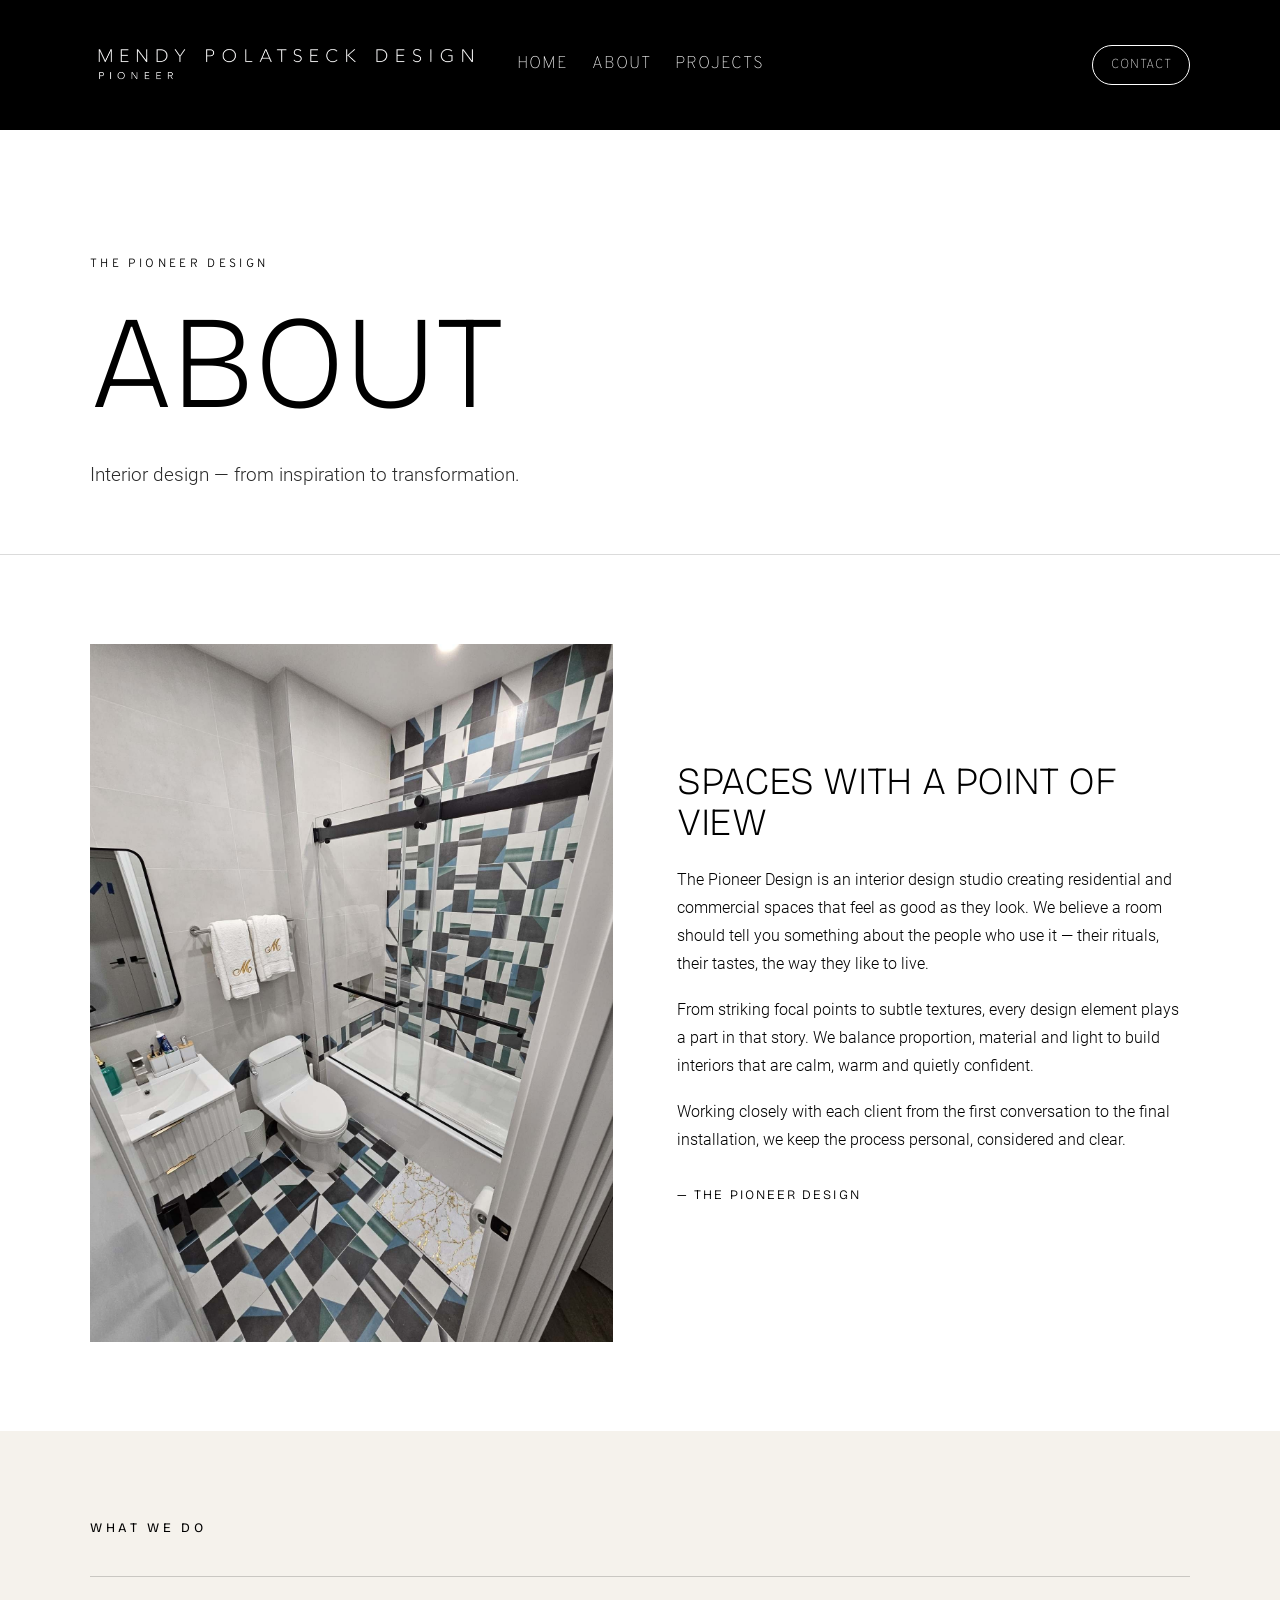
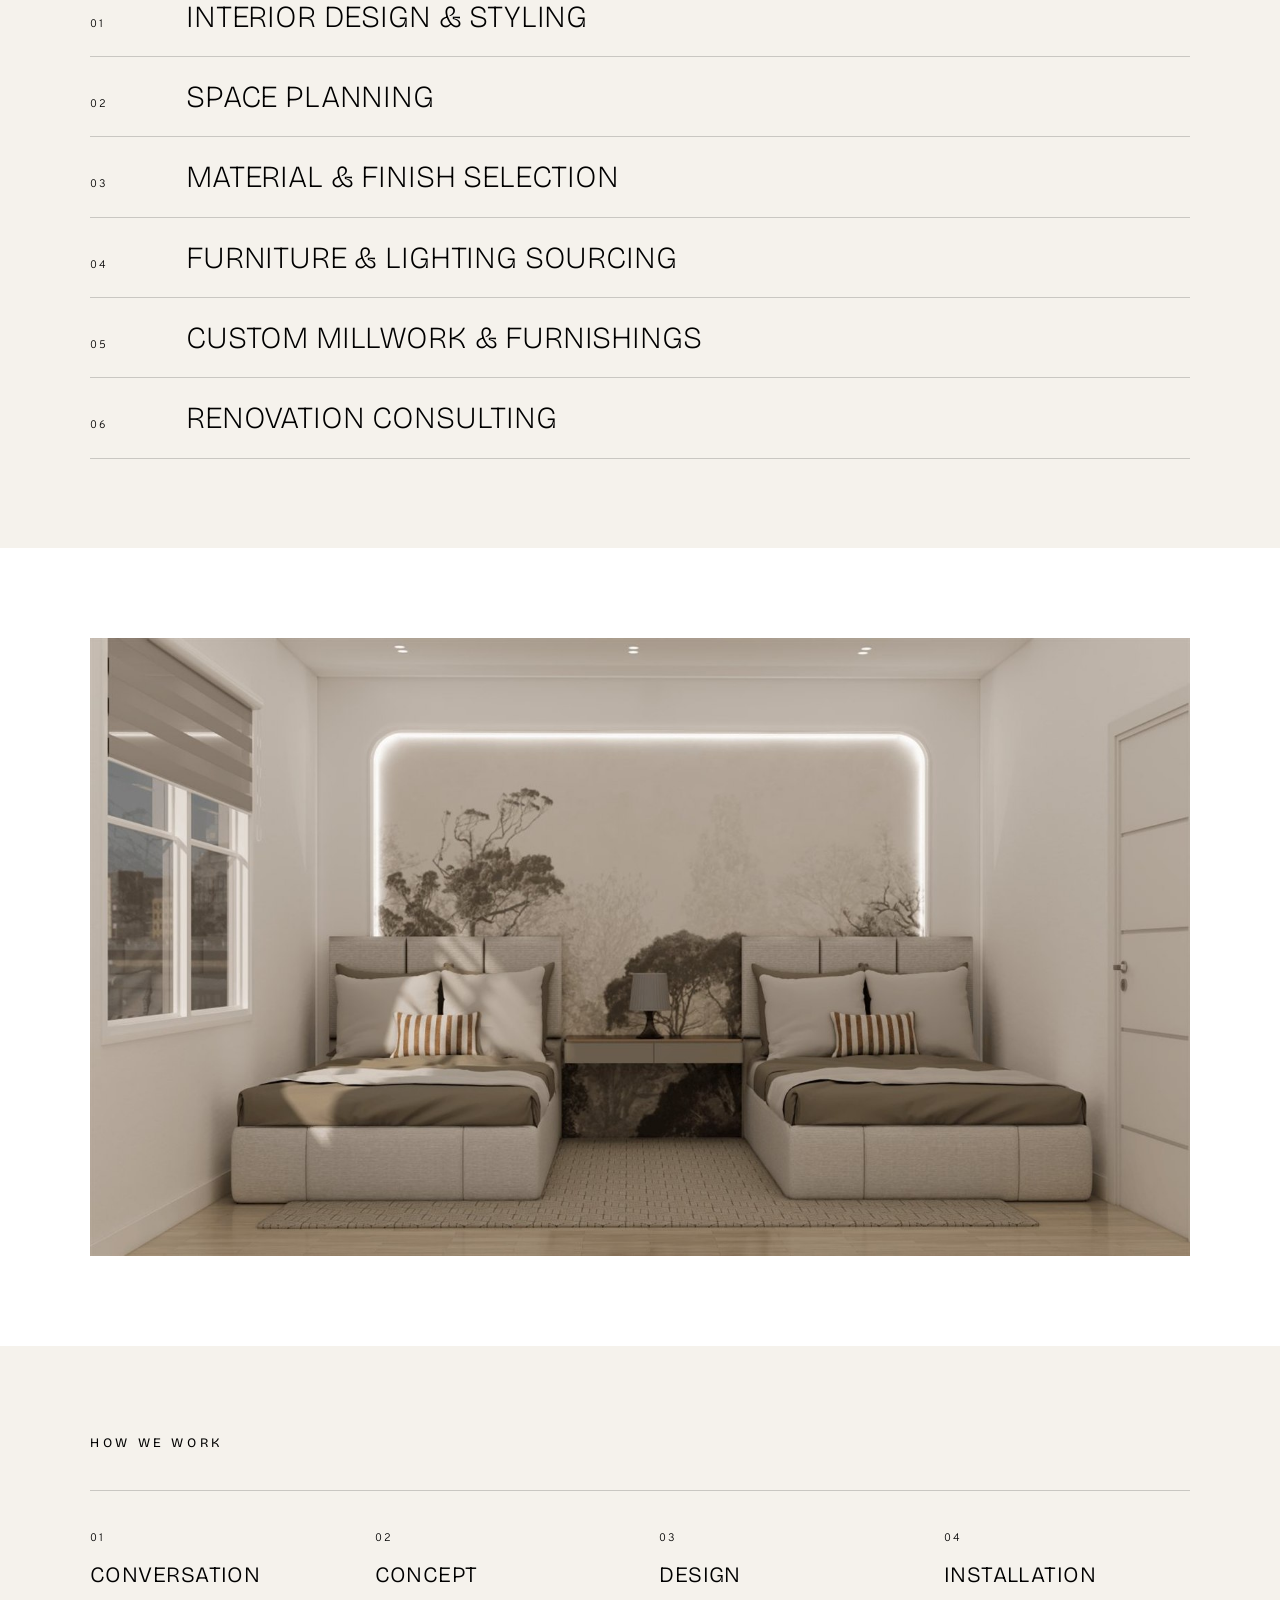
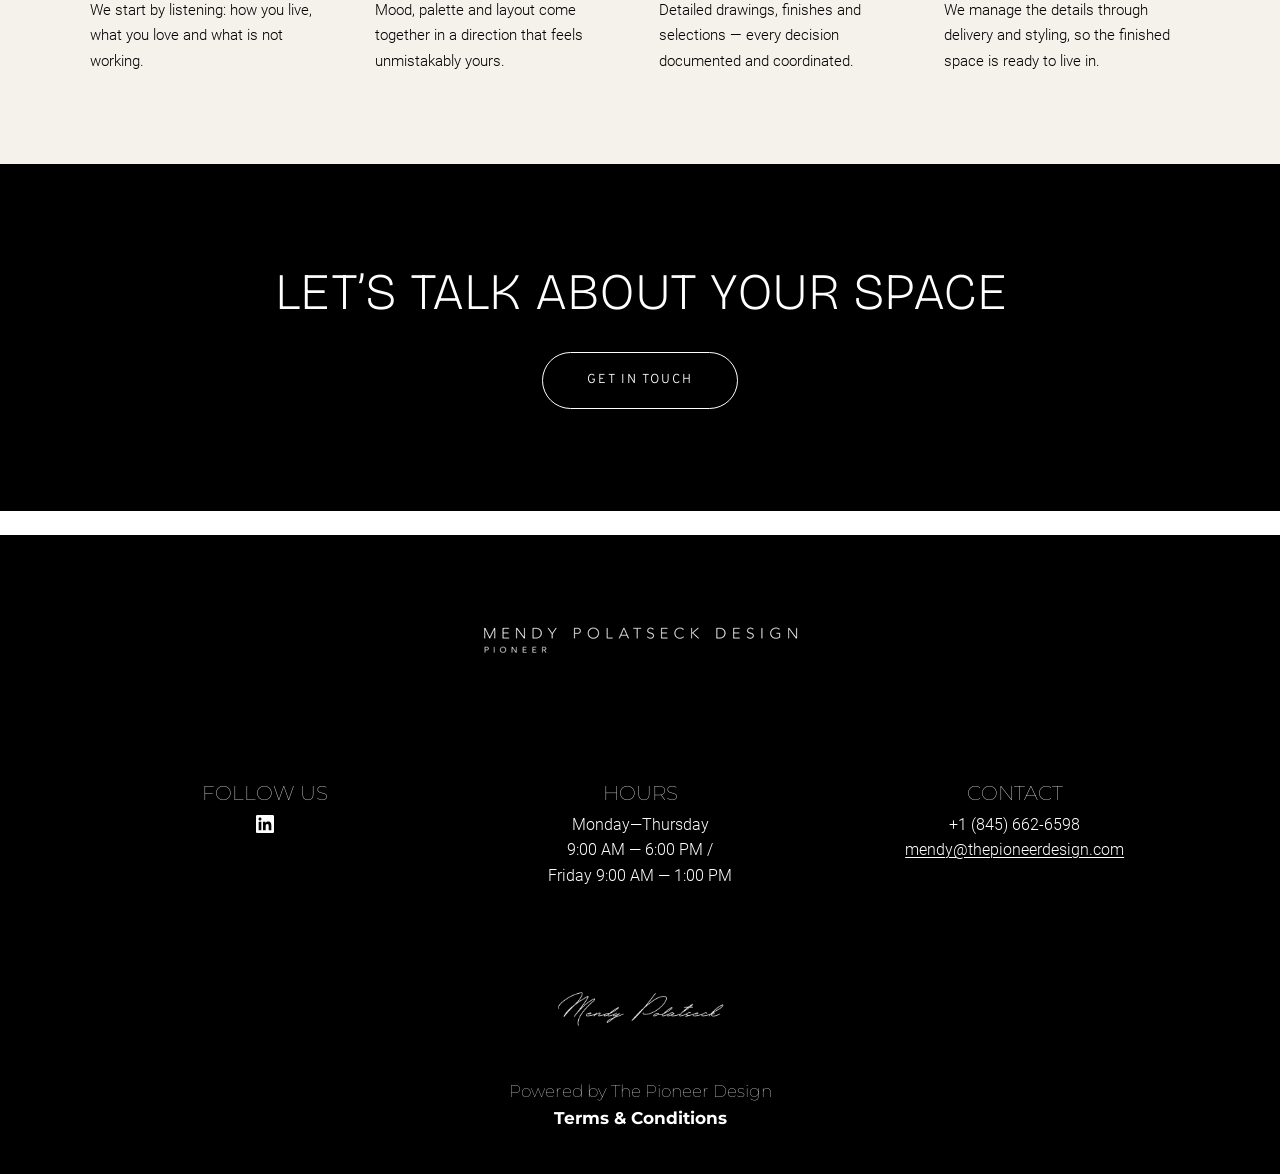
==== about.html @ a8aee8bf "The Pioneer Design website" ====
<!DOCTYPE html>
<html lang="en">
<head>
	<meta charset="UTF-8" />
	<meta name="viewport" content="width=device-width, initial-scale=1" />
<meta name='robots' content='max-image-preview:large' />

<!-- Async WordPress.com Remote Login -->

<title>ABOUT &#8211; Interior Design</title>





	
	<style id="wp-img-auto-sizes-contain-inline-css">
img:is([sizes=auto i],[sizes^="auto," i]){contain-intrinsic-size:3000px 1500px}
/*# sourceURL=wp-img-auto-sizes-contain-inline-css */
</style>
<style id="wp-block-site-logo-inline-css">
.wp-block-site-logo{box-sizing:border-box;line-height:0}.wp-block-site-logo a{display:inline-block;line-height:0}.wp-block-site-logo.is-default-size img{height:auto;width:120px}.wp-block-site-logo img{height:auto;max-width:100%}.wp-block-site-logo a,.wp-block-site-logo img{border-radius:inherit}.wp-block-site-logo.aligncenter{margin-left:auto;margin-right:auto;text-align:center}:root :where(.wp-block-site-logo.is-style-rounded){border-radius:9999px}
/*# sourceURL=/wp-content/plugins/gutenberg-core/v24.2.0/build/styles/block-library/site-logo/style.min.css */
</style>
<style id="wp-block-spacer-inline-css">
.wp-block-spacer{clear:both}
/*# sourceURL=/wp-content/plugins/gutenberg-core/v24.2.0/build/styles/block-library/spacer/style.min.css */
</style>
<style id="wp-block-navigation-link-inline-css">
.wp-block-navigation .wp-block-navigation-item__label{overflow-wrap:break-word}.wp-block-navigation .wp-block-navigation-item__description{display:none}.link-ui-tools{outline:1px solid #f0f0f0;padding:8px}.link-ui-block-inserter{padding-top:8px}.link-ui-block-inserter__back{margin-left:8px;text-transform:uppercase}
/*# sourceURL=/wp-content/plugins/gutenberg-core/v24.2.0/build/styles/block-library/navigation-link/style.min.css */
</style>
<link rel='stylesheet' id='all-css-8-1' href="assets/css/bc12b249a20d011b2ad8f33aab944054f724f6b4.css" type='text/css' media='all' />
<style id="wp-block-group-inline-css">
.wp-block-group{box-sizing:border-box}:where(.wp-block-group.wp-block-group-is-layout-constrained){position:relative}
/*# sourceURL=/wp-content/plugins/gutenberg-core/v24.2.0/build/styles/block-library/group/style.min.css */
</style>
<style id="wp-block-button-inline-css">
.wp-block-button__link{align-content:center;box-sizing:border-box;cursor:pointer;display:inline-block;height:100%;overflow-wrap:anywhere;text-align:center;word-break:normal}.wp-block-button__link.aligncenter{text-align:center}.wp-block-button__link.alignright{text-align:right}:where(.wp-block-button__link){border-radius:9999px;box-shadow:none;padding:calc(.667em + 2px) calc(1.333em + 2px);text-decoration:none}.wp-block-button[style*=text-decoration] .wp-block-button__link{text-decoration:inherit}.wp-block-buttons>.wp-block-button.has-custom-width{max-width:none}.wp-block-buttons>.wp-block-button.has-custom-width .wp-block-button__link{width:100%}.wp-block-buttons>.wp-block-button.has-custom-font-size .wp-block-button__link{font-size:inherit}.wp-block-buttons>.wp-block-button[class*=wp-block-button__width]{width:calc(var(--wp--block-button--width)*1% - var(--wp--style--block-gap, .5em)*(1 - var(--wp--block-button--width)/100))}.wp-block-buttons>.wp-block-button.wp-block-button__width-25{width:calc(25% - var(--wp--style--block-gap, .5em)*.75)}.wp-block-buttons>.wp-block-button.wp-block-button__width-50{width:calc(50% - var(--wp--style--block-gap, .5em)*.5)}.wp-block-buttons>.wp-block-button.wp-block-button__width-75{width:calc(75% - var(--wp--style--block-gap, .5em)*.25)}.wp-block-buttons>.wp-block-button.wp-block-button__width-100{flex-basis:100%;width:100%}.wp-block-buttons.is-vertical>.wp-block-button[class*=wp-block-button__width]{width:calc(var(--wp--block-button--width)*1%)}.wp-block-buttons.is-vertical>.wp-block-button.wp-block-button__width-25{width:25%}.wp-block-buttons.is-vertical>.wp-block-button.wp-block-button__width-50{width:50%}.wp-block-buttons.is-vertical>.wp-block-button.wp-block-button__width-75{width:75%}.wp-block-button.is-style-squared,.wp-block-button__link.wp-block-button.is-style-squared{border-radius:0}.wp-block-button.no-border-radius,.wp-block-button__link.no-border-radius{border-radius:0!important}:root :where(.wp-block-button .wp-block-button__link.is-style-outline),:root :where(.wp-block-button.is-style-outline>.wp-block-button__link){border:2px solid;padding:.667em 1.333em}:root :where(.wp-block-button .wp-block-button__link.is-style-outline:not(.has-text-color)),:root :where(.wp-block-button.is-style-outline>.wp-block-button__link:not(.has-text-color)){color:currentColor}:root :where(.wp-block-button .wp-block-button__link.is-style-outline:not(.has-background)),:root :where(.wp-block-button.is-style-outline>.wp-block-button__link:not(.has-background)){background-color:transparent;background-image:none}
/*# sourceURL=/wp-content/plugins/gutenberg-core/v24.2.0/build/styles/block-library/button/style.min.css */
</style>
<style id="wp-block-buttons-inline-css">
.wp-block-buttons{box-sizing:border-box}.wp-block-buttons.is-vertical{flex-direction:column}.wp-block-buttons.is-vertical>.wp-block-button:last-child{margin-bottom:0}.wp-block-buttons>.wp-block-button{display:inline-block;margin:0}.wp-block-buttons.is-content-justification-left{justify-content:flex-start}.wp-block-buttons.is-content-justification-left.is-vertical{align-items:flex-start}.wp-block-buttons.is-content-justification-center{justify-content:center}.wp-block-buttons.is-content-justification-center.is-vertical{align-items:center}.wp-block-buttons.is-content-justification-right{justify-content:flex-end}.wp-block-buttons.is-content-justification-right.is-vertical{align-items:flex-end}.wp-block-buttons.is-content-justification-space-between{justify-content:space-between}.wp-block-buttons.aligncenter{text-align:center}.wp-block-buttons:not(.is-content-justification-space-between,.is-content-justification-right,.is-content-justification-left,.is-content-justification-center) .wp-block-button.aligncenter{margin-left:auto;margin-right:auto;width:100%}.wp-block-buttons[style*=text-decoration] .wp-block-button,.wp-block-buttons[style*=text-decoration] .wp-block-button__link{text-decoration:inherit}.wp-block-buttons.has-custom-font-size .wp-block-button__link{font-size:inherit}.wp-block-buttons .wp-block-button__link{width:100%}.wp-block-button.aligncenter{text-align:center}
/*# sourceURL=/wp-content/plugins/gutenberg-core/v24.2.0/build/styles/block-library/buttons/style.min.css */
</style>
<style id="wp-block-image-inline-css">
.wp-block-image>a,.wp-block-image>figure>a{color:inherit;display:inline-block}.wp-block-image img{box-sizing:border-box;height:auto;max-width:100%;vertical-align:bottom}@media not (prefers-reduced-motion){.wp-block-image img.hide{visibility:hidden}.wp-block-image img.show{animation:show-content-image .4s}}.wp-block-image[style*=border-radius] img,.wp-block-image[style*=border-radius]>a{border-radius:inherit}.wp-block-image.has-custom-border img{box-sizing:border-box}.wp-block-image.aligncenter{text-align:center}.wp-block-image.alignfull>a,.wp-block-image.alignwide>a{width:100%}.wp-block-image.alignfull img,.wp-block-image.alignwide img{height:auto;width:100%}.wp-block-image .aligncenter,.wp-block-image .alignleft,.wp-block-image .alignright,.wp-block-image.aligncenter,.wp-block-image.alignleft,.wp-block-image.alignright{display:table}.wp-block-image .aligncenter>figcaption,.wp-block-image .alignleft>figcaption,.wp-block-image .alignright>figcaption,.wp-block-image.aligncenter>figcaption,.wp-block-image.alignleft>figcaption,.wp-block-image.alignright>figcaption{caption-side:bottom;display:table-caption}.wp-block-image .alignleft{float:left;margin:.5em 1em .5em 0}.wp-block-image .alignright{float:right;margin:.5em 0 .5em 1em}.wp-block-image .aligncenter{margin-left:auto;margin-right:auto}.wp-block-image :where(figcaption){margin-bottom:1em;margin-top:.5em}.wp-block-image.is-style-circle-mask img{border-radius:9999px}@supports (mask-image:none) or (-webkit-mask-image:none){.wp-block-image.is-style-circle-mask img{border-radius:0;mask-image:url("data:image/svg+xml;charset=utf-8,%3Csvg xmlns='http://www.w3.org/2000/svg' viewBox='0 0 100 100'%3E%3Ccircle cx='50' cy='50' r='50'/%3E%3C/svg%3E");mask-mode:alpha;mask-position:center;mask-repeat:no-repeat;mask-size:contain}}:root :where(.wp-block-image.is-style-rounded img,.wp-block-image .is-style-rounded img){border-radius:9999px}.wp-block-image figure{margin:0}.wp-lightbox-container{display:flex;flex-direction:column;position:relative}.wp-lightbox-container img{cursor:zoom-in}.wp-lightbox-container:has(img:hover) button{opacity:1}.wp-lightbox-container button{align-items:center;backdrop-filter:blur(16px) saturate(180%);background-color:rgba(90,90,90,.25);border:none;border-radius:4px;cursor:zoom-in;display:flex;height:20px;justify-content:center;opacity:0;padding:0;position:absolute;right:16px;text-align:center;top:16px;width:20px;z-index:100}@media not (prefers-reduced-motion){.wp-lightbox-container button{transition:opacity .2s ease}}.wp-lightbox-container button:focus-visible{outline:3px auto rgba(90,90,90,.25);outline:3px auto -webkit-focus-ring-color;outline-offset:3px}.wp-lightbox-container button:hover{cursor:pointer;opacity:1}.wp-lightbox-container button:focus{opacity:1}.wp-lightbox-container button:focus,.wp-lightbox-container button:hover,.wp-lightbox-container button:not(:hover):not(:active):not(.has-background){background-color:rgba(90,90,90,.25);border:none}.wp-lightbox-overlay{box-sizing:border-box;cursor:zoom-out;height:100vh;left:0;overflow:hidden;position:fixed;top:0;visibility:hidden;width:100%;z-index:100000}.wp-lightbox-overlay .wp-lightbox-close-button{align-items:center;cursor:pointer;display:flex;font-family:inherit;gap:8px;justify-content:center;line-height:1;min-height:40px;min-width:40px;padding:0 4px;position:absolute;right:calc(env(safe-area-inset-right) + 16px);top:calc(env(safe-area-inset-top) + 16px);z-index:5000000}.wp-lightbox-overlay .wp-lightbox-close-button:focus,.wp-lightbox-overlay .wp-lightbox-close-button:hover,.wp-lightbox-overlay .wp-lightbox-close-button:not(:hover):not(:active):not(.has-background){background:none;border:none}.wp-lightbox-overlay .wp-lightbox-close-button:has(.wp-lightbox-close-text:not([hidden])) .wp-lightbox-close-icon svg{height:1em;width:1em}.wp-lightbox-overlay .wp-lightbox-close-icon svg{display:block}.wp-lightbox-overlay .wp-lightbox-navigation-button-next,.wp-lightbox-overlay .wp-lightbox-navigation-button-prev{align-items:center;bottom:16px;cursor:pointer;display:flex;font-family:inherit;gap:4px;justify-content:center;line-height:1;min-height:40px;min-width:40px;padding:0 8px;position:absolute;z-index:2000002}.wp-lightbox-overlay .wp-lightbox-navigation-button-next[hidden],.wp-lightbox-overlay .wp-lightbox-navigation-button-prev[hidden]{display:none}@media (min-width:960px){.wp-lightbox-overlay .wp-lightbox-navigation-button-next,.wp-lightbox-overlay .wp-lightbox-navigation-button-prev{bottom:50%;transform:translateY(-50%)}}.wp-lightbox-overlay .wp-lightbox-navigation-button-next:focus,.wp-lightbox-overlay .wp-lightbox-navigation-button-next:hover,.wp-lightbox-overlay .wp-lightbox-navigation-button-next:not(:hover):not(:active):not(.has-background),.wp-lightbox-overlay .wp-lightbox-navigation-button-prev:focus,.wp-lightbox-overlay .wp-lightbox-navigation-button-prev:hover,.wp-lightbox-overlay .wp-lightbox-navigation-button-prev:not(:hover):not(:active):not(.has-background){background:none;border:none;padding:0 8px}.wp-lightbox-overlay .wp-lightbox-navigation-button-next:has(.wp-lightbox-navigation-text:not([hidden])) .wp-lightbox-navigation-icon svg,.wp-lightbox-overlay .wp-lightbox-navigation-button-prev:has(.wp-lightbox-navigation-text:not([hidden])) .wp-lightbox-navigation-icon svg{display:block;height:1.5em;width:1.5em}.wp-lightbox-overlay .wp-lightbox-navigation-button-prev{left:calc(env(safe-area-inset-left) + 16px)}.wp-lightbox-overlay .wp-lightbox-navigation-button-next{right:calc(env(safe-area-inset-right) + 16px)}.wp-lightbox-overlay .wp-lightbox-navigation-icon svg{vertical-align:middle}.wp-lightbox-overlay .lightbox-image-container{cursor:default;height:var(--wp--lightbox-container-height);left:50%;overflow:hidden;position:absolute;top:50%;transform:translate(-50%,-50%);transform-origin:top left;width:var(--wp--lightbox-container-width);z-index:2000001}.wp-lightbox-overlay .wp-block-image{align-items:center;box-sizing:border-box;display:flex;height:100%;justify-content:center;margin:0;position:relative;transform-origin:0 0;width:100%;z-index:3000000}.wp-lightbox-overlay .wp-block-image img{height:var(--wp--lightbox-image-height);min-height:var(--wp--lightbox-image-height);min-width:var(--wp--lightbox-image-width);width:var(--wp--lightbox-image-width)}.wp-lightbox-overlay .wp-block-image figcaption{display:none}.wp-lightbox-overlay .lightbox-thumbnail-container{--wp--lightbox-image-width:var(--wp--lightbox-thumbnail-width);--wp--lightbox-image-height:var(--wp--lightbox-thumbnail-height)}.wp-lightbox-overlay button{background:none;border:none}.wp-lightbox-overlay .scrim{background-color:#fff;height:100%;opacity:.9;position:absolute;width:100%;z-index:2000000}.wp-lightbox-overlay.active{visibility:visible}@media not (prefers-reduced-motion){.wp-lightbox-overlay.active{animation:turn-on-visibility .25s both}.wp-lightbox-overlay.active img{animation:turn-on-visibility .35s both}.wp-lightbox-overlay.show-closing-animation:not(.active){animation:turn-off-visibility .35s both}.wp-lightbox-overlay.show-closing-animation:not(.active) img{animation:turn-off-visibility .25s both}.wp-lightbox-overlay.zoom.active{animation:none;opacity:1;visibility:visible}.wp-lightbox-overlay.zoom.active .lightbox-image-container{animation:lightbox-zoom-in .4s}.wp-lightbox-overlay.zoom.active .lightbox-image-container img{animation:none}.wp-lightbox-overlay.zoom.active .scrim{animation:turn-on-visibility .4s forwards}.wp-lightbox-overlay.zoom.show-closing-animation:not(.active){animation:none}.wp-lightbox-overlay.zoom.show-closing-animation:not(.active) .lightbox-image-container{animation:lightbox-zoom-out .4s}.wp-lightbox-overlay.zoom.show-closing-animation:not(.active) .lightbox-image-container img{animation:none}.wp-lightbox-overlay.zoom.show-closing-animation:not(.active) .scrim{animation:turn-off-visibility .4s forwards}}@keyframes show-content-image{0%{visibility:hidden}99%{visibility:hidden}to{visibility:visible}}@keyframes turn-on-visibility{0%{opacity:0}to{opacity:1}}@keyframes turn-off-visibility{0%{opacity:1;visibility:visible}99%{opacity:0;visibility:visible}to{opacity:0;visibility:hidden}}@keyframes lightbox-zoom-in{0%{clip-path:var(--wp--lightbox-initial-clip);transform:translate(calc((-100vw + var(--wp--lightbox-scrollbar-width))/2 + var(--wp--lightbox-initial-left-position)),calc(-50vh + var(--wp--lightbox-initial-top-position))) scale(var(--wp--lightbox-scale))}to{clip-path:inset(0);transform:translate(-50%,-50%) scale(1)}}@keyframes lightbox-zoom-out{0%{clip-path:inset(0);transform:translate(-50%,-50%) scale(1);visibility:visible}99%{visibility:visible}to{clip-path:var(--wp--lightbox-initial-clip);transform:translate(calc((-100vw + var(--wp--lightbox-scrollbar-width))/2 + var(--wp--lightbox-initial-left-position)),calc(-50vh + var(--wp--lightbox-initial-top-position))) scale(var(--wp--lightbox-scale));visibility:hidden}}
/*# sourceURL=/wp-content/plugins/gutenberg-core/v24.2.0/build/styles/block-library/image/style.min.css */
</style>
<style id="wp-block-heading-inline-css">
h1:where(.wp-block-heading).has-background,h2:where(.wp-block-heading).has-background,h3:where(.wp-block-heading).has-background,h4:where(.wp-block-heading).has-background,h5:where(.wp-block-heading).has-background,h6:where(.wp-block-heading).has-background{padding:var(--wp--style--block-background-padding,1.25em 2.375em)}h1.has-text-align-left[style*=writing-mode]:where([style*=vertical-lr]),h1.has-text-align-right[style*=writing-mode]:where([style*=vertical-rl]),h2.has-text-align-left[style*=writing-mode]:where([style*=vertical-lr]),h2.has-text-align-right[style*=writing-mode]:where([style*=vertical-rl]),h3.has-text-align-left[style*=writing-mode]:where([style*=vertical-lr]),h3.has-text-align-right[style*=writing-mode]:where([style*=vertical-rl]),h4.has-text-align-left[style*=writing-mode]:where([style*=vertical-lr]),h4.has-text-align-right[style*=writing-mode]:where([style*=vertical-rl]),h5.has-text-align-left[style*=writing-mode]:where([style*=vertical-lr]),h5.has-text-align-right[style*=writing-mode]:where([style*=vertical-rl]),h6.has-text-align-left[style*=writing-mode]:where([style*=vertical-lr]),h6.has-text-align-right[style*=writing-mode]:where([style*=vertical-rl]){rotate:180deg}
/*# sourceURL=/wp-content/plugins/gutenberg-core/v24.2.0/build/styles/block-library/heading/style.min.css */
</style>
<style id="wp-block-paragraph-inline-css">
.is-small-text{font-size:.875em}.is-regular-text{font-size:1em}.is-large-text{font-size:2.25em}.is-larger-text{font-size:3em}.has-drop-cap:not(:focus):first-letter{float:left;font-size:8.4em;font-style:normal;font-weight:100;line-height:.68;margin:.05em .1em 0 0;text-transform:uppercase}body.rtl .has-drop-cap:not(:focus):first-letter{float:none;margin-left:.1em}p.has-drop-cap.has-background{overflow:hidden}:root :where(p.has-background){padding:var(--wp--style--block-background-padding,1.25em 2.375em)}:where(p.has-text-color:not(.has-link-color)) a{color:inherit}p.has-text-align-left[style*="writing-mode:vertical-lr"],p.has-text-align-right[style*="writing-mode:vertical-rl"]{rotate:180deg}
/*# sourceURL=/wp-content/plugins/gutenberg-core/v24.2.0/build/styles/block-library/paragraph/style.min.css */
</style>
<style id="jetpack-block-tiled-gallery-inline-css">
:is(.wp-block-jetpack-tiled-gallery .is-style-circle,.wp-block-jetpack-tiled-gallery.is-style-circle) .tiled-gallery__item img{border-radius:50%}:is(.wp-block-jetpack-tiled-gallery .is-style-circle,.wp-block-jetpack-tiled-gallery .is-style-square,.wp-block-jetpack-tiled-gallery.is-style-circle,.wp-block-jetpack-tiled-gallery.is-style-square) .tiled-gallery__row{flex-grow:1;width:100%}:is(.wp-block-jetpack-tiled-gallery .is-style-circle,.wp-block-jetpack-tiled-gallery .is-style-square,.wp-block-jetpack-tiled-gallery.is-style-circle,.wp-block-jetpack-tiled-gallery.is-style-square) .tiled-gallery__row.columns-1 .tiled-gallery__col{width:100%}:is(.wp-block-jetpack-tiled-gallery .is-style-circle,.wp-block-jetpack-tiled-gallery .is-style-square,.wp-block-jetpack-tiled-gallery.is-style-circle,.wp-block-jetpack-tiled-gallery.is-style-square) .tiled-gallery__row.columns-2 .tiled-gallery__col{width:calc(50% - 2px)}:is(.wp-block-jetpack-tiled-gallery .is-style-circle,.wp-block-jetpack-tiled-gallery .is-style-square,.wp-block-jetpack-tiled-gallery.is-style-circle,.wp-block-jetpack-tiled-gallery.is-style-square) .tiled-gallery__row.columns-3 .tiled-gallery__col{width:calc(33.33333% - 2.66667px)}:is(.wp-block-jetpack-tiled-gallery .is-style-circle,.wp-block-jetpack-tiled-gallery .is-style-square,.wp-block-jetpack-tiled-gallery.is-style-circle,.wp-block-jetpack-tiled-gallery.is-style-square) .tiled-gallery__row.columns-4 .tiled-gallery__col{width:calc(25% - 3px)}:is(.wp-block-jetpack-tiled-gallery .is-style-circle,.wp-block-jetpack-tiled-gallery .is-style-square,.wp-block-jetpack-tiled-gallery.is-style-circle,.wp-block-jetpack-tiled-gallery.is-style-square) .tiled-gallery__row.columns-5 .tiled-gallery__col{width:calc(20% - 3.2px)}:is(.wp-block-jetpack-tiled-gallery .is-style-circle,.wp-block-jetpack-tiled-gallery .is-style-square,.wp-block-jetpack-tiled-gallery.is-style-circle,.wp-block-jetpack-tiled-gallery.is-style-square) .tiled-gallery__row.columns-6 .tiled-gallery__col{width:calc(16.66667% - 3.33333px)}:is(.wp-block-jetpack-tiled-gallery .is-style-circle,.wp-block-jetpack-tiled-gallery .is-style-square,.wp-block-jetpack-tiled-gallery.is-style-circle,.wp-block-jetpack-tiled-gallery.is-style-square) .tiled-gallery__row.columns-7 .tiled-gallery__col{width:calc(14.28571% - 3.42857px)}:is(.wp-block-jetpack-tiled-gallery .is-style-circle,.wp-block-jetpack-tiled-gallery .is-style-square,.wp-block-jetpack-tiled-gallery.is-style-circle,.wp-block-jetpack-tiled-gallery.is-style-square) .tiled-gallery__row.columns-8 .tiled-gallery__col{width:calc(12.5% - 3.5px)}:is(.wp-block-jetpack-tiled-gallery .is-style-circle,.wp-block-jetpack-tiled-gallery .is-style-square,.wp-block-jetpack-tiled-gallery.is-style-circle,.wp-block-jetpack-tiled-gallery.is-style-square) .tiled-gallery__row.columns-9 .tiled-gallery__col{width:calc(11.11111% - 3.55556px)}:is(.wp-block-jetpack-tiled-gallery .is-style-circle,.wp-block-jetpack-tiled-gallery .is-style-square,.wp-block-jetpack-tiled-gallery.is-style-circle,.wp-block-jetpack-tiled-gallery.is-style-square) .tiled-gallery__row.columns-10 .tiled-gallery__col{width:calc(10% - 3.6px)}:is(.wp-block-jetpack-tiled-gallery .is-style-circle,.wp-block-jetpack-tiled-gallery .is-style-square,.wp-block-jetpack-tiled-gallery.is-style-circle,.wp-block-jetpack-tiled-gallery.is-style-square) .tiled-gallery__row.columns-11 .tiled-gallery__col{width:calc(9.09091% - 3.63636px)}:is(.wp-block-jetpack-tiled-gallery .is-style-circle,.wp-block-jetpack-tiled-gallery .is-style-square,.wp-block-jetpack-tiled-gallery.is-style-circle,.wp-block-jetpack-tiled-gallery.is-style-square) .tiled-gallery__row.columns-12 .tiled-gallery__col{width:calc(8.33333% - 3.66667px)}:is(.wp-block-jetpack-tiled-gallery .is-style-circle,.wp-block-jetpack-tiled-gallery .is-style-square,.wp-block-jetpack-tiled-gallery.is-style-circle,.wp-block-jetpack-tiled-gallery.is-style-square) .tiled-gallery__row.columns-13 .tiled-gallery__col{width:calc(7.69231% - 3.69231px)}:is(.wp-block-jetpack-tiled-gallery .is-style-circle,.wp-block-jetpack-tiled-gallery .is-style-square,.wp-block-jetpack-tiled-gallery.is-style-circle,.wp-block-jetpack-tiled-gallery.is-style-square) .tiled-gallery__row.columns-14 .tiled-gallery__col{width:calc(7.14286% - 3.71429px)}:is(.wp-block-jetpack-tiled-gallery .is-style-circle,.wp-block-jetpack-tiled-gallery .is-style-square,.wp-block-jetpack-tiled-gallery.is-style-circle,.wp-block-jetpack-tiled-gallery.is-style-square) .tiled-gallery__row.columns-15 .tiled-gallery__col{width:calc(6.66667% - 3.73333px)}:is(.wp-block-jetpack-tiled-gallery .is-style-circle,.wp-block-jetpack-tiled-gallery .is-style-square,.wp-block-jetpack-tiled-gallery.is-style-circle,.wp-block-jetpack-tiled-gallery.is-style-square) .tiled-gallery__row.columns-16 .tiled-gallery__col{width:calc(6.25% - 3.75px)}:is(.wp-block-jetpack-tiled-gallery .is-style-circle,.wp-block-jetpack-tiled-gallery .is-style-square,.wp-block-jetpack-tiled-gallery.is-style-circle,.wp-block-jetpack-tiled-gallery.is-style-square) .tiled-gallery__row.columns-17 .tiled-gallery__col{width:calc(5.88235% - 3.76471px)}:is(.wp-block-jetpack-tiled-gallery .is-style-circle,.wp-block-jetpack-tiled-gallery .is-style-square,.wp-block-jetpack-tiled-gallery.is-style-circle,.wp-block-jetpack-tiled-gallery.is-style-square) .tiled-gallery__row.columns-18 .tiled-gallery__col{width:calc(5.55556% - 3.77778px)}:is(.wp-block-jetpack-tiled-gallery .is-style-circle,.wp-block-jetpack-tiled-gallery .is-style-square,.wp-block-jetpack-tiled-gallery.is-style-circle,.wp-block-jetpack-tiled-gallery.is-style-square) .tiled-gallery__row.columns-19 .tiled-gallery__col{width:calc(5.26316% - 3.78947px)}:is(.wp-block-jetpack-tiled-gallery .is-style-circle,.wp-block-jetpack-tiled-gallery .is-style-square,.wp-block-jetpack-tiled-gallery.is-style-circle,.wp-block-jetpack-tiled-gallery.is-style-square) .tiled-gallery__row.columns-20 .tiled-gallery__col{width:calc(5% - 3.8px)}:is(.wp-block-jetpack-tiled-gallery .is-style-circle,.wp-block-jetpack-tiled-gallery .is-style-square,.wp-block-jetpack-tiled-gallery.is-style-circle,.wp-block-jetpack-tiled-gallery.is-style-square) .tiled-gallery__item img{aspect-ratio:1}:is(.wp-block-jetpack-tiled-gallery .is-style-columns,.wp-block-jetpack-tiled-gallery .is-style-rectangular,.wp-block-jetpack-tiled-gallery.is-style-columns,.wp-block-jetpack-tiled-gallery.is-style-rectangular) .tiled-gallery__item{display:flex}.wp-block-jetpack-tiled-gallery .has-rounded-corners-1 .tiled-gallery__item img{border-radius:1px}.wp-block-jetpack-tiled-gallery .has-rounded-corners-2 .tiled-gallery__item img{border-radius:2px}.wp-block-jetpack-tiled-gallery .has-rounded-corners-3 .tiled-gallery__item img{border-radius:3px}.wp-block-jetpack-tiled-gallery .has-rounded-corners-4 .tiled-gallery__item img{border-radius:4px}.wp-block-jetpack-tiled-gallery .has-rounded-corners-5 .tiled-gallery__item img{border-radius:5px}.wp-block-jetpack-tiled-gallery .has-rounded-corners-6 .tiled-gallery__item img{border-radius:6px}.wp-block-jetpack-tiled-gallery .has-rounded-corners-7 .tiled-gallery__item img{border-radius:7px}.wp-block-jetpack-tiled-gallery .has-rounded-corners-8 .tiled-gallery__item img{border-radius:8px}.wp-block-jetpack-tiled-gallery .has-rounded-corners-9 .tiled-gallery__item img{border-radius:9px}.wp-block-jetpack-tiled-gallery .has-rounded-corners-10 .tiled-gallery__item img{border-radius:10px}.wp-block-jetpack-tiled-gallery .has-rounded-corners-11 .tiled-gallery__item img{border-radius:11px}.wp-block-jetpack-tiled-gallery .has-rounded-corners-12 .tiled-gallery__item img{border-radius:12px}.wp-block-jetpack-tiled-gallery .has-rounded-corners-13 .tiled-gallery__item img{border-radius:13px}.wp-block-jetpack-tiled-gallery .has-rounded-corners-14 .tiled-gallery__item img{border-radius:14px}.wp-block-jetpack-tiled-gallery .has-rounded-corners-15 .tiled-gallery__item img{border-radius:15px}.wp-block-jetpack-tiled-gallery .has-rounded-corners-16 .tiled-gallery__item img{border-radius:16px}.wp-block-jetpack-tiled-gallery .has-rounded-corners-17 .tiled-gallery__item img{border-radius:17px}.wp-block-jetpack-tiled-gallery .has-rounded-corners-18 .tiled-gallery__item img{border-radius:18px}.wp-block-jetpack-tiled-gallery .has-rounded-corners-19 .tiled-gallery__item img{border-radius:19px}.wp-block-jetpack-tiled-gallery .has-rounded-corners-20 .tiled-gallery__item img{border-radius:20px}.tiled-gallery__gallery{display:flex;flex-wrap:wrap;padding:0;width:100%}.tiled-gallery__row{display:flex;flex-direction:row;justify-content:center;margin:0;width:100%}.tiled-gallery__row+.tiled-gallery__row{margin-top:4px}.tiled-gallery__col{display:flex;flex-direction:column;justify-content:center;margin:0}.tiled-gallery__col+.tiled-gallery__col{margin-inline-start:4px}.tiled-gallery__item{flex-grow:1;justify-content:center;margin:0;overflow:hidden;padding:0;position:relative}.tiled-gallery__item.filter__black-and-white{filter:grayscale(100%)}.tiled-gallery__item.filter__sepia{filter:sepia(100%)}.tiled-gallery__item.filter__1977{position:relative}.tiled-gallery__item.filter__1977 img{width:100%;z-index:1}.tiled-gallery__item.filter__1977:before{z-index:2}.tiled-gallery__item.filter__1977:after,.tiled-gallery__item.filter__1977:before{content:"";display:block;height:100%;left:0;pointer-events:none;position:absolute;top:0;width:100%}.tiled-gallery__item.filter__1977:after{z-index:3}.tiled-gallery__item.filter__1977{filter:contrast(1.1) brightness(1.1) saturate(1.3)}.tiled-gallery__item.filter__1977:after{background:#f36abc4d;mix-blend-mode:screen}.tiled-gallery__item.filter__clarendon{position:relative}.tiled-gallery__item.filter__clarendon img{width:100%;z-index:1}.tiled-gallery__item.filter__clarendon:before{z-index:2}.tiled-gallery__item.filter__clarendon:after,.tiled-gallery__item.filter__clarendon:before{content:"";display:block;height:100%;left:0;pointer-events:none;position:absolute;top:0;width:100%}.tiled-gallery__item.filter__clarendon:after{z-index:3}.tiled-gallery__item.filter__clarendon{filter:contrast(1.2) saturate(1.35)}.tiled-gallery__item.filter__clarendon:before{background:#7fbbe333;mix-blend-mode:overlay}.tiled-gallery__item.filter__gingham{position:relative}.tiled-gallery__item.filter__gingham img{width:100%;z-index:1}.tiled-gallery__item.filter__gingham:before{z-index:2}.tiled-gallery__item.filter__gingham:after,.tiled-gallery__item.filter__gingham:before{content:"";display:block;height:100%;left:0;pointer-events:none;position:absolute;top:0;width:100%}.tiled-gallery__item.filter__gingham:after{z-index:3}.tiled-gallery__item.filter__gingham{filter:brightness(1.05) hue-rotate(-10deg)}.tiled-gallery__item.filter__gingham:after{background:#e6e6fa;mix-blend-mode:soft-light}.tiled-gallery__item+.tiled-gallery__item{margin-top:4px}.tiled-gallery__item:focus-within{box-shadow:0 0 0 2px var(--wp-admin-theme-color);overflow:visible}.tiled-gallery__item>a,.tiled-gallery__item>a>img,.tiled-gallery__item>img{display:block;height:auto;margin:0;max-width:100%;object-fit:cover;object-position:center;padding:0;width:100%}.is-email .tiled-gallery__gallery{display:block}
/*# sourceURL=/wp-content/mu-plugins/jetpack-plugin/sun/_inc/blocks/tiled-gallery/view.css?minify=false */
</style>
<link rel='stylesheet' id='all-css-24-1' href="assets/css/7fa5db7b37bfeac8d48162f797baee49d9871f3e.css" type='text/css' media='all' />
<link rel='stylesheet' id='all-css-26-1' href="assets/css/9572b7730dfa8b4a9de2852f1eee0ab7fc9f8c76.css" type='text/css' media='all' />
<style id="wp-block-columns-inline-css">
.wp-block-columns{box-sizing:border-box;display:flex;flex-wrap:wrap!important}@media (min-width:782px){.wp-block-columns{flex-wrap:nowrap!important}}.wp-block-columns{align-items:normal!important}.wp-block-columns.are-vertically-aligned-top{align-items:flex-start}.wp-block-columns.are-vertically-aligned-center{align-items:center}.wp-block-columns.are-vertically-aligned-bottom{align-items:flex-end}@media (max-width:781px){.wp-block-columns:not(.is-not-stacked-on-mobile)>.wp-block-column{flex-basis:100%!important}}@media (min-width:782px){.wp-block-columns:not(.is-not-stacked-on-mobile)>.wp-block-column{flex-basis:0;flex-grow:1}.wp-block-columns:not(.is-not-stacked-on-mobile)>.wp-block-column[style*=flex-basis]{flex-grow:0}}.wp-block-columns.is-not-stacked-on-mobile{flex-wrap:nowrap!important}.wp-block-columns.is-not-stacked-on-mobile>.wp-block-column{flex-basis:0;flex-grow:1}.wp-block-columns.is-not-stacked-on-mobile>.wp-block-column[style*=flex-basis]{flex-grow:0}:where(.wp-block-columns){margin-bottom:1.75em}:where(.wp-block-columns.has-background){padding:var(--wp--style--block-background-padding,1.25em 2.375em)}.wp-block-column{flex-grow:1;min-width:0;overflow-wrap:break-word;word-break:normal}.wp-block-column.is-vertically-aligned-top{align-self:flex-start}.wp-block-column.is-vertically-aligned-center{align-self:center}.wp-block-column.is-vertically-aligned-bottom{align-self:flex-end}.wp-block-column.is-vertically-aligned-stretch{align-self:stretch}.wp-block-column.is-vertically-aligned-bottom,.wp-block-column.is-vertically-aligned-center,.wp-block-column.is-vertically-aligned-top{width:100%}
/*# sourceURL=/wp-content/plugins/gutenberg-core/v24.2.0/build/styles/block-library/columns/style.min.css */
</style>
<style id="jetpack-block-button-inline-css">
.amp-wp-article .wp-block-jetpack-button{color:#fff}.wp-block-jetpack-button.aligncenter,.wp-block-jetpack-button.alignleft,.wp-block-jetpack-button.alignright{display:block}.wp-block-jetpack-button.aligncenter{margin-left:auto;margin-right:auto}.wp-block-jetpack-button.alignleft{margin-right:auto}.wp-block-jetpack-button.alignright{margin-left:auto}.wp-block-jetpack-button{height:fit-content;margin:0;max-width:100%;width:fit-content}.wp-block-jetpack-button.is-style-outline>.wp-block-button__link{background-color:#0000;border:1px solid;color:currentColor}:where(.wp-block-jetpack-button:not(.is-style-outline) button){border:none}.wp-block-jetpack-button .spinner{display:none;fill:currentColor}.wp-block-jetpack-button .spinner svg{display:block}.wp-block-jetpack-button .is-submitting .spinner{display:inline}.wp-block-jetpack-button .is-visually-hidden{clip-path:inset(50%);height:1px;overflow:hidden;position:absolute;white-space:nowrap;width:1px}.wp-block-jetpack-button .disable-spinner .spinner{display:none}
/*# sourceURL=/wp-content/mu-plugins/jetpack-plugin/sun/_inc/blocks/button/view.css?minify=false */
</style>
<link rel='stylesheet' id='all-css-30-1' href="assets/css/40578947b23911b580a5b6af7406ac358ae3acd9.css" type='text/css' media='all' />
<link rel='stylesheet' id='all-css-32-1' href="assets/css/483c0e59a5370ff32614587400af4250e5203258.css" type='text/css' media='all' />
<style id="wp-block-library-inline-css">
:root{--wp-block-synced-color:#7a00df;--wp-block-synced-color--rgb:122,0,223;--wp-bound-block-color:var(--wp-block-synced-color);--wp-editor-canvas-background:#ddd;--wp-admin-theme-color:#3858e9;--wp-admin-theme-color--rgb:56,88,233;--wp-admin-theme-color-darker-10:#2145e6;--wp-admin-theme-color-darker-10--rgb:33.0384615385,68.7307692308,230.4615384615;--wp-admin-theme-color-darker-20:#183ad6;--wp-admin-theme-color-darker-20--rgb:23.6923076923,58.1538461538,214.3076923077;--wp-admin-border-width-focus:2px}@media (min-resolution:192dpi){:root{--wp-admin-border-width-focus:1.5px}}body.admin-color-fresh{--wp-admin-theme-color:#007cba;--wp-admin-theme-color--rgb:0,124,186;--wp-admin-theme-color-darker-10:#006ba1;--wp-admin-theme-color-darker-10--rgb:0,107,160.5;--wp-admin-theme-color-darker-20:#005a87;--wp-admin-theme-color-darker-20--rgb:0,90,135;--wp-admin-border-width-focus:2px}@media (min-resolution:192dpi){body.admin-color-fresh{--wp-admin-border-width-focus:1.5px}}.wp-element-button{cursor:pointer}:root .has-very-light-gray-background-color{background-color:#eee}:root .has-very-dark-gray-background-color{background-color:#313131}:root .has-very-light-gray-color{color:#eee}:root .has-very-dark-gray-color{color:#313131}:root .has-vivid-green-cyan-to-vivid-cyan-blue-gradient-background{background:linear-gradient(135deg,#00d084,#0693e3)}:root .has-purple-crush-gradient-background{background:linear-gradient(135deg,#34e2e4,#4721fb 50%,#ab1dfe)}:root .has-hazy-dawn-gradient-background{background:linear-gradient(135deg,#faaca8,#dad0ec)}:root .has-subdued-olive-gradient-background{background:linear-gradient(135deg,#fafae1,#67a671)}:root .has-atomic-cream-gradient-background{background:linear-gradient(135deg,#fdd79a,#004a59)}:root .has-nightshade-gradient-background{background:linear-gradient(135deg,#330968,#31cdcf)}:root .has-midnight-gradient-background{background:linear-gradient(135deg,#020381,#2874fc)}:root{--wp--preset--font-size--normal:16px;--wp--preset--font-size--huge:42px}.has-regular-font-size{font-size:1em}.has-larger-font-size{font-size:2.625em}.has-normal-font-size{font-size:var(--wp--preset--font-size--normal)}.has-huge-font-size{font-size:var(--wp--preset--font-size--huge)}:root .has-text-align-center{text-align:center}:root .has-text-align-left{text-align:left}:root .has-text-align-right{text-align:right}.has-fit-text{white-space:nowrap!important}#end-resizable-editor-section{display:none}.aligncenter{clear:both}.items-justified-left{justify-content:flex-start}.items-justified-center{justify-content:center}.items-justified-right{justify-content:flex-end}.items-justified-space-between{justify-content:space-between}.screen-reader-text{border:0;clip-path:inset(50%);height:1px;margin:-1px;overflow:hidden;overflow-wrap:normal!important;padding:0;position:absolute;width:1px;word-break:normal!important}.screen-reader-text:focus{background-color:#ddd;clip-path:none;color:#444;display:block;font-size:1em;height:auto;left:5px;line-height:normal;padding:15px 23px 14px;text-decoration:none;top:5px;width:auto;z-index:100000}html :where(.has-border-color){border-style:solid}html :where([style^=border-color],[style*=";border-color"],[style*="; border-color"]){border-style:solid}html :where([style^=border-top-color],[style*=";border-top-color"],[style*="; border-top-color"]){border-top-style:solid}html :where([style^=border-right-color],[style*=";border-right-color"],[style*="; border-right-color"]){border-right-style:solid}html :where([style^=border-bottom-color],[style*=";border-bottom-color"],[style*="; border-bottom-color"]){border-bottom-style:solid}html :where([style^=border-left-color],[style*=";border-left-color"],[style*="; border-left-color"]){border-left-style:solid}html :where([style^=border-width],[style*=";border-width"],[style*="; border-width"]){border-style:solid}html :where([style^=border-top-width],[style*=";border-top-width"],[style*="; border-top-width"]){border-top-style:solid}html :where([style^=border-right-width],[style*=";border-right-width"],[style*="; border-right-width"]){border-right-style:solid}html :where([style^=border-bottom-width],[style*=";border-bottom-width"],[style*="; border-bottom-width"]){border-bottom-style:solid}html :where([style^=border-left-width],[style*=";border-left-width"],[style*="; border-left-width"]){border-left-style:solid}html :where(img[class*=wp-image-]){height:auto;max-width:100%}:where(figure){margin:0 0 1em}html :where(.is-position-sticky){--wp-admin--admin-bar--position-offset:var(--wp-admin--admin-bar--height,0px)}@media screen and (max-width:600px){html :where(.is-position-sticky){--wp-admin--admin-bar--position-offset:0px}}@supports (not (-webkit-backdrop-filter:blur(1px))) and (not (-moz-appearance:none)){mtd[columnalign=right]{text-align:-webkit-right}mtd[columnalign=left]{text-align:-webkit-left}menclose[notation~=top]{border-top:.065em solid;padding-top:.1em}menclose[notation~=bottom]{border-bottom:.065em solid;padding-bottom:.1em}}
.has-text-align-justify {
	text-align:justify;
}
.has-text-align-justify{text-align:justify;}
/*# sourceURL=wp-block-library-inline-css */
</style>
<style id="global-styles-inline-css">
:root{--wp--preset--aspect-ratio--square: 1;--wp--preset--aspect-ratio--4-3: 4/3;--wp--preset--aspect-ratio--3-4: 3/4;--wp--preset--aspect-ratio--3-2: 3/2;--wp--preset--aspect-ratio--2-3: 2/3;--wp--preset--aspect-ratio--16-9: 16/9;--wp--preset--aspect-ratio--9-16: 9/16;--wp--preset--color--black: #000000;--wp--preset--color--cyan-bluish-gray: #abb8c3;--wp--preset--color--white: #ffffff;--wp--preset--color--pale-pink: #f78da7;--wp--preset--color--vivid-red: #cf2e2e;--wp--preset--color--luminous-vivid-orange: #ff6900;--wp--preset--color--luminous-vivid-amber: #fcb900;--wp--preset--color--light-green-cyan: #7bdcb5;--wp--preset--color--vivid-green-cyan: #00d084;--wp--preset--color--pale-cyan-blue: #8ed1fc;--wp--preset--color--vivid-cyan-blue: #0693e3;--wp--preset--color--vivid-purple: #9b51e0;--wp--preset--color--primary: #000000;--wp--preset--color--secondary: #000000;--wp--preset--color--foreground: #000000;--wp--preset--color--background: #ffffff;--wp--preset--color--tertiary: #f5f2ec;--wp--preset--gradient--vivid-cyan-blue-to-vivid-purple: linear-gradient(135deg,rgb(6,147,227) 0%,rgb(155,81,224) 100%);--wp--preset--gradient--light-green-cyan-to-vivid-green-cyan: linear-gradient(135deg,rgb(122,220,180) 0%,rgb(0,208,130) 100%);--wp--preset--gradient--luminous-vivid-amber-to-luminous-vivid-orange: linear-gradient(135deg,rgb(252,185,0) 0%,rgb(255,105,0) 100%);--wp--preset--gradient--luminous-vivid-orange-to-vivid-red: linear-gradient(135deg,rgb(255,105,0) 0%,rgb(207,46,46) 100%);--wp--preset--gradient--very-light-gray-to-cyan-bluish-gray: linear-gradient(135deg,rgb(238,238,238) 0%,rgb(169,184,195) 100%);--wp--preset--gradient--cool-to-warm-spectrum: linear-gradient(135deg,rgb(74,234,220) 0%,rgb(151,120,209) 20%,rgb(207,42,186) 40%,rgb(238,44,130) 60%,rgb(251,105,98) 80%,rgb(254,248,76) 100%);--wp--preset--gradient--blush-light-purple: linear-gradient(135deg,rgb(255,206,236) 0%,rgb(152,150,240) 100%);--wp--preset--gradient--blush-bordeaux: linear-gradient(135deg,rgb(254,205,165) 0%,rgb(254,45,45) 50%,rgb(107,0,62) 100%);--wp--preset--gradient--luminous-dusk: linear-gradient(135deg,rgb(255,203,112) 0%,rgb(199,81,192) 50%,rgb(65,88,208) 100%);--wp--preset--gradient--pale-ocean: linear-gradient(135deg,rgb(255,245,203) 0%,rgb(182,227,212) 50%,rgb(51,167,181) 100%);--wp--preset--gradient--electric-grass: linear-gradient(135deg,rgb(202,248,128) 0%,rgb(113,206,126) 100%);--wp--preset--gradient--midnight: linear-gradient(135deg,rgb(2,3,129) 0%,rgb(40,116,252) 100%);--wp--preset--font-size--small: clamp(0.825rem, 0.825rem + ((1vw - 0.2rem) * 0.488), 1.0625rem);--wp--preset--font-size--medium: clamp(1rem, 1rem + ((1vw - 0.2rem) * 0.513), 1.25rem);--wp--preset--font-size--large: clamp(1.75rem, 1.75rem + ((1vw - 0.2rem) * 0.513), 2rem);--wp--preset--font-size--x-large: clamp(2.5rem, 2.5rem + ((1vw - 0.2rem) * 1.026), 3rem);--wp--preset--font-family--albert-sans: 'Albert Sans', sans-serif;--wp--preset--font-family--alegreya: Alegreya, serif;--wp--preset--font-family--arvo: Arvo, serif;--wp--preset--font-family--bodoni-moda: 'Bodoni Moda', serif;--wp--preset--font-family--bricolage-grotesque: 'Bricolage Grotesque', sans-serif;--wp--preset--font-family--cabin: Cabin, sans-serif;--wp--preset--font-family--chivo: Chivo, sans-serif;--wp--preset--font-family--commissioner: Commissioner, sans-serif;--wp--preset--font-family--cormorant: Cormorant, serif;--wp--preset--font-family--courier-prime: 'Courier Prime', monospace;--wp--preset--font-family--crimson-pro: 'Crimson Pro', serif;--wp--preset--font-family--dm-mono: 'DM Mono', monospace;--wp--preset--font-family--dm-sans: 'DM Sans', sans-serif;--wp--preset--font-family--dm-serif-display: 'DM Serif Display', serif;--wp--preset--font-family--domine: Domine, serif;--wp--preset--font-family--eb-garamond: 'EB Garamond', serif;--wp--preset--font-family--epilogue: Epilogue, sans-serif;--wp--preset--font-family--fahkwang: Fahkwang, sans-serif;--wp--preset--font-family--figtree: Figtree, sans-serif;--wp--preset--font-family--fira-sans: 'Fira Sans', sans-serif;--wp--preset--font-family--fjalla-one: 'Fjalla One', sans-serif;--wp--preset--font-family--fraunces: Fraunces, serif;--wp--preset--font-family--gabarito: Gabarito, system-ui;--wp--preset--font-family--ibm-plex-mono: 'IBM Plex Mono', monospace;--wp--preset--font-family--ibm-plex-sans: 'IBM Plex Sans', sans-serif;--wp--preset--font-family--ibarra-real-nova: 'Ibarra Real Nova', serif;--wp--preset--font-family--instrument-serif: 'Instrument Serif', serif;--wp--preset--font-family--inter: Inter, sans-serif;--wp--preset--font-family--josefin-sans: 'Josefin Sans', sans-serif;--wp--preset--font-family--jost: Jost, sans-serif;--wp--preset--font-family--libre-baskerville: 'Libre Baskerville', serif;--wp--preset--font-family--libre-franklin: 'Libre Franklin', sans-serif;--wp--preset--font-family--literata: Literata, serif;--wp--preset--font-family--lora: Lora, serif;--wp--preset--font-family--merriweather: Merriweather, serif;--wp--preset--font-family--montserrat: Montserrat, sans-serif;--wp--preset--font-family--newsreader: Newsreader, serif;--wp--preset--font-family--noto-sans-mono: 'Noto Sans Mono', sans-serif;--wp--preset--font-family--nunito: Nunito, sans-serif;--wp--preset--font-family--open-sans: 'Open Sans', sans-serif;--wp--preset--font-family--overpass: Overpass, sans-serif;--wp--preset--font-family--pt-serif: 'PT Serif', serif;--wp--preset--font-family--petrona: Petrona, serif;--wp--preset--font-family--piazzolla: Piazzolla, serif;--wp--preset--font-family--playfair-display: 'Playfair Display', serif;--wp--preset--font-family--plus-jakarta-sans: 'Plus Jakarta Sans', sans-serif;--wp--preset--font-family--poppins: Poppins, sans-serif;--wp--preset--font-family--raleway: Raleway, sans-serif;--wp--preset--font-family--roboto: Roboto;--wp--preset--font-family--roboto-slab: 'Roboto Slab', serif;--wp--preset--font-family--rubik: Rubik;--wp--preset--font-family--rufina: Rufina, serif;--wp--preset--font-family--sora: Sora, sans-serif;--wp--preset--font-family--source-sans-3: 'Source Sans 3', sans-serif;--wp--preset--font-family--source-serif-4: 'Source Serif 4', serif;--wp--preset--font-family--space-mono: 'Space Mono', monospace;--wp--preset--font-family--syne: Syne, sans-serif;--wp--preset--font-family--texturina: Texturina, serif;--wp--preset--font-family--urbanist: Urbanist, sans-serif;--wp--preset--font-family--work-sans: 'Work Sans', sans-serif;--wp--preset--text-shadow--light: 0.05em 0.05em 0.1em rgba(0, 0, 0, 0.3);--wp--preset--text-shadow--strong: 0.1em 0.1em 0.25em rgba(0, 0, 0, 0.5);--wp--preset--spacing--20: 0.44rem;--wp--preset--spacing--30: 0.67rem;--wp--preset--spacing--40: 1rem;--wp--preset--spacing--50: 1.5rem;--wp--preset--spacing--60: 2.25rem;--wp--preset--spacing--70: 3.38rem;--wp--preset--spacing--80: 5.06rem;--wp--preset--shadow--natural: 6px 6px 9px rgba(0, 0, 0, 0.2);--wp--preset--shadow--deep: 12px 12px 50px rgba(0, 0, 0, 0.4);--wp--preset--shadow--sharp: 6px 6px 0px rgba(0, 0, 0, 0.2);--wp--preset--shadow--outlined: 6px 6px 0px -3px rgb(255, 255, 255), 6px 6px rgb(0, 0, 0);--wp--preset--shadow--crisp: 6px 6px 0px rgb(0, 0, 0);}.wp-block-button{--wp--preset--dimension--25: 25%;--wp--preset--dimension--50: 50%;--wp--preset--dimension--75: 75%;--wp--preset--dimension--100: 100%;}:root { --wp--style--global--content-size: 620px;--wp--style--global--wide-size: 1100px; }:where(body) { margin: 0; }.wp-site-blocks { padding-top: var(--wp--style--root--padding-top); padding-bottom: var(--wp--style--root--padding-bottom); }.has-global-padding { padding-right: var(--wp--style--root--padding-right); padding-left: var(--wp--style--root--padding-left); }.has-global-padding > .alignfull { margin-right: calc(var(--wp--style--root--padding-right) * -1); margin-left: calc(var(--wp--style--root--padding-left) * -1); }.has-global-padding :where(:not(.alignfull.is-layout-flow) > .has-global-padding:not(.wp-block-block, .alignfull)) { padding-right: 0; padding-left: 0; }.has-global-padding :where(:not(.alignfull.is-layout-flow) > .has-global-padding:not(.wp-block-block, .alignfull)) > .alignfull { margin-left: 0; margin-right: 0; }.wp-site-blocks > .alignleft { float: left; margin-right: 2em; }.wp-site-blocks > .alignright { float: right; margin-left: 2em; }.wp-site-blocks > .aligncenter { justify-content: center; margin-left: auto; margin-right: auto; }:where(.wp-site-blocks) > * { margin-block-start: 1.5rem; margin-block-end: 0; }:where(.wp-site-blocks) > :first-child { margin-block-start: 0; }:where(.wp-site-blocks) > :last-child { margin-block-end: 0; }:root { --wp--style--block-gap: 1.5rem; }:root :where(.is-layout-flow) > :first-child{margin-block-start: 0;}:root :where(.is-layout-flow) > :last-child{margin-block-end: 0;}:root :where(.is-layout-flow) > *{margin-block-start: 1.5rem;margin-block-end: 0;}:root :where(.is-layout-constrained) > :first-child{margin-block-start: 0;}:root :where(.is-layout-constrained) > :last-child{margin-block-end: 0;}:root :where(.is-layout-constrained) > *{margin-block-start: 1.5rem;margin-block-end: 0;}:root :where(.is-layout-flex){gap: 1.5rem;}:root :where(.is-layout-grid){gap: 1.5rem;}.is-layout-flow > .alignleft{float: left;margin-inline-start: 0;margin-inline-end: 2em;}.is-layout-flow > .alignright{float: right;margin-inline-start: 2em;margin-inline-end: 0;}.is-layout-flow > .aligncenter{margin-left: auto !important;margin-right: auto !important;}.is-layout-constrained > .alignleft{float: left;margin-inline-start: 0;margin-inline-end: 2em;}.is-layout-constrained > .alignright{float: right;margin-inline-start: 2em;margin-inline-end: 0;}.is-layout-constrained > .aligncenter{margin-left: auto !important;margin-right: auto !important;}.is-layout-constrained > :where(:not(.alignleft):not(.alignright):not(.alignfull)){max-width: var(--wp--style--global--content-size);margin-left: auto !important;margin-right: auto !important;}.is-layout-constrained > .alignwide{max-width: var(--wp--style--global--wide-size);}body .is-layout-flex{display: flex;}.is-layout-flex{flex-wrap: wrap;align-items: center;}.is-layout-flex > :is(*, div){margin: 0;}body .is-layout-grid{display: grid;}.is-layout-grid > :is(*, div){margin: 0;}body{background-color: var(--wp--preset--color--background);color: var(--wp--preset--color--foreground);font-family: var(--wp--preset--font-family--roboto);font-size: clamp(14px, 0.875rem + ((1vw - 3.2px) * 0.256), 16px);font-style: normal;font-weight: 300;line-height: 1.6;--wp--style--root--padding-top: 0px;--wp--style--root--padding-right: var(--wp--preset--spacing--50);--wp--style--root--padding-bottom: 0px;--wp--style--root--padding-left: var(--wp--preset--spacing--50);}a:where(:not(.wp-element-button)){color: var(--wp--preset--color--primary);}:root :where(a:where(:not(.wp-element-button)):hover){color: #545151;text-decoration: none;}h1, h2, h3, h4, h5, h6{font-family: var(--wp--preset--font-family--rubik);line-height: 1.125;}h1{font-family: Rubik;font-size: var(--wp--preset--font-size--x-large);text-transform: uppercase;}h2{font-family: Rubik;font-size: var(--wp--preset--font-size--large);text-transform: uppercase;}h3{font-family: Rubik;font-size: clamp(1.5rem, calc(1.5rem + ((1vw - 0.48rem) * 0.4808)), 1.75rem);text-transform: uppercase;}h4{font-family: Rubik;font-size: var(--wp--preset--font-size--medium);font-style: normal;text-transform: uppercase;}h5{font-family: Roboto;font-size: clamp(0.875rem, 0.875rem + ((1vw - 0.2rem) * 0.667), 1.2rem);font-style: normal;font-weight: 600;letter-spacing: 0.02em;text-transform: none;}h6{font-family: Roboto;font-size: 0.8rem;font-style: normal;font-weight: 400;letter-spacing: 1px;text-transform: uppercase;}:root :where(.wp-element-button, .wp-block-button__link){background-color: var(--wp--preset--color--primary);border-radius: 0.25rem;border-width: 0;color: var(--wp--preset--color--background);font-family: inherit;font-size: inherit;font-style: inherit;font-weight: inherit;letter-spacing: inherit;line-height: inherit;padding-top: calc(0.667em + 2px);padding-right: calc(1.333em + 2px);padding-bottom: calc(0.667em + 2px);padding-left: calc(1.333em + 2px);text-decoration: none;text-transform: inherit;}:root :where(.wp-element-button:hover, .wp-block-button__link:hover){background-color: var(--wp--preset--color--secondary);color: var(--wp--preset--color--background);}:root :where(.wp-element-button:focus, .wp-block-button__link:focus){background-color: var(--wp--preset--color--primary);color: var(--wp--preset--color--background);}:root :where(.wp-element-button:active, .wp-block-button__link:active){background-color: var(--wp--preset--color--primary);color: var(--wp--preset--color--background);}.has-black-color{color: var(--wp--preset--color--black) !important;}.has-cyan-bluish-gray-color{color: var(--wp--preset--color--cyan-bluish-gray) !important;}.has-white-color{color: var(--wp--preset--color--white) !important;}.has-pale-pink-color{color: var(--wp--preset--color--pale-pink) !important;}.has-vivid-red-color{color: var(--wp--preset--color--vivid-red) !important;}.has-luminous-vivid-orange-color{color: var(--wp--preset--color--luminous-vivid-orange) !important;}.has-luminous-vivid-amber-color{color: var(--wp--preset--color--luminous-vivid-amber) !important;}.has-light-green-cyan-color{color: var(--wp--preset--color--light-green-cyan) !important;}.has-vivid-green-cyan-color{color: var(--wp--preset--color--vivid-green-cyan) !important;}.has-pale-cyan-blue-color{color: var(--wp--preset--color--pale-cyan-blue) !important;}.has-vivid-cyan-blue-color{color: var(--wp--preset--color--vivid-cyan-blue) !important;}.has-vivid-purple-color{color: var(--wp--preset--color--vivid-purple) !important;}.has-primary-color{color: var(--wp--preset--color--primary) !important;}.has-secondary-color{color: var(--wp--preset--color--secondary) !important;}.has-foreground-color{color: var(--wp--preset--color--foreground) !important;}.has-background-color{color: var(--wp--preset--color--background) !important;}.has-tertiary-color{color: var(--wp--preset--color--tertiary) !important;}.has-black-background-color{background-color: var(--wp--preset--color--black) !important;}.has-cyan-bluish-gray-background-color{background-color: var(--wp--preset--color--cyan-bluish-gray) !important;}.has-white-background-color{background-color: var(--wp--preset--color--white) !important;}.has-pale-pink-background-color{background-color: var(--wp--preset--color--pale-pink) !important;}.has-vivid-red-background-color{background-color: var(--wp--preset--color--vivid-red) !important;}.has-luminous-vivid-orange-background-color{background-color: var(--wp--preset--color--luminous-vivid-orange) !important;}.has-luminous-vivid-amber-background-color{background-color: var(--wp--preset--color--luminous-vivid-amber) !important;}.has-light-green-cyan-background-color{background-color: var(--wp--preset--color--light-green-cyan) !important;}.has-vivid-green-cyan-background-color{background-color: var(--wp--preset--color--vivid-green-cyan) !important;}.has-pale-cyan-blue-background-color{background-color: var(--wp--preset--color--pale-cyan-blue) !important;}.has-vivid-cyan-blue-background-color{background-color: var(--wp--preset--color--vivid-cyan-blue) !important;}.has-vivid-purple-background-color{background-color: var(--wp--preset--color--vivid-purple) !important;}.has-primary-background-color{background-color: var(--wp--preset--color--primary) !important;}.has-secondary-background-color{background-color: var(--wp--preset--color--secondary) !important;}.has-foreground-background-color{background-color: var(--wp--preset--color--foreground) !important;}.has-background-background-color{background-color: var(--wp--preset--color--background) !important;}.has-tertiary-background-color{background-color: var(--wp--preset--color--tertiary) !important;}.has-black-border-color{border-color: var(--wp--preset--color--black) !important;}.has-cyan-bluish-gray-border-color{border-color: var(--wp--preset--color--cyan-bluish-gray) !important;}.has-white-border-color{border-color: var(--wp--preset--color--white) !important;}.has-pale-pink-border-color{border-color: var(--wp--preset--color--pale-pink) !important;}.has-vivid-red-border-color{border-color: var(--wp--preset--color--vivid-red) !important;}.has-luminous-vivid-orange-border-color{border-color: var(--wp--preset--color--luminous-vivid-orange) !important;}.has-luminous-vivid-amber-border-color{border-color: var(--wp--preset--color--luminous-vivid-amber) !important;}.has-light-green-cyan-border-color{border-color: var(--wp--preset--color--light-green-cyan) !important;}.has-vivid-green-cyan-border-color{border-color: var(--wp--preset--color--vivid-green-cyan) !important;}.has-pale-cyan-blue-border-color{border-color: var(--wp--preset--color--pale-cyan-blue) !important;}.has-vivid-cyan-blue-border-color{border-color: var(--wp--preset--color--vivid-cyan-blue) !important;}.has-vivid-purple-border-color{border-color: var(--wp--preset--color--vivid-purple) !important;}.has-primary-border-color{border-color: var(--wp--preset--color--primary) !important;}.has-secondary-border-color{border-color: var(--wp--preset--color--secondary) !important;}.has-foreground-border-color{border-color: var(--wp--preset--color--foreground) !important;}.has-background-border-color{border-color: var(--wp--preset--color--background) !important;}.has-tertiary-border-color{border-color: var(--wp--preset--color--tertiary) !important;}.has-vivid-cyan-blue-to-vivid-purple-gradient-background{background: var(--wp--preset--gradient--vivid-cyan-blue-to-vivid-purple) !important;}.has-light-green-cyan-to-vivid-green-cyan-gradient-background{background: var(--wp--preset--gradient--light-green-cyan-to-vivid-green-cyan) !important;}.has-luminous-vivid-amber-to-luminous-vivid-orange-gradient-background{background: var(--wp--preset--gradient--luminous-vivid-amber-to-luminous-vivid-orange) !important;}.has-luminous-vivid-orange-to-vivid-red-gradient-background{background: var(--wp--preset--gradient--luminous-vivid-orange-to-vivid-red) !important;}.has-very-light-gray-to-cyan-bluish-gray-gradient-background{background: var(--wp--preset--gradient--very-light-gray-to-cyan-bluish-gray) !important;}.has-cool-to-warm-spectrum-gradient-background{background: var(--wp--preset--gradient--cool-to-warm-spectrum) !important;}.has-blush-light-purple-gradient-background{background: var(--wp--preset--gradient--blush-light-purple) !important;}.has-blush-bordeaux-gradient-background{background: var(--wp--preset--gradient--blush-bordeaux) !important;}.has-luminous-dusk-gradient-background{background: var(--wp--preset--gradient--luminous-dusk) !important;}.has-pale-ocean-gradient-background{background: var(--wp--preset--gradient--pale-ocean) !important;}.has-electric-grass-gradient-background{background: var(--wp--preset--gradient--electric-grass) !important;}.has-midnight-gradient-background{background: var(--wp--preset--gradient--midnight) !important;}.has-small-font-size{font-size: var(--wp--preset--font-size--small) !important;}.has-medium-font-size{font-size: var(--wp--preset--font-size--medium) !important;}.has-large-font-size{font-size: var(--wp--preset--font-size--large) !important;}.has-x-large-font-size{font-size: var(--wp--preset--font-size--x-large) !important;}.has-albert-sans-font-family{font-family: var(--wp--preset--font-family--albert-sans) !important;}.has-alegreya-font-family{font-family: var(--wp--preset--font-family--alegreya) !important;}.has-arvo-font-family{font-family: var(--wp--preset--font-family--arvo) !important;}.has-bodoni-moda-font-family{font-family: var(--wp--preset--font-family--bodoni-moda) !important;}.has-bricolage-grotesque-font-family{font-family: var(--wp--preset--font-family--bricolage-grotesque) !important;}.has-cabin-font-family{font-family: var(--wp--preset--font-family--cabin) !important;}.has-chivo-font-family{font-family: var(--wp--preset--font-family--chivo) !important;}.has-commissioner-font-family{font-family: var(--wp--preset--font-family--commissioner) !important;}.has-cormorant-font-family{font-family: var(--wp--preset--font-family--cormorant) !important;}.has-courier-prime-font-family{font-family: var(--wp--preset--font-family--courier-prime) !important;}.has-crimson-pro-font-family{font-family: var(--wp--preset--font-family--crimson-pro) !important;}.has-dm-mono-font-family{font-family: var(--wp--preset--font-family--dm-mono) !important;}.has-dm-sans-font-family{font-family: var(--wp--preset--font-family--dm-sans) !important;}.has-dm-serif-display-font-family{font-family: var(--wp--preset--font-family--dm-serif-display) !important;}.has-domine-font-family{font-family: var(--wp--preset--font-family--domine) !important;}.has-eb-garamond-font-family{font-family: var(--wp--preset--font-family--eb-garamond) !important;}.has-epilogue-font-family{font-family: var(--wp--preset--font-family--epilogue) !important;}.has-fahkwang-font-family{font-family: var(--wp--preset--font-family--fahkwang) !important;}.has-figtree-font-family{font-family: var(--wp--preset--font-family--figtree) !important;}.has-fira-sans-font-family{font-family: var(--wp--preset--font-family--fira-sans) !important;}.has-fjalla-one-font-family{font-family: var(--wp--preset--font-family--fjalla-one) !important;}.has-fraunces-font-family{font-family: var(--wp--preset--font-family--fraunces) !important;}.has-gabarito-font-family{font-family: var(--wp--preset--font-family--gabarito) !important;}.has-ibm-plex-mono-font-family{font-family: var(--wp--preset--font-family--ibm-plex-mono) !important;}.has-ibm-plex-sans-font-family{font-family: var(--wp--preset--font-family--ibm-plex-sans) !important;}.has-ibarra-real-nova-font-family{font-family: var(--wp--preset--font-family--ibarra-real-nova) !important;}.has-instrument-serif-font-family{font-family: var(--wp--preset--font-family--instrument-serif) !important;}.has-inter-font-family{font-family: var(--wp--preset--font-family--inter) !important;}.has-josefin-sans-font-family{font-family: var(--wp--preset--font-family--josefin-sans) !important;}.has-jost-font-family{font-family: var(--wp--preset--font-family--jost) !important;}.has-libre-baskerville-font-family{font-family: var(--wp--preset--font-family--libre-baskerville) !important;}.has-libre-franklin-font-family{font-family: var(--wp--preset--font-family--libre-franklin) !important;}.has-literata-font-family{font-family: var(--wp--preset--font-family--literata) !important;}.has-lora-font-family{font-family: var(--wp--preset--font-family--lora) !important;}.has-merriweather-font-family{font-family: var(--wp--preset--font-family--merriweather) !important;}.has-montserrat-font-family{font-family: var(--wp--preset--font-family--montserrat) !important;}.has-newsreader-font-family{font-family: var(--wp--preset--font-family--newsreader) !important;}.has-noto-sans-mono-font-family{font-family: var(--wp--preset--font-family--noto-sans-mono) !important;}.has-nunito-font-family{font-family: var(--wp--preset--font-family--nunito) !important;}.has-open-sans-font-family{font-family: var(--wp--preset--font-family--open-sans) !important;}.has-overpass-font-family{font-family: var(--wp--preset--font-family--overpass) !important;}.has-pt-serif-font-family{font-family: var(--wp--preset--font-family--pt-serif) !important;}.has-petrona-font-family{font-family: var(--wp--preset--font-family--petrona) !important;}.has-piazzolla-font-family{font-family: var(--wp--preset--font-family--piazzolla) !important;}.has-playfair-display-font-family{font-family: var(--wp--preset--font-family--playfair-display) !important;}.has-plus-jakarta-sans-font-family{font-family: var(--wp--preset--font-family--plus-jakarta-sans) !important;}.has-poppins-font-family{font-family: var(--wp--preset--font-family--poppins) !important;}.has-raleway-font-family{font-family: var(--wp--preset--font-family--raleway) !important;}.has-roboto-font-family{font-family: var(--wp--preset--font-family--roboto) !important;}.has-roboto-slab-font-family{font-family: var(--wp--preset--font-family--roboto-slab) !important;}.has-rubik-font-family{font-family: var(--wp--preset--font-family--rubik) !important;}.has-rufina-font-family{font-family: var(--wp--preset--font-family--rufina) !important;}.has-sora-font-family{font-family: var(--wp--preset--font-family--sora) !important;}.has-source-sans-3-font-family{font-family: var(--wp--preset--font-family--source-sans-3) !important;}.has-source-serif-4-font-family{font-family: var(--wp--preset--font-family--source-serif-4) !important;}.has-space-mono-font-family{font-family: var(--wp--preset--font-family--space-mono) !important;}.has-syne-font-family{font-family: var(--wp--preset--font-family--syne) !important;}.has-texturina-font-family{font-family: var(--wp--preset--font-family--texturina) !important;}.has-urbanist-font-family{font-family: var(--wp--preset--font-family--urbanist) !important;}.has-work-sans-font-family{font-family: var(--wp--preset--font-family--work-sans) !important;}.has-light-text-shadow{text-shadow: var(--wp--preset--text-shadow--light) !important;}.has-strong-text-shadow{text-shadow: var(--wp--preset--text-shadow--strong) !important;}
:root :where(.wp-block-button .wp-block-button__link){background-color: var(--wp--preset--color--primary);border-radius: 2px;color: var(--wp--preset--color--background);font-size: 0.8rem;font-style: normal;font-weight: 500;letter-spacing: 1px;padding-top: var(--wp--preset--spacing--40);padding-right: var(--wp--preset--spacing--50);padding-bottom: var(--wp--preset--spacing--40);padding-left: var(--wp--preset--spacing--50);text-transform: uppercase;}
:root :where(.wp-block-gallery){margin-bottom: var(--wp--preset--spacing--50);}
:root :where(.wp-block-navigation){font-family: var(--wp--preset--font-family--roboto);font-size: 0.8rem;font-style: normal;font-weight: 400;letter-spacing: 1px;text-transform: uppercase;}
:root :where(.wp-block-navigation a:where(:not(.wp-element-button))){text-decoration: none;}
:root :where(.wp-block-navigation a:where(:not(.wp-element-button)):hover){text-decoration: underline;}
/*# sourceURL=global-styles-inline-css */
</style>
<style id="block-style-variation-styles-inline-css">
:root :where(.wp-block-button.is-style-outline--2 .wp-block-button__link){background: transparent none;border-color: currentColor;border-width: 2px;border-style: solid;color: currentColor;padding-top: 0.667em;padding-right: 1.33em;padding-bottom: 0.667em;padding-left: 1.33em;}
:root :where(.wp-block-button.is-style-outline--5 .wp-block-button__link){background: transparent none;border-color: currentColor;border-width: 2px;border-style: solid;color: currentColor;padding-top: 0.667em;padding-right: 1.33em;padding-bottom: 0.667em;padding-left: 1.33em;}
/*# sourceURL=block-style-variation-styles-inline-css */
</style>
<style id="wp-emoji-styles-inline-css">

	img.wp-smiley, img.emoji {
		display: inline !important;
		border: none !important;
		box-shadow: none !important;
		height: 1em !important;
		width: 1em !important;
		margin: 0 0.07em !important;
		vertical-align: -0.1em !important;
		background: none !important;
		padding: 0 !important;
	}
/*# sourceURL=wp-emoji-styles-inline-css */
</style>
<style id="wp-block-template-skip-link-inline-css">
/*! This file is auto-generated */
.skip-link.screen-reader-text{border:0;clip-path:inset(50%);height:1px;margin:-1px;overflow:hidden;padding:0;position:absolute!important;width:1px;word-wrap:normal!important;word-break:normal!important}.skip-link.screen-reader-text:focus{background-color:#eee;clip-path:none;color:#444;display:block;font-size:1em;height:auto;left:5px;line-height:normal;padding:15px 23px 14px;text-decoration:none;top:5px;width:auto;z-index:100000}
/*# sourceURL=/wp-includes/css/wp-block-template-skip-link.min.css */
</style>
<link rel='stylesheet' id='all-css-42-1' href="assets/css/48bcf3076d14c26e19c78886bf64b4eefa67b88f.css" type='text/css' media='all' />
<style id="core-block-supports-inline-css">
.wp-elements-1 a:where(:not(.wp-element-button)){color:var(--wp--preset--color--background);}.wp-container-content-9760934e{flex-basis:0px;}.wp-container-core-navigation-is-layout-0aadc868{justify-content:center;}.wp-container-core-group-is-layout-f56f613f{flex-wrap:nowrap;}.wp-container-core-group-is-layout-2d80eeca{justify-content:center;}.wp-container-core-group-is-layout-14c7d415 > *{margin-block-start:0;margin-block-end:0;}.wp-container-core-group-is-layout-14c7d415 > * + *{margin-block-start:0;margin-block-end:0;}.wp-elements-2 a:where(:not(.wp-element-button)){color:var(--wp--preset--color--background);}.wp-container-core-group-is-layout-a417f13d{gap:0;flex-direction:column;align-items:flex-end;justify-content:center;}.wp-container-core-buttons-is-layout-938471dc{justify-content:flex-end;}.wp-container-core-group-is-layout-3ffa03a9 > :where(:not(.alignleft):not(.alignright):not(.alignfull)){max-width:6000px;margin-left:auto !important;margin-right:auto !important;}.wp-container-core-group-is-layout-3ffa03a9 > .alignwide{max-width:6000px;}.wp-container-core-group-is-layout-3ffa03a9 .alignfull{max-width:none;}.wp-container-core-group-is-layout-3ffa03a9 > .alignfull{margin-right:calc(var(--wp--preset--spacing--50) * -1);margin-left:calc(var(--wp--preset--spacing--50) * -1);}.wp-container-core-group-is-layout-3ffa03a9 > *{margin-block-start:0;margin-block-end:0;}.wp-container-core-group-is-layout-3ffa03a9 > * + *{margin-block-start:0;margin-block-end:0;}.wp-container-content-fb931021{grid-column:span 2;grid-row:span 2;}.wp-container-content-574e1f9d{grid-column:span 1;grid-row:span 1;}.wp-container-core-group-is-layout-4b460af9{grid-template-columns:repeat(3, minmax(0, 1fr));gap:var(--wp--preset--spacing--40);}.wp-elements-3 a:where(:not(.wp-element-button)){color:var(--wp--preset--color--background);}.wp-elements-4 a:where(:not(.wp-element-button)){color:var(--wp--preset--color--background);}.wp-container-core-column-is-layout-c593dbc8 > *{margin-block-start:0;margin-block-end:0;}.wp-container-core-column-is-layout-c593dbc8 > * + *{margin-block-start:var(--wp--preset--spacing--40);margin-block-end:0;}.wp-elements-5 a:where(:not(.wp-element-button)){color:var(--wp--preset--color--background);}.wp-block-gallery.wp-block-gallery-7{--wp--style--unstable-gallery-gap:var( --wp--style--gallery-gap-default, var( --gallery-block--gutter-size, var( --wp--style--block-gap, 0.5em ) ) );}.wp-block-gallery.wp-block-gallery-8{--wp--style--unstable-gallery-gap:var( --wp--style--gallery-gap-default, var( --gallery-block--gutter-size, var( --wp--style--block-gap, 0.5em ) ) );}.wp-elements-6 a:where(:not(.wp-element-button)){color:var(--wp--preset--color--background);}.wp-container-core-columns-is-layout-52d37bc2{flex-wrap:nowrap;gap:var(--wp--preset--spacing--30) var(--wp--preset--spacing--30);}.wp-container-core-group-is-layout-fb47be0b > :where(:not(.alignleft):not(.alignright):not(.alignfull)){max-width:2000px;margin-left:auto !important;margin-right:auto !important;}.wp-container-core-group-is-layout-fb47be0b > .alignwide{max-width:2000px;}.wp-container-core-group-is-layout-fb47be0b .alignfull{max-width:none;}.wp-elements-7 a:where(:not(.wp-element-button)){color:var(--wp--preset--color--background);}.wp-block-gallery.wp-block-gallery-9{--wp--style--unstable-gallery-gap:var( --wp--style--gallery-gap-default, var( --gallery-block--gutter-size, var( --wp--style--block-gap, 0.5em ) ) );}.wp-block-gallery.wp-block-gallery-10{--wp--style--unstable-gallery-gap:var( --wp--style--gallery-gap-default, var( --gallery-block--gutter-size, var( --wp--style--block-gap, 0.5em ) ) );}.wp-elements-8 a:where(:not(.wp-element-button)){color:var(--wp--preset--color--background);}.wp-container-core-column-is-layout-8a734781 > *{margin-block-start:0;margin-block-end:0;}.wp-container-core-column-is-layout-8a734781 > * + *{margin-block-start:var(--wp--preset--spacing--30);margin-block-end:0;}.wp-elements-9 a:where(:not(.wp-element-button)){color:var(--wp--preset--color--background);}.wp-elements-10 a:where(:not(.wp-element-button)){color:var(--wp--preset--color--background);}.wp-elements-11 a:where(:not(.wp-element-button)){color:var(--wp--preset--color--background);}.wp-container-core-group-is-layout-b783a1ad > :where(:not(.alignleft):not(.alignright):not(.alignfull)){max-width:560px;margin-left:auto !important;margin-right:auto !important;}.wp-container-core-group-is-layout-b783a1ad > .alignwide{max-width:560px;}.wp-container-core-group-is-layout-b783a1ad .alignfull{max-width:none;}.wp-elements-12 a:where(:not(.wp-element-button)){color:var(--wp--preset--color--background);}.wp-container-content-4ea25157{grid-column:span 2;grid-row:span 2;}.wp-container-core-group-is-layout-91612052{grid-template-columns:repeat(1, minmax(0, 1fr));gap:var(--wp--preset--spacing--40);}.wp-container-core-group-is-layout-562f7109 > *{margin-block-start:0;margin-block-end:0;}.wp-container-core-group-is-layout-562f7109 > * + *{margin-block-start:var(--wp--preset--spacing--40);margin-block-end:0;}.wp-elements-13 a:where(:not(.wp-element-button)){color:var(--wp--preset--color--background);}.wp-elements-14 a:where(:not(.wp-element-button)){color:var(--wp--preset--color--background);}.wp-elements-15 a:where(:not(.wp-element-button)){color:var(--wp--preset--color--background);}.wp-block-gallery.wp-block-gallery-11{--wp--style--unstable-gallery-gap:var( --wp--style--gallery-gap-default, var( --gallery-block--gutter-size, var( --wp--style--block-gap, 0.5em ) ) );}.wp-block-gallery.wp-block-gallery-12{--wp--style--unstable-gallery-gap:var( --wp--style--gallery-gap-default, var( --gallery-block--gutter-size, var( --wp--style--block-gap, 0.5em ) ) );}.wp-elements-16 a:where(:not(.wp-element-button)){color:var(--wp--preset--color--background);}.wp-elements-17 a:where(:not(.wp-element-button)){color:var(--wp--preset--color--background);}.wp-block-gallery.wp-block-gallery-13{--wp--style--unstable-gallery-gap:var( --wp--style--gallery-gap-default, var( --gallery-block--gutter-size, var( --wp--style--block-gap, 0.5em ) ) );}.wp-block-gallery.wp-block-gallery-14{--wp--style--unstable-gallery-gap:var( --wp--style--gallery-gap-default, var( --gallery-block--gutter-size, var( --wp--style--block-gap, 0.5em ) ) );}.wp-elements-18 a:where(:not(.wp-element-button)){color:var(--wp--preset--color--primary);}.wp-container-core-columns-is-layout-f56f613f{flex-wrap:nowrap;}.wp-elements-19 a:where(:not(.wp-element-button)){color:var(--wp--preset--color--background);}.wp-container-core-group-is-layout-7702c84b > .alignfull{margin-right:calc(var(--wp--style--root--padding-right, var(--wp--custom--gap--horizontal)) * -1);margin-left:calc(var(--wp--style--root--padding-left, var(--wp--custom--gap--horizontal)) * -1);}.wp-container-core-group-is-layout-3c2d7bf9 > :where(:not(.alignleft):not(.alignright):not(.alignfull)){max-width:1100px;margin-left:auto !important;margin-right:auto !important;}.wp-container-core-group-is-layout-3c2d7bf9 > .alignwide{max-width:1100px;}.wp-container-core-group-is-layout-3c2d7bf9 .alignfull{max-width:none;}.wp-container-core-group-is-layout-3c2d7bf9 > .alignfull{margin-right:calc(var(--wp--preset--spacing--50) * -1);margin-left:calc(var(--wp--preset--spacing--50) * -1);}.wp-elements-20 a:where(:not(.wp-element-button)){color:var(--wp--preset--color--background);}.wp-elements-21 a:where(:not(.wp-element-button)){color:var(--wp--preset--color--background);}.wp-container-jetpack-contact-form-is-layout-44c7097a{justify-content:flex-start;align-items:flex-start;}.wp-elements-22 a:where(:not(.wp-element-button)){color:var(--wp--preset--color--background);}.wp-container-core-column-is-layout-1f0cc803 > *{margin-block-start:0;margin-block-end:0;}.wp-container-core-column-is-layout-1f0cc803 > * + *{margin-block-start:0;margin-block-end:0;}.wp-container-core-column-is-layout-fab9cca8 > *{margin-block-start:0;margin-block-end:0;}.wp-container-core-column-is-layout-fab9cca8 > * + *{margin-block-start:0;margin-block-end:0;}.wp-container-core-columns-is-layout-ab7077f0{flex-wrap:nowrap;gap:var(--wp--preset--spacing--50) 1.5rem;}.wp-container-core-group-is-layout-fab9cca8 > *{margin-block-start:0;margin-block-end:0;}.wp-container-core-group-is-layout-fab9cca8 > * + *{margin-block-start:0;margin-block-end:0;}
/*# sourceURL=core-block-supports-inline-css */
</style>
<link rel='stylesheet' id='all-css-44-1' href="assets/css/37e08ea2138ae9f515b2a024f97c9c0e7a9472a4.css" type='text/css' media='all' />
<style id="jetpack-global-styles-frontend-style-inline-css">
:root { --font-headings: unset; --font-base: unset; --font-headings-default: -apple-system,BlinkMacSystemFont,"Segoe UI",Roboto,Oxygen-Sans,Ubuntu,Cantarell,"Helvetica Neue",sans-serif; --font-base-default: -apple-system,BlinkMacSystemFont,"Segoe UI",Roboto,Oxygen-Sans,Ubuntu,Cantarell,"Helvetica Neue",sans-serif;}
/*# sourceURL=jetpack-global-styles-frontend-style-inline-css */
</style>
<link rel='stylesheet' id='all-css-46-1' href="assets/css/ec9666cdafce848d6afc83f18e21f72525c26196.css" type='text/css' media='all' />





<link rel="EditURI" type="application/rsd+xml" title="RSD" href="https://somepaintrdcom.wordpress.com/xmlrpc.php?rsd" />
<meta name="generator" content="WordPress.com" />
<link rel='shortlink' href='https://wp.me/ge6QD' />

<!-- Jetpack Open Graph Tags -->
<meta property="og:type" content="website" />
<meta property="og:title" content="Interior Design" />
<meta property="og:description" content="From Inspiration to transformation." />
<meta property="og:url" content="https://thepioneerdesign.com/" />
<meta property="og:site_name" content="Interior Design" />
<meta property="og:image" content="https://thepioneerdesign.com/wp-content/uploads/2025/04/cropped-header-overlay-image-4166-x-3500-px-fondo-de-pantalla.png?w=200" />
<meta property="og:image:width" content="200" />
<meta property="og:image:height" content="200" />
<meta property="og:image:alt" content="" />
<meta property="og:locale" content="en_US" />

<!-- End Jetpack Open Graph Tags -->
<link rel="search" type="application/opensearchdescription+xml" href="https://thepioneerdesign.com/osd.xml" title="Interior Design" />
<link rel="search" type="application/opensearchdescription+xml" href="https://s1.wp.com/opensearch.xml" title="WordPress.com" />



<meta name="description" content="From Inspiration to transformation." />
<style class="wp-fonts-local">








</style>
<style class="wp-fonts-local">


















































































</style>
<link rel="icon" href="assets/img/f9ad679c6383eb7c2a7eabeaeb9f60a26874a12f.png" sizes="32x32" />
<link rel="icon" href="assets/img/23ef60586e342b936de4b9eca68036856aaa765a.png" sizes="192x192" />
<link rel="apple-touch-icon" href="assets/img/05f41db29cb45368b85935fb80c64ddfaa60be3b.png" />

<link rel="stylesheet" href="assets/css/fonts.css" />
<link rel="stylesheet" href="assets/css/site.css?v=6" />
<link rel="stylesheet" href="assets/css/pages.css?v=3" />
</head>
<body class="home blog wp-custom-logo wp-embed-responsive wp-theme-pubadventurer is-block-theme customizer-styles-applied jetpack-reblog-enabled pd-subpage">

<div class="wp-site-blocks">
<header class="wp-block-template-part">
<div class="wp-block-group has-background-color has-primary-background-color has-text-color has-background has-link-color wp-elements-1 has-global-padding is-layout-constrained wp-container-core-group-is-layout-14c7d415 wp-block-group-is-layout-constrained" style="border-style:none;border-width:0px;margin-top:0;margin-bottom:0;padding-top:0;padding-bottom:0">
<div class="wp-block-group alignwide is-content-justification-center is-layout-flex pd-header-row wp-container-core-group-is-layout-2d80eeca wp-block-group-is-layout-flex" style="padding-top:0;padding-right:0;padding-bottom:0;padding-left:0"><div class="wp-block-site-logo"><a href="index.html" class="custom-logo-link" rel="home" aria-current="page"><img width="390" height="129" src="assets/img/adcd51c1384f9b2e775e4eec70fcd3ed18235161.png" class="custom-logo" alt="Interior Design" decoding="async" data-attachment-id="583" data-permalink="https://thepioneerdesign.com/?attachment_id=583" data-orig-size="2172,724" data-comments-opened="1" data-image-title="png 1 (1)" data-image-description="" data-image-caption="" /></a></div>


<div style="height:100px;width:0px" aria-hidden="true" class="wp-block-spacer wp-container-content-9760934e"></div>



<div class="wp-block-group is-nowrap is-layout-flex wp-container-core-group-is-layout-f56f613f wp-block-group-is-layout-flex" style="border-style:none;border-width:0px;border-radius:2px"><nav style="font-size:clamp(14px, 0.875rem + ((1vw - 3.2px) * 0.385), 17px);font-style:normal;font-weight:100" class="has-text-color has-background-color is-responsive items-justified-center wp-block-navigation has-overpass-font-family is-horizontal is-content-justification-center is-layout-flex wp-container-core-navigation-is-layout-0aadc868 wp-block-navigation-is-layout-flex"><button aria-haspopup="dialog" aria-label="Open menu" class="wp-block-navigation__responsive-container-open"
			><svg width="24" height="24" xmlns="http://www.w3.org/2000/svg" viewBox="0 0 24 24" aria-hidden="true" focusable="false"><path d="M4 7.5h16v1.5H4z"></path><path d="M4 15h16v1.5H4z"></path></svg></button>
				<div class="wp-block-navigation__responsive-container"  id="modal-1"
				tabindex="-1"
			>
					<div class="wp-block-navigation__responsive-close" tabindex="-1">
						<div class="wp-block-navigation__responsive-dialog"
			>
							<button aria-label="Close menu" class="wp-block-navigation__responsive-container-close"
			><svg xmlns="http://www.w3.org/2000/svg" viewBox="0 0 24 24" width="24" height="24" aria-hidden="true" focusable="false"><path d="m13.06 12 6.47-6.47-1.06-1.06L12 10.94 5.53 4.47 4.47 5.53 10.94 12l-6.47 6.47 1.06 1.06L12 13.06l6.47 6.47 1.06-1.06L13.06 12Z"></path></svg></button>
							<div class="wp-block-navigation__responsive-container-content"
			 id="modal-1-content">
								<ul style="font-size:clamp(14px, 0.875rem + ((1vw - 3.2px) * 0.385), 17px);font-style:normal;font-weight:100" class="wp-block-navigation__container has-text-color has-background-color is-responsive items-justified-center wp-block-navigation has-overpass-font-family"><li class="wp-block-navigation-item wp-block-navigation-link"><a class="wp-block-navigation-item__content"  href="index.html"><span class="wp-block-navigation-item__label">home</span></a></li><li class="wp-block-navigation-item wp-block-navigation-link"><a class="wp-block-navigation-item__content"  href="about.html"><span class="wp-block-navigation-item__label">About</span></a></li><li class="wp-block-navigation-item wp-block-navigation-link"><a class="wp-block-navigation-item__content"  href="projects.html"><span class="wp-block-navigation-item__label">PROJECTS</span></a></li></ul>
								
							</div>
						</div>
					</div>
				</div></nav></div>



<div class="wp-block-buttons is-layout-flex wp-block-buttons-is-layout-flex">
<div class="wp-block-button is-style-outline is-style-outline--2"><a href="index.html#contact" class="wp-block-button__link has-background-color has-text-color has-link-color has-overpass-font-family has-custom-font-size wp-element-button" style="border-width:1px;border-radius:70px;font-size:13px;font-style:normal;font-weight:100">contact</a></div>
</div>
</div>
</div>
</header>

<main class="pd-page">
    <section class="pd-hero">
        <div class="pd-wrap">
            <p class="pd-eyebrow">The Pioneer Design</p>
            <h1 class="pd-title">About</h1>
            <p class="pd-lede">Interior design &mdash; from inspiration to transformation.</p>
        </div>
    </section>

    <section class="pd-section">
        <div class="pd-wrap pd-split">
            <figure class="pd-figure pd-figure--tall">
                <img src="assets/img/643c97d4aea0a2206f8cd2dd5ed07741c4e76430.jpg" alt="Interior designed by The Pioneer Design" width="1500" height="2000" />
            </figure>
            <div class="pd-copy">
                <h2>Spaces with a point of view</h2>
                <p>The Pioneer Design is an interior design studio creating residential and commercial spaces that feel as good as they look. We believe a room should tell you something about the people who use it &mdash; their rituals, their tastes, the way they like to live.</p>
                <p>From striking focal points to subtle textures, every design element plays a part in that story. We balance proportion, material and light to build interiors that are calm, warm and quietly confident.</p>
                <p>Working closely with each client from the first conversation to the final installation, we keep the process personal, considered and clear.</p>
                <p class="pd-sign">&mdash; The Pioneer Design</p>
            </div>
        </div>
    </section>

    <section class="pd-section pd-section--cream">
        <div class="pd-wrap">
            <h2 class="pd-section-title">What we do</h2>
            <ul class="pd-services">
                <li><span class="pd-num">01</span><span>Interior design &amp; styling</span></li>
                <li><span class="pd-num">02</span><span>Space planning</span></li>
                <li><span class="pd-num">03</span><span>Material &amp; finish selection</span></li>
                <li><span class="pd-num">04</span><span>Furniture &amp; lighting sourcing</span></li>
                <li><span class="pd-num">05</span><span>Custom millwork &amp; furnishings</span></li>
                <li><span class="pd-num">06</span><span>Renovation consulting</span></li>
            </ul>
        </div>
    </section>

    <section class="pd-section">
        <div class="pd-wrap">
            <figure class="pd-figure">
                <img src="assets/img/6a04f1240e7a91404b82790897803e72c585544c.jpg" alt="A finished living space by The Pioneer Design" width="1600" height="900" />
            </figure>
        </div>
    </section>

    <section class="pd-section pd-section--cream">
        <div class="pd-wrap">
            <h2 class="pd-section-title">How we work</h2>
            <div class="pd-steps">
                <div class="pd-step">
                    <span class="pd-num">01</span>
                    <h3>Conversation</h3>
                    <p>We start by listening: how you live, what you love and what is not working.</p>
                </div>
                <div class="pd-step">
                    <span class="pd-num">02</span>
                    <h3>Concept</h3>
                    <p>Mood, palette and layout come together in a direction that feels unmistakably yours.</p>
                </div>
                <div class="pd-step">
                    <span class="pd-num">03</span>
                    <h3>Design</h3>
                    <p>Detailed drawings, finishes and selections &mdash; every decision documented and coordinated.</p>
                </div>
                <div class="pd-step">
                    <span class="pd-num">04</span>
                    <h3>Installation</h3>
                    <p>We manage the details through delivery and styling, so the finished space is ready to live in.</p>
                </div>
            </div>
        </div>
    </section>

    <section class="pd-cta">
        <div class="pd-wrap">
            <h2>Let&rsquo;s talk about your space</h2>
            <a class="pd-btn" href="index.html#contact">Get in touch</a>
        </div>
    </section>
</main>

<footer class="wp-block-template-part">
<div class="wp-block-group alignfull has-background-color has-primary-background-color has-text-color has-background has-link-color wp-elements-22 has-global-padding is-content-justification-center is-layout-constrained wp-container-core-group-is-layout-7702c84b wp-block-group-is-layout-constrained" style="margin-top:0;margin-bottom:0;padding-top:calc( 0.5 * var(--wp--style--root--padding-right, var(--wp--custom--gap--horizontal)));padding-right:var(--wp--style--root--padding-right, var(--wp--custom--gap--horizontal));padding-bottom:calc( 0.5 * var(--wp--style--root--padding-right, var(--wp--custom--gap--horizontal)));padding-left:var(--wp--style--root--padding-left, var(--wp--custom--gap--horizontal))">
<div style="height:var(--wp--preset--spacing--40)" aria-hidden="true" class="wp-block-spacer"></div>


<div class="aligncenter wp-block-site-logo"><a href="index.html" class="custom-logo-link" rel="home" aria-current="page"><img loading="eager" width="326" height="108" src="assets/img/footer-logo.png" class="custom-logo" alt="Interior Design" decoding="async" data-attachment-id="583" data-permalink="https://thepioneerdesign.com/?attachment_id=583" data-orig-size="2172,724" data-comments-opened="1" data-image-title="png 1 (1)" data-image-description="" data-image-caption="" /></a></div>


<div style="height:39px" aria-hidden="true" class="wp-block-spacer"></div>



<div class="wp-block-columns alignwide is-layout-flex wp-container-core-columns-is-layout-ab7077f0 wp-block-columns-is-layout-flex">
<div class="wp-block-column is-layout-flow wp-container-core-column-is-layout-1f0cc803 wp-block-column-is-layout-flow">
<h3 class="wp-block-heading has-text-align-center has-montserrat-font-family has-medium-font-size" style="font-style:normal;font-weight:100">follow us</h3>



<div style="height:var(--wp--preset--spacing--20)" aria-hidden="true" class="wp-block-spacer"></div>



<ul class="wp-block-social-links aligncenter has-icon-color is-style-logos-only is-layout-flex wp-block-social-links-is-layout-flex"><li style="color:#ffffff" class="wp-social-link wp-social-link-linkedin has-background-color wp-block-social-link"><a href="https://www.linkedin.com/in/mendy-polatseck/" class="wp-block-social-link-anchor"><svg width="24" height="24" viewBox="0 0 24 24" version="1.1" xmlns="http://www.w3.org/2000/svg" aria-hidden="true" focusable="false"><path d="M19.7,3H4.3C3.582,3,3,3.582,3,4.3v15.4C3,20.418,3.582,21,4.3,21h15.4c0.718,0,1.3-0.582,1.3-1.3V4.3 C21,3.582,20.418,3,19.7,3z M8.339,18.338H5.667v-8.59h2.672V18.338z M7.004,8.574c-0.857,0-1.549-0.694-1.549-1.548 c0-0.855,0.691-1.548,1.549-1.548c0.854,0,1.547,0.694,1.547,1.548C8.551,7.881,7.858,8.574,7.004,8.574z M18.339,18.338h-2.669 v-4.177c0-0.996-0.017-2.278-1.387-2.278c-1.389,0-1.601,1.086-1.601,2.206v4.249h-2.667v-8.59h2.559v1.174h0.037 c0.356-0.675,1.227-1.387,2.526-1.387c2.703,0,3.203,1.779,3.203,4.092V18.338z"></path></svg><span class="wp-block-social-link-label screen-reader-text">LinkedIn</span></a></li></ul>
</div>



<div class="wp-block-column is-layout-flow wp-container-core-column-is-layout-fab9cca8 wp-block-column-is-layout-flow">
<h3 class="wp-block-heading has-text-align-center has-montserrat-font-family has-medium-font-size" style="font-style:normal;font-weight:100">Hours</h3>



<div style="height:var(--wp--preset--spacing--20)" aria-hidden="true" class="wp-block-spacer"></div>



<p class="has-text-align-center is-footer-opening-hours wp-block-paragraph">Monday—Thursday<br>9:00 AM — 6:00 PM /<br>Friday 9:00 AM — 1:00 PM</p>
</div>



<div class="wp-block-column is-layout-flow wp-container-core-column-is-layout-fab9cca8 wp-block-column-is-layout-flow">
<h3 class="wp-block-heading has-text-align-center has-montserrat-font-family has-medium-font-size" style="font-style:normal;font-weight:100">Contact</h3>



<div style="height:var(--wp--preset--spacing--20)" aria-hidden="true" class="wp-block-spacer"></div>



<p class="has-text-align-center is-footer-phone-email wp-block-paragraph">+1 (845) 662-6598<br><a href="mailto:mendy@thepioneerdesign.com" target="_blank" rel="noreferrer noopener">mendy@thepioneerdesign.com</a></p>
</div>
</div>



<div style="height:var(--wp--preset--spacing--40)" aria-hidden="true" class="wp-block-spacer"></div>



<figure class="wp-block-image aligncenter size-large is-resized"><img loading="eager" width="1024" height="576" src="assets/img/7074521f12d491c7209218479fd7de5b8c5c3507.png" alt="" class="wp-image-26" style="width:180px;height:auto" /></figure>



<p class="has-text-align-center has-montserrat-font-family has-small-font-size wp-block-paragraph" style="font-style:normal;font-weight:100">Powered by The Pioneer Design<br><strong>Terms &amp; Conditions</strong></p>



<div style="height:calc( 0.25 * var(--wp--style--root--padding-right, var(--wp--custom--gap--horizontal)))" aria-hidden="true" class="wp-block-spacer"></div>
</div>
</footer></div>
<script src="assets/js/main.js?v=3"></script>
</body>
</html>
---- assets/css/bc12b249a20d011b2ad8f33aab944054f724f6b4.css ----
.wp-block-navigation{position:relative}.wp-block-navigation ul{margin-bottom:0;margin-left:0;margin-top:0;padding-left:0}.wp-block-navigation ul,.wp-block-navigation ul li{list-style:none}.wp-block-navigation .wp-block-navigation-item{align-items:center;background-color:inherit;display:flex;position:relative}.wp-block-navigation .wp-block-navigation-item .wp-block-navigation__submenu-container:empty{display:none}.wp-block-navigation .wp-block-navigation-item__content{display:block;z-index:1}.wp-block-navigation .wp-block-navigation-item__content.wp-block-navigation-item__content{color:inherit}.wp-block-navigation.has-text-decoration-underline .wp-block-navigation-item__content,.wp-block-navigation.has-text-decoration-underline .wp-block-navigation-item__content:active,.wp-block-navigation.has-text-decoration-underline .wp-block-navigation-item__content:focus{text-decoration:underline}.wp-block-navigation.has-text-decoration-line-through .wp-block-navigation-item__content,.wp-block-navigation.has-text-decoration-line-through .wp-block-navigation-item__content:active,.wp-block-navigation.has-text-decoration-line-through .wp-block-navigation-item__content:focus{text-decoration:line-through}.wp-block-navigation :where(a),.wp-block-navigation :where(a:active),.wp-block-navigation :where(a:focus){text-decoration:none}.wp-block-navigation .wp-block-navigation__submenu-icon{align-self:center;background-color:inherit;border:none;color:currentColor;display:inline-block;font-size:inherit;height:.6em;line-height:0;margin-left:.25em;padding:0;width:.6em}.wp-block-navigation .wp-block-navigation__submenu-icon svg{stroke:currentColor;display:inline-block;height:inherit;margin-top:.075em;width:inherit}.wp-block-navigation{--navigation-layout-justification-setting:flex-start;--navigation-layout-direction:row;--navigation-layout-wrap:wrap;--navigation-layout-justify:flex-start;--navigation-layout-align:center}.wp-block-navigation.is-vertical{--navigation-layout-direction:column;--navigation-layout-justify:initial;--navigation-layout-align:flex-start;text-align:var(--navigation-layout-text-align,inherit)}.wp-block-navigation.is-vertical .wp-block-navigation-item__content{text-align:inherit}.wp-block-navigation.is-vertical .wp-block-navigation-item:not(.open-always)>.wp-block-navigation__submenu-container{text-align:initial}.wp-block-navigation.no-wrap{--navigation-layout-wrap:nowrap}.wp-block-navigation.items-justified-center{--navigation-layout-justification-setting:center;--navigation-layout-justify:center;--navigation-layout-text-align:center}.wp-block-navigation.items-justified-center.is-vertical{--navigation-layout-align:center}.wp-block-navigation.items-justified-right{--navigation-layout-justification-setting:flex-end;--navigation-layout-justify:flex-end;--navigation-layout-text-align:end}.wp-block-navigation.items-justified-right.is-vertical{--navigation-layout-align:flex-end}.wp-block-navigation.items-justified-space-between{--navigation-layout-justification-setting:space-between;--navigation-layout-justify:space-between}:where(.wp-block-navigation) ul li{padding:0}.wp-block-navigation .has-child .wp-block-navigation__submenu-container{align-items:normal;background-color:inherit;color:inherit;display:flex;flex-direction:column;opacity:0;position:absolute;z-index:2}@media not (prefers-reduced-motion){.wp-block-navigation .has-child .wp-block-navigation__submenu-container{transition:opacity .1s linear}}.wp-block-navigation .has-child .wp-block-navigation__submenu-container{height:0;overflow:hidden;visibility:hidden;width:0}.wp-block-navigation .has-child .wp-block-navigation__submenu-container>.wp-block-navigation-item>.wp-block-navigation-item__content{display:flex;flex-grow:1;padding:.5em 1em}.wp-block-navigation .has-child .wp-block-navigation__submenu-container>.wp-block-navigation-item>.wp-block-navigation-item__content .wp-block-navigation__submenu-icon{margin-left:auto;margin-right:0}.wp-block-navigation .has-child .wp-block-navigation__submenu-container .wp-block-navigation-item__content{margin:0}.wp-block-navigation .has-child .wp-block-navigation__submenu-container{left:-1px;top:100%}@media (min-width:782px){.wp-block-navigation .has-child .wp-block-navigation__submenu-container .wp-block-navigation__submenu-container{left:100%;top:-1px}.wp-block-navigation .has-child .wp-block-navigation__submenu-container .wp-block-navigation__submenu-container:before{background:transparent;content:"";display:block;height:100%;position:absolute;right:100%;width:.5em}.wp-block-navigation .has-child .wp-block-navigation__submenu-container .wp-block-navigation__submenu-icon{margin-right:.25em}.wp-block-navigation .has-child .wp-block-navigation__submenu-container .wp-block-navigation__submenu-icon svg{transform:rotate(-90deg)}}@media (hover:hover){.wp-block-navigation .has-child:not(.open-on-click):not(.open-always):hover>.wp-block-navigation__submenu-container{height:auto;min-width:200px;opacity:1;overflow:visible;visibility:visible;width:auto}}.wp-block-navigation .has-child:not(.open-always) .wp-block-navigation-submenu__toggle[aria-expanded=true]~.wp-block-navigation__submenu-container,.wp-block-navigation .has-child:not(.open-on-click):not(.open-on-hover-click):not(.open-always):focus-within>.wp-block-navigation__submenu-container{height:auto;min-width:200px;opacity:1;overflow:visible;visibility:visible;width:auto}.wp-block-navigation .has-child.open-always{align-items:var(--navigation-layout-align,initial);flex-direction:var(--navigation-layout-direction,initial);flex-wrap:var(--navigation-layout-wrap,wrap);gap:var(--wp--style--block-gap,2em)}.wp-block-navigation .has-child.open-always,.wp-block-navigation .has-child.open-always .wp-block-navigation-item{justify-content:var(--navigation-layout-justify,initial)}.wp-block-navigation .has-child.open-always .wp-block-navigation__submenu-container,.wp-block-navigation .has-child.open-always.wp-block-navigation-submenu{gap:var(--wp--style--block-gap,2em)}.wp-block-navigation .has-child.open-always .wp-block-navigation-item,.wp-block-navigation .has-child.open-always .wp-block-navigation__submenu-container,.wp-block-navigation .has-child.open-always.wp-block-navigation-submenu{padding-bottom:0;padding-top:0}.wp-block-navigation .has-child.open-always .wp-block-navigation__submenu-container{padding-left:var(--wp--style--block-gap,2em);padding-right:var(--wp--style--block-gap,2em)}.wp-block-navigation .has-child.open-always .wp-block-navigation__submenu-container .wp-block-navigation-item__content{padding:0}.wp-block-navigation .has-child.open-always .wp-block-navigation__submenu-container>.wp-block-navigation-item>.wp-block-navigation-item__content,.wp-block-navigation .has-child.open-always>.wp-block-navigation-item__content{flex-grow:0}.wp-block-navigation .has-child.open-always>.wp-block-navigation__submenu-container{background-color:transparent;border:none;box-shadow:none!important;color:inherit;flex-basis:100%;height:auto;opacity:1;overflow:visible;position:static;visibility:visible;width:auto}.wp-block-navigation.has-background .has-child .wp-block-navigation__submenu-container{left:0;top:100%}@media (min-width:782px){.wp-block-navigation.has-background .has-child .wp-block-navigation__submenu-container .wp-block-navigation__submenu-container{left:100%;top:0}}.wp-block-navigation-submenu{display:flex;position:relative}.wp-block-navigation-submenu .wp-block-navigation__submenu-icon svg{stroke:currentColor}button.wp-block-navigation-item__content{background-color:transparent;border:none;color:currentColor;font-family:inherit;font-size:inherit;font-style:inherit;font-weight:inherit;letter-spacing:inherit;line-height:inherit;text-align:left;text-transform:inherit}.wp-block-navigation-submenu__toggle{cursor:pointer}.wp-block-navigation-submenu__toggle[aria-expanded=true]+.wp-block-navigation__submenu-icon>svg,.wp-block-navigation-submenu__toggle[aria-expanded=true]>svg{transform:rotate(180deg)}.wp-block-navigation-item.open-on-click .wp-block-navigation-submenu__toggle{padding-left:0;padding-right:.85em}.wp-block-navigation-item.open-on-click .wp-block-navigation-submenu__toggle+.wp-block-navigation__submenu-icon{margin-left:-.6em;pointer-events:none}.wp-block-navigation-item.open-on-click button.wp-block-navigation-item__content:not(.wp-block-navigation-submenu__toggle){padding:0}.wp-block-navigation .wp-block-page-list,.wp-block-navigation__container,.wp-block-navigation__responsive-close,.wp-block-navigation__responsive-container,.wp-block-navigation__responsive-container-content,.wp-block-navigation__responsive-dialog{gap:inherit}:where(.wp-block-navigation.has-background .wp-block-navigation-item a:not(.wp-element-button)),:where(.wp-block-navigation.has-background .wp-block-navigation-submenu a:not(.wp-element-button)){padding:.5em 1em}:where(.wp-block-navigation .wp-block-navigation__submenu-container .wp-block-navigation-item a:not(.wp-element-button)),:where(.wp-block-navigation .wp-block-navigation__submenu-container .wp-block-navigation-submenu a:not(.wp-element-button)),:where(.wp-block-navigation .wp-block-navigation__submenu-container .wp-block-navigation-submenu button.wp-block-navigation-item__content),:where(.wp-block-navigation .wp-block-navigation__submenu-container .wp-block-pages-list__item button.wp-block-navigation-item__content){padding:.5em 1em}.wp-block-navigation.items-justified-right .wp-block-navigation__container .has-child .wp-block-navigation__submenu-container,.wp-block-navigation.items-justified-right .wp-block-page-list>.has-child .wp-block-navigation__submenu-container,.wp-block-navigation.items-justified-space-between .wp-block-page-list>.has-child:last-child .wp-block-navigation__submenu-container,.wp-block-navigation.items-justified-space-between>.wp-block-navigation__container>.has-child:last-child .wp-block-navigation__submenu-container{left:auto;right:0}.wp-block-navigation.items-justified-right .wp-block-navigation__container .has-child .wp-block-navigation__submenu-container .wp-block-navigation__submenu-container,.wp-block-navigation.items-justified-right .wp-block-page-list>.has-child .wp-block-navigation__submenu-container .wp-block-navigation__submenu-container,.wp-block-navigation.items-justified-space-between .wp-block-page-list>.has-child:last-child .wp-block-navigation__submenu-container .wp-block-navigation__submenu-container,.wp-block-navigation.items-justified-space-between>.wp-block-navigation__container>.has-child:last-child .wp-block-navigation__submenu-container .wp-block-navigation__submenu-container{left:-1px;right:-1px}@media (min-width:782px){.wp-block-navigation.items-justified-right .wp-block-navigation__container .has-child .wp-block-navigation__submenu-container .wp-block-navigation__submenu-container,.wp-block-navigation.items-justified-right .wp-block-page-list>.has-child .wp-block-navigation__submenu-container .wp-block-navigation__submenu-container,.wp-block-navigation.items-justified-space-between .wp-block-page-list>.has-child:last-child .wp-block-navigation__submenu-container .wp-block-navigation__submenu-container,.wp-block-navigation.items-justified-space-between>.wp-block-navigation__container>.has-child:last-child .wp-block-navigation__submenu-container .wp-block-navigation__submenu-container{left:auto;right:100%}}.wp-block-navigation:not(.has-background) .wp-block-navigation__submenu-container{background-color:#fff;border:1px solid rgba(0,0,0,.15)}.wp-block-navigation.has-background .wp-block-navigation__submenu-container{background-color:inherit}.wp-block-navigation:not(.has-text-color) .wp-block-navigation__submenu-container{color:#000}.wp-block-navigation__container{align-items:var(--navigation-layout-align,initial);display:flex;flex-direction:var(--navigation-layout-direction,initial);flex-wrap:var(--navigation-layout-wrap,wrap);justify-content:var(--navigation-layout-justify,initial);list-style:none;margin:0;padding-left:0}.wp-block-navigation__container .is-responsive{display:none}.wp-block-navigation__container:only-child,.wp-block-page-list:only-child{flex-grow:1}@keyframes overlay-menu__fade-in-animation{0%{opacity:0;transform:translateY(.5em)}to{opacity:1;transform:translateY(0)}}.wp-block-navigation__responsive-container{bottom:0;display:none;left:0;position:fixed;right:0;top:0}.wp-block-navigation__responsive-container :where(.wp-block-navigation-item a){color:inherit}.wp-block-navigation__responsive-container .wp-block-navigation__responsive-container-content{align-items:var(--navigation-layout-align,initial);display:flex;flex-direction:var(--navigation-layout-direction,initial);flex-wrap:var(--navigation-layout-wrap,wrap);justify-content:var(--navigation-layout-justify,initial)}.wp-block-navigation__responsive-container:not(.is-menu-open.is-menu-open){background-color:inherit!important;color:inherit!important}.wp-block-navigation__responsive-container.is-menu-open{background-color:inherit;display:flex;flex-direction:column}@media not (prefers-reduced-motion){.wp-block-navigation__responsive-container.is-menu-open{animation:overlay-menu__fade-in-animation .1s ease-out;animation-fill-mode:forwards}}.wp-block-navigation__responsive-container.is-menu-open:not(.disable-default-overlay){padding:clamp(1rem,var(--wp--style--root--padding-top),20rem) clamp(1rem,var(--wp--style--root--padding-right),20rem) clamp(1rem,var(--wp--style--root--padding-bottom),20rem) clamp(1rem,var(--wp--style--root--padding-left),20rem)}.wp-block-navigation__responsive-container.is-menu-open{overflow:auto;z-index:100000}.wp-block-navigation__responsive-container.is-menu-open:not(.disable-default-overlay) .wp-block-navigation__responsive-container-content{padding-top:calc(2rem + 24px)}.wp-block-navigation__responsive-container.is-menu-open:where(:not(.disable-default-overlay)) .wp-block-navigation__responsive-container-content{align-items:var(--navigation-layout-justification-setting,inherit);display:flex;flex-direction:column;flex-wrap:nowrap;overflow:visible;text-align:var(--navigation-layout-text-align,inherit)}.wp-block-navigation__responsive-container.is-menu-open:where(:not(.disable-default-overlay)) .wp-block-navigation__responsive-container-content,.wp-block-navigation__responsive-container.is-menu-open:where(:not(.disable-default-overlay)) .wp-block-navigation__responsive-container-content .wp-block-navigation__container,.wp-block-navigation__responsive-container.is-menu-open:where(:not(.disable-default-overlay)) .wp-block-navigation__responsive-container-content .wp-block-page-list{justify-content:flex-start}.wp-block-navigation__responsive-container.is-menu-open:where(:not(.disable-default-overlay)) .wp-block-navigation__responsive-container-content .wp-block-navigation__submenu-icon{display:none}.wp-block-navigation__responsive-container.is-menu-open:where(:not(.disable-default-overlay)) .wp-block-navigation__responsive-container-content .has-child .wp-block-navigation__submenu-container{border:none;height:auto;min-width:200px;opacity:1;overflow:initial;padding-left:2rem;padding-right:2rem;position:static;visibility:visible;width:auto}.wp-block-navigation__responsive-container.is-menu-open:where(:not(.disable-default-overlay)) .wp-block-navigation__responsive-container-content .wp-block-navigation__container,.wp-block-navigation__responsive-container.is-menu-open:where(:not(.disable-default-overlay)) .wp-block-navigation__responsive-container-content .wp-block-navigation__submenu-container{gap:inherit}.wp-block-navigation__responsive-container.is-menu-open:where(:not(.disable-default-overlay)) .wp-block-navigation__responsive-container-content .wp-block-navigation__submenu-container{padding-top:var(--wp--style--block-gap,2em);text-align:inherit}.wp-block-navigation__responsive-container.is-menu-open:where(:not(.disable-default-overlay)) .wp-block-navigation__responsive-container-content .wp-block-navigation-item__content{padding:0;text-align:inherit}.wp-block-navigation__responsive-container.is-menu-open:where(:not(.disable-default-overlay)) .wp-block-navigation__responsive-container-content .wp-block-navigation-item,.wp-block-navigation__responsive-container.is-menu-open:where(:not(.disable-default-overlay)) .wp-block-navigation__responsive-container-content .wp-block-navigation__container,.wp-block-navigation__responsive-container.is-menu-open:where(:not(.disable-default-overlay)) .wp-block-navigation__responsive-container-content .wp-block-page-list{align-items:var(--navigation-layout-justification-setting,initial);display:flex;flex-direction:column}.wp-block-navigation__responsive-container.is-menu-open:where(:not(.disable-default-overlay)) .wp-block-navigation-item,.wp-block-navigation__responsive-container.is-menu-open:where(:not(.disable-default-overlay)) .wp-block-navigation-item .wp-block-navigation__submenu-container,.wp-block-navigation__responsive-container.is-menu-open:where(:not(.disable-default-overlay)) .wp-block-navigation__container,.wp-block-navigation__responsive-container.is-menu-open:where(:not(.disable-default-overlay)) .wp-block-page-list{background:transparent!important;color:inherit!important}.wp-block-navigation__responsive-container.is-menu-open:where(:not(.disable-default-overlay)) .wp-block-navigation-item .wp-block-navigation__submenu-container{box-shadow:none!important}.wp-block-navigation__responsive-container.is-menu-open:where(:not(.disable-default-overlay)) .wp-block-navigation__submenu-container.wp-block-navigation__submenu-container.wp-block-navigation__submenu-container.wp-block-navigation__submenu-container{left:auto;right:auto}.wp-block-navigation__responsive-container.disable-default-overlay .wp-block-navigation__overlay-container{display:none;width:100%}.wp-block-navigation__responsive-container.disable-default-overlay .wp-block-navigation__responsive-close{max-width:none}.wp-block-navigation__responsive-container.disable-default-overlay.is-menu-open .wp-block-navigation__responsive-container-content>:not(.wp-block-navigation__overlay-container){display:none}.wp-block-navigation__responsive-container.disable-default-overlay.is-menu-open .wp-block-navigation__responsive-container-content .wp-block-navigation__overlay-container{display:block}.wp-block-navigation__responsive-container.disable-default-overlay.is-menu-open .wp-block-navigation__responsive-container-content .wp-block-navigation__overlay-container .wp-block-navigation__submenu-container{left:0;right:auto}@media (min-width:600px){.wp-block-navigation__responsive-container:not(.hidden-by-default):not(.is-menu-open){background-color:inherit;display:block;position:relative;width:100%;z-index:auto}.wp-block-navigation__responsive-container:not(.hidden-by-default):not(.is-menu-open) .wp-block-navigation__responsive-container-close{display:none}.wp-block-navigation__responsive-container.is-menu-open .wp-block-navigation__submenu-container.wp-block-navigation__submenu-container.wp-block-navigation__submenu-container.wp-block-navigation__submenu-container{left:0}}.wp-block-navigation:not(.has-background) .wp-block-navigation__responsive-container.is-menu-open:not(.disable-default-overlay){background-color:#fff}.wp-block-navigation:not(.has-text-color) .wp-block-navigation__responsive-container.is-menu-open:not(.disable-default-overlay){color:#000}.wp-block-navigation__toggle_button_label{font-size:1rem;font-weight:700}.wp-block-navigation__responsive-container-close,.wp-block-navigation__responsive-container-open{background:transparent;border:none;color:currentColor;cursor:pointer;margin:0;padding:0;text-transform:inherit;vertical-align:middle}.wp-block-navigation__responsive-container-close svg,.wp-block-navigation__responsive-container-open svg{fill:currentColor;display:block;height:24px;pointer-events:none;width:24px}.wp-block-navigation__responsive-container-open{display:flex}.wp-block-navigation__responsive-container-open.wp-block-navigation__responsive-container-open.wp-block-navigation__responsive-container-open{font-family:inherit;font-size:inherit;font-weight:inherit}@media (min-width:600px){.wp-block-navigation__responsive-container-open:not(.always-shown){display:none}}.wp-block-navigation__responsive-container-close{position:absolute;right:0;top:0;z-index:2}.wp-block-navigation__responsive-container-close.wp-block-navigation__responsive-container-close.wp-block-navigation__responsive-container-close{font-family:inherit;font-size:inherit;font-weight:inherit}.disable-default-overlay .wp-block-navigation__responsive-container-close{right:clamp(1rem,var(--wp--style--root--padding-left),20rem);top:clamp(1rem,var(--wp--style--root--padding-left),20rem)}.wp-block-navigation__responsive-close{width:100%}.has-modal-open .wp-block-navigation__responsive-close{margin-left:auto;margin-right:auto;max-width:var(--wp--style--global--wide-size,100%)}.wp-block-navigation__responsive-close:focus{outline:none}.is-menu-open .wp-block-navigation__responsive-close,.is-menu-open .wp-block-navigation__responsive-container-content,.is-menu-open .wp-block-navigation__responsive-dialog{box-sizing:border-box}.wp-block-navigation__responsive-dialog{position:relative}.has-modal-open .admin-bar .is-menu-open:where(:not(.disable-default-overlay)) .wp-block-navigation__responsive-dialog{margin-top:46px}@media (min-width:782px){.has-modal-open .admin-bar .is-menu-open:where(:not(.disable-default-overlay)) .wp-block-navigation__responsive-dialog{margin-top:32px}}html.has-modal-open{overflow:hidden}
---- assets/css/7fa5db7b37bfeac8d48162f797baee49d9871f3e.css ----
:root{--swiper-theme-color:#007aff}:host{display:block;margin-left:auto;margin-right:auto;position:relative;z-index:1}.swiper{display:block;list-style:none;margin-left:auto;margin-right:auto;overflow:hidden;padding:0;position:relative;z-index:1}.swiper-vertical>.swiper-wrapper{flex-direction:column}.swiper-wrapper{box-sizing:initial;display:flex;height:100%;position:relative;transition-property:transform;transition-timing-function:var(--swiper-wrapper-transition-timing-function,initial);width:100%;z-index:1}.swiper-android .swiper-slide,.swiper-ios .swiper-slide,.swiper-wrapper{transform:translateZ(0)}.swiper-horizontal{touch-action:pan-y}.swiper-vertical{touch-action:pan-x}.swiper-slide{display:block;flex-shrink:0;height:100%;position:relative;transition-property:transform;width:100%}.swiper-slide-invisible-blank{visibility:hidden}.swiper-autoheight,.swiper-autoheight .swiper-slide{height:auto}.swiper-autoheight .swiper-wrapper{align-items:flex-start;transition-property:transform,height}.swiper-backface-hidden .swiper-slide{backface-visibility:hidden;transform:translateZ(0)}.swiper-3d.swiper-css-mode .swiper-wrapper{perspective:1200px}.swiper-3d .swiper-wrapper{transform-style:preserve-3d}.swiper-3d{perspective:1200px;.swiper-cube-shadow,.swiper-slide{transform-style:preserve-3d}}.swiper-css-mode{>.swiper-wrapper{overflow:auto;scrollbar-width:none;-ms-overflow-style:none;&::-webkit-scrollbar{display:none}}>.swiper-wrapper>.swiper-slide{scroll-snap-align:start start}&.swiper-horizontal{>.swiper-wrapper{scroll-snap-type:x mandatory}>.swiper-wrapper>.swiper-slide:first-child{margin-inline-start:var(--swiper-slides-offset-before);scroll-margin-inline-start:var(--swiper-slides-offset-before)}>.swiper-wrapper>.swiper-slide:last-child{margin-inline-end:var(--swiper-slides-offset-after)}}&.swiper-vertical{>.swiper-wrapper{scroll-snap-type:y mandatory}>.swiper-wrapper>.swiper-slide:first-child{margin-block-start:var(--swiper-slides-offset-before);scroll-margin-block-start:var(--swiper-slides-offset-before)}>.swiper-wrapper>.swiper-slide:last-child{margin-block-end:var(--swiper-slides-offset-after)}}&.swiper-free-mode{>.swiper-wrapper{scroll-snap-type:none}>.swiper-wrapper>.swiper-slide{scroll-snap-align:none}}&.swiper-centered{>.swiper-wrapper:before{content:"";flex-shrink:0;order:9999}>.swiper-wrapper>.swiper-slide{scroll-snap-align:center center;scroll-snap-stop:always}}&.swiper-centered.swiper-horizontal{>.swiper-wrapper>.swiper-slide:first-child{margin-inline-start:var(--swiper-centered-offset-before)}>.swiper-wrapper:before{height:100%;min-height:1px;width:var(--swiper-centered-offset-after)}}&.swiper-centered.swiper-vertical{>.swiper-wrapper>.swiper-slide:first-child{margin-block-start:var(--swiper-centered-offset-before)}>.swiper-wrapper:before{height:var(--swiper-centered-offset-after);min-width:1px;width:100%}}}.swiper-3d{.swiper-slide-shadow,.swiper-slide-shadow-bottom,.swiper-slide-shadow-left,.swiper-slide-shadow-right,.swiper-slide-shadow-top{height:100%;left:0;pointer-events:none;position:absolute;top:0;width:100%;z-index:10}.swiper-slide-shadow{background:#00000026}.swiper-slide-shadow-left{background-image:linear-gradient(270deg,#00000080,#0000)}.swiper-slide-shadow-right{background-image:linear-gradient(90deg,#00000080,#0000)}.swiper-slide-shadow-top{background-image:linear-gradient(0deg,#00000080,#0000)}.swiper-slide-shadow-bottom{background-image:linear-gradient(180deg,#00000080,#0000)}}.swiper-lazy-preloader{border:4px solid var(--swiper-preloader-color,var(--swiper-theme-color));border-radius:50%;border-top:4px solid #0000;box-sizing:border-box;height:42px;left:50%;margin-left:-21px;margin-top:-21px;position:absolute;top:50%;transform-origin:50%;width:42px;z-index:10}.swiper-watch-progress .swiper-slide-visible,.swiper:not(.swiper-watch-progress){.swiper-lazy-preloader{animation:swiper-preloader-spin 1s linear infinite}}.swiper-lazy-preloader-white{--swiper-preloader-color:#fff}.swiper-lazy-preloader-black{--swiper-preloader-color:#000}@keyframes swiper-preloader-spin{0%{transform:rotate(0deg)}to{transform:rotate(1turn)}}.swiper-virtual .swiper-slide{-webkit-backface-visibility:hidden;transform:translateZ(0)}.swiper-virtual.swiper-css-mode{.swiper-wrapper:after{content:"";left:0;pointer-events:none;position:absolute;top:0}}.swiper-virtual.swiper-css-mode.swiper-horizontal{.swiper-wrapper:after{height:1px;width:var(--swiper-virtual-size)}}.swiper-virtual.swiper-css-mode.swiper-vertical{.swiper-wrapper:after{height:var(--swiper-virtual-size);width:1px}}:root{--swiper-navigation-size:44px}.swiper-button-next,.swiper-button-prev{align-items:center;color:var(--swiper-navigation-color,var(--swiper-theme-color));cursor:pointer;display:flex;height:var(--swiper-navigation-size);justify-content:center;position:absolute;width:var(--swiper-navigation-size);z-index:10;&.swiper-button-disabled{cursor:auto;opacity:.35;pointer-events:none}&.swiper-button-hidden{cursor:auto;opacity:0;pointer-events:none}.swiper-navigation-disabled &{display:none!important}svg{fill:currentColor;height:100%;-o-object-fit:contain;object-fit:contain;pointer-events:none;transform-origin:center;width:100%}}.swiper-button-lock{display:none}.swiper-button-next,.swiper-button-prev{margin-top:calc(0px - var(--swiper-navigation-size)/2);top:var(--swiper-navigation-top-offset,50%)}.swiper-button-prev{left:var(--swiper-navigation-sides-offset,4px);right:auto;.swiper-navigation-icon{transform:rotate(180deg)}}.swiper-button-next{left:auto;right:var(--swiper-navigation-sides-offset,4px)}.swiper-horizontal{.swiper-button-next,.swiper-button-prev,~.swiper-button-next,~.swiper-button-prev{margin-left:0;margin-top:calc(0px - var(--swiper-navigation-size)/2);top:var(--swiper-navigation-top-offset,50%)}&.swiper-rtl .swiper-button-next,&.swiper-rtl~.swiper-button-next,&~.swiper-button-prev,.swiper-button-prev{left:var(--swiper-navigation-sides-offset,4px);right:auto}&.swiper-rtl .swiper-button-prev,&.swiper-rtl~.swiper-button-prev,&~.swiper-button-next,.swiper-button-next{left:auto;right:var(--swiper-navigation-sides-offset,4px)}&.swiper-rtl .swiper-button-next,&.swiper-rtl~.swiper-button-next,&~.swiper-button-prev,.swiper-button-prev{.swiper-navigation-icon{transform:rotate(180deg)}}&.swiper-rtl .swiper-button-prev,&.swiper-rtl~.swiper-button-prev{.swiper-navigation-icon{transform:rotate(0deg)}}}.swiper-vertical{.swiper-button-next,.swiper-button-prev,~.swiper-button-next,~.swiper-button-prev{left:var(--swiper-navigation-top-offset,50%);margin-left:calc(0px - var(--swiper-navigation-size)/2);margin-top:0;right:auto}.swiper-button-prev,~.swiper-button-prev{bottom:auto;top:var(--swiper-navigation-sides-offset,4px);.swiper-navigation-icon{transform:rotate(-90deg)}}.swiper-button-next,~.swiper-button-next{bottom:var(--swiper-navigation-sides-offset,4px);top:auto;.swiper-navigation-icon{transform:rotate(90deg)}}}.swiper-pagination{position:absolute;text-align:center;transform:translateZ(0);transition:opacity .3s;z-index:10;&.swiper-pagination-hidden{opacity:0}&.swiper-pagination-disabled,.swiper-pagination-disabled>&{display:none!important}}.swiper-horizontal>.swiper-pagination-bullets,.swiper-pagination-bullets.swiper-pagination-horizontal,.swiper-pagination-custom,.swiper-pagination-fraction{bottom:var(--swiper-pagination-bottom,8px);left:0;top:var(--swiper-pagination-top,auto);width:100%}.swiper-pagination-bullets-dynamic{font-size:0;overflow:hidden;.swiper-pagination-bullet{position:relative;transform:scale(.33)}.swiper-pagination-bullet-active,.swiper-pagination-bullet-active-main{transform:scale(1)}.swiper-pagination-bullet-active-prev{transform:scale(.66)}.swiper-pagination-bullet-active-prev-prev{transform:scale(.33)}.swiper-pagination-bullet-active-next{transform:scale(.66)}.swiper-pagination-bullet-active-next-next{transform:scale(.33)}}.swiper-pagination-bullet{background:var(--swiper-pagination-bullet-inactive-color,#000);border-radius:var(--swiper-pagination-bullet-border-radius,50%);display:inline-block;height:var(--swiper-pagination-bullet-height,var(--swiper-pagination-bullet-size,8px));opacity:var(--swiper-pagination-bullet-inactive-opacity,.2);width:var(--swiper-pagination-bullet-width,var(--swiper-pagination-bullet-size,8px));button&{-webkit-appearance:none;-moz-appearance:none;appearance:none;border:none;box-shadow:none;margin:0;padding:0}.swiper-pagination-clickable &{cursor:pointer}&:only-child{display:none!important}}.swiper-pagination-bullet-active{background:var(--swiper-pagination-color,var(--swiper-theme-color));opacity:var(--swiper-pagination-bullet-opacity,1)}.swiper-pagination-vertical.swiper-pagination-bullets,.swiper-vertical>.swiper-pagination-bullets{left:var(--swiper-pagination-left,auto);right:var(--swiper-pagination-right,8px);top:50%;transform:translate3d(0,-50%,0);.swiper-pagination-bullet{display:block;margin:var(--swiper-pagination-bullet-vertical-gap,6px) 0}&.swiper-pagination-bullets-dynamic{top:50%;transform:translateY(-50%);width:8px;.swiper-pagination-bullet{display:inline-block;transition:transform .2s,top .2s}}}.swiper-horizontal>.swiper-pagination-bullets,.swiper-pagination-horizontal.swiper-pagination-bullets{.swiper-pagination-bullet{margin:0 var(--swiper-pagination-bullet-horizontal-gap,4px)}&.swiper-pagination-bullets-dynamic{left:50%;transform:translateX(-50%);white-space:nowrap;.swiper-pagination-bullet{transition:transform .2s,left .2s}}}.swiper-horizontal.swiper-rtl>.swiper-pagination-bullets-dynamic .swiper-pagination-bullet{transition:transform .2s,right .2s}.swiper-pagination-fraction{color:var(--swiper-pagination-fraction-color,inherit)}.swiper-pagination-progressbar{background:var(--swiper-pagination-progressbar-bg-color,#00000040);position:absolute;.swiper-pagination-progressbar-fill{background:var(--swiper-pagination-color,var(--swiper-theme-color));height:100%;left:0;position:absolute;top:0;transform:scale(0);transform-origin:left top;width:100%}.swiper-rtl & .swiper-pagination-progressbar-fill{transform-origin:right top}&.swiper-pagination-horizontal,&.swiper-pagination-vertical.swiper-pagination-progressbar-opposite,.swiper-horizontal>&,.swiper-vertical>&.swiper-pagination-progressbar-opposite{height:var(--swiper-pagination-progressbar-size,4px);left:0;top:0;width:100%}&.swiper-pagination-horizontal.swiper-pagination-progressbar-opposite,&.swiper-pagination-vertical,.swiper-horizontal>&.swiper-pagination-progressbar-opposite,.swiper-vertical>&{height:100%;left:0;top:0;width:var(--swiper-pagination-progressbar-size,4px)}}.swiper-pagination-lock{display:none}.swiper-scrollbar{background:var(--swiper-scrollbar-bg-color,#0000001a);border-radius:var(--swiper-scrollbar-border-radius,10px);position:relative;touch-action:none;&.swiper-scrollbar-disabled,.swiper-scrollbar-disabled>&{display:none!important}&.swiper-scrollbar-horizontal,.swiper-horizontal>&{bottom:var(--swiper-scrollbar-bottom,4px);height:var(--swiper-scrollbar-size,4px);left:var(--swiper-scrollbar-sides-offset,1%);position:absolute;top:var(--swiper-scrollbar-top,auto);width:calc(100% - var(--swiper-scrollbar-sides-offset, 1%)*2);z-index:50}&.swiper-scrollbar-vertical,.swiper-vertical>&{height:calc(100% - var(--swiper-scrollbar-sides-offset, 1%)*2);left:var(--swiper-scrollbar-left,auto);position:absolute;right:var(--swiper-scrollbar-right,4px);top:var(--swiper-scrollbar-sides-offset,1%);width:var(--swiper-scrollbar-size,4px);z-index:50}}.swiper-scrollbar-drag{background:var(--swiper-scrollbar-drag-bg-color,#00000080);border-radius:var(--swiper-scrollbar-border-radius,10px);height:100%;left:0;position:relative;top:0;width:100%}.swiper-scrollbar-cursor-drag{cursor:move}.swiper-scrollbar-lock{display:none}.swiper-zoom-container{align-items:center;display:flex;height:100%;justify-content:center;text-align:center;width:100%;>canvas,>img,>svg{max-height:100%;max-width:100%;-o-object-fit:contain;object-fit:contain}}.swiper-slide-zoomed{cursor:move;touch-action:none}.swiper .swiper-notification{left:0;opacity:0;pointer-events:none;position:absolute;top:0;z-index:-1000}.swiper-free-mode>.swiper-wrapper{margin:0 auto;transition-timing-function:ease-out}.swiper-grid>.swiper-wrapper{flex-wrap:wrap}.swiper-grid-column>.swiper-wrapper{flex-direction:column;flex-wrap:wrap}.swiper-fade{&.swiper-free-mode{.swiper-slide{transition-timing-function:ease-out}}.swiper-slide{pointer-events:none;transition-property:opacity;.swiper-slide{pointer-events:none}}.swiper-slide-active{pointer-events:auto;& .swiper-slide-active{pointer-events:auto}}}.swiper.swiper-cube{overflow:visible}.swiper-cube{.swiper-slide{backface-visibility:hidden;height:100%;pointer-events:none;transform-origin:0 0;visibility:hidden;width:100%;z-index:1;.swiper-slide{pointer-events:none}}&.swiper-rtl .swiper-slide{transform-origin:100% 0}.swiper-slide-active{&,& .swiper-slide-active{pointer-events:auto}}.swiper-slide-active,.swiper-slide-next,.swiper-slide-prev{pointer-events:auto;visibility:visible}.swiper-cube-shadow{bottom:0;height:100%;left:0;opacity:.6;position:absolute;width:100%;z-index:0;&:before{background:#000;bottom:0;content:"";filter:blur(50px);left:0;position:absolute;right:0;top:0}}}.swiper-cube{.swiper-slide-next+.swiper-slide{pointer-events:auto;visibility:visible}}.swiper-cube{.swiper-slide-shadow-cube.swiper-slide-shadow-bottom,.swiper-slide-shadow-cube.swiper-slide-shadow-left,.swiper-slide-shadow-cube.swiper-slide-shadow-right,.swiper-slide-shadow-cube.swiper-slide-shadow-top{backface-visibility:hidden;z-index:0}}.swiper.swiper-flip{overflow:visible}.swiper-flip{.swiper-slide{backface-visibility:hidden;pointer-events:none;z-index:1;.swiper-slide{pointer-events:none}}.swiper-slide-active{&,& .swiper-slide-active{pointer-events:auto}}}.swiper-flip{.swiper-slide-shadow-flip.swiper-slide-shadow-bottom,.swiper-slide-shadow-flip.swiper-slide-shadow-left,.swiper-slide-shadow-flip.swiper-slide-shadow-right,.swiper-slide-shadow-flip.swiper-slide-shadow-top{backface-visibility:hidden;z-index:0}}.swiper-creative{.swiper-slide{backface-visibility:hidden;overflow:hidden;transition-property:transform,opacity,height}}.swiper.swiper-cards{overflow:visible}.swiper-cards{.swiper-slide{backface-visibility:hidden;overflow:hidden;transform-origin:center bottom}}:root {
	--jp-carousel-primary-color: #fff;
	--jp-carousel-primary-subtle-color: #999;
	--jp-carousel-bg-color: #000;
	--jp-carousel-bg-faded-color: #222;
	--jp-carousel-border-color: #3a3a3a;
	--jp-carousel-fade-duration: 100ms;
}


.jp-carousel-fade {
	transition: opacity var(--jp-carousel-fade-duration) ease-out;
}

@media ( prefers-reduced-motion: reduce ) {

	.jp-carousel-fade {
		transition-duration: 0s;
	}
}

:root .jp-carousel-light {
	--jp-carousel-primary-color: #000;
	--jp-carousel-primary-subtle-color: #646970;
	--jp-carousel-bg-color: #fff;
	--jp-carousel-bg-faded-color: #fbfbfb;
	--jp-carousel-border-color: #dcdcde;
}

.jp-carousel-overlay .swiper-button-prev,
.jp-carousel-overlay .swiper-rtl .swiper-button-next,
.jp-carousel-overlay .swiper-button-next,
.jp-carousel-overlay .swiper-rtl .swiper-button-prev {
	background-image: none;
}



[data-carousel-extra]:not(.jp-carousel-wrap) img,
[data-carousel-extra]:not(.jp-carousel-wrap) img + figcaption {
	cursor: pointer;
}

.jp-carousel-wrap * {
	line-height: inherit;
}

.jp-carousel-wrap.swiper {
	height: auto;
	width: 100vw;
}

.jp-carousel-overlay .swiper-zoom-container {
	background-size: 200%;
	background-repeat: no-repeat;
	background-position: center;
}


.jp-carousel-overlay .swiper-slide.swiper-slide-prev .swiper-zoom-container img,
.jp-carousel-overlay .swiper-slide.swiper-slide-next .swiper-zoom-container img {
	transition: none !important;
}

.jp-carousel-overlay .swiper-button-prev,
.jp-carousel-overlay .swiper-button-next {
	opacity: 0.5;
	transition: 0.5s opacity ease-out;
	height: initial;
	width: initial;
	padding: 20px 40px;
	background-image: none;
}

.jp-carousel-overlay .swiper-button-prev:hover,
.jp-carousel-overlay .swiper-button-next:hover {
	opacity: 1;
}

.jp-carousel-overlay .swiper-button-next::after,
.jp-carousel-overlay .swiper-rtl .swiper-button-next::after,
.jp-carousel-overlay .swiper-button-prev::after,
.jp-carousel-overlay .swiper-rtl .swiper-button-prev::after {
	content: none;
}

.jp-carousel-overlay .swiper-button-prev svg,
.jp-carousel-overlay .swiper-button-next svg {
	height: 30px;
	width: 28px;
	background: var(--jp-carousel-bg-color);
	border-radius: 4px;
}

.jp-carousel-overlay .swiper-button-prev svg:hover,
.jp-carousel-overlay .swiper-button-next svg:hover {
	background: var(--jp-carousel-primary-subtle-color);
}

.jp-carousel-overlay {
	font-family: "Helvetica Neue", sans-serif !important;
	z-index: 2147483647;
	overflow-x: hidden;
	overflow-y: auto;
	direction: ltr;
	position: fixed;
	top: 0;
	right: 0;
	bottom: 0;
	left: 0;
	background: var(--jp-carousel-bg-color);
}

.jp-carousel-overlay * {
	box-sizing: border-box;
}


.jp-carousel-overlay h1::before,
.jp-carousel-overlay h2::before,
.jp-carousel-overlay h3::before {
	content: none;
	display: none;
}

.jp-carousel-overlay .swiper .swiper-button-prev {
	left: 0;
	right: auto;
}

.jp-carousel-overlay .swiper .swiper-button-next {
	right: 0;
	left: auto;
}

.jp-carousel-overlay .swiper.swiper-rtl .swiper-button-prev,
.jp-carousel-overlay .swiper.swiper-rtl .swiper-button-next {
	transform: scaleX(-1);
}

.jp-carousel-container {
	display: grid;
	grid-template-rows: 1fr 64px; 
	height: 100%;
}

.jp-carousel-hide-controls .jp-carousel-container {
	grid-template-rows: 1fr;
}

.jp-carousel-hide-controls .swiper-wrapper {
	margin-top: -32px; 
}


.jp-carousel-hide-controls .jp-swiper-button-next,
.jp-carousel-hide-controls .jp-swiper-button-prev {
	margin-top: -54px; 
}

.jp-carousel-msg {
	font-family: "Open Sans", sans-serif;
	font-style: normal;
	display: inline-block;
	line-height: 19px;
	padding: 11px 15px;
	font-size: 14px;
	text-align: center;
	margin: 25px 20px 0 2px;
	background-color: var(--jp-carousel-primary-color);
	border-left: 4px solid #ffba00;
	box-shadow: 0 1px 1px 0 rgba(0, 0, 0, 0.1);
}

.jp-carousel-info {
	display: flex;
	flex-direction: column;
	text-align: left !important;
	-webkit-font-smoothing: subpixel-antialiased !important;
	z-index: 100;
	background-color: var(--jp-carousel-bg-color);
	transition: opacity 200ms ease-out;
	opacity: 1;
}

.jp-carousel-hide-controls .jp-carousel-info {
	visibility: hidden;
	height: 0;
	overflow: hidden;
}

.jp-carousel-info-footer {
	position: relative;
	background-color: var(--jp-carousel-bg-color);
	height: 64px;
	display: flex;
	align-items: center;
	justify-content: space-between;
	width: 100vw;
}

.jp-carousel-info-extra {
	display: none;
	background-color: var(--jp-carousel-bg-color);
	padding: 35px;
	width: 100vw;
	border-top: 1px solid var(--jp-carousel-bg-faded-color);
}

.jp-carousel-title-and-caption {
	margin-bottom: 15px;
}

.jp-carousel-info-extra.jp-carousel-show {
	display: block;
}

.jp-carousel-info ::selection {
	background: var(--jp-carousel-primary-color); 
	color: var(--jp-carousel-primary-color);
}

.jp-carousel-info ::-moz-selection {
	background: var(--jp-carousel-primary-color); 
	color: var(--jp-carousel-primary-color);
}

.jp-carousel-photo-info {
	left: 0 !important;
	width: 100% !important;
}

.jp-carousel-comments-wrapper {
	padding: 0;
	width: 100% !important;
	display: none;
}

.jp-carousel-comments-wrapper.jp-carousel-show {
	display: block;
}

.jp-carousel-comments-wrapper > .jp-carousel-photo-info {
	display: none;
}

.jp-carousel-transitions .jp-carousel-photo-info {
	transition: 400ms ease-out;
}

.jp-carousel-buttons {
	margin: -18px -20px 15px;
	padding: 8px 10px;
	border-bottom: 1px solid #222;
	background: #222;
	text-align: center;
}

div.jp-carousel-buttons a {
	border: none !important;
	color: var(--jp-carousel-primary-subtle-color);
	font: 400 11px/1.2em "Helvetica Neue", sans-serif !important;
	letter-spacing: 0 !important;
	padding: 5px 2px 5px 0;
	text-decoration: none !important;
	text-shadow: none !important;
	vertical-align: middle;
	-webkit-font-smoothing: subpixel-antialiased;
}

div.jp-carousel-buttons a:hover {
	color: var(--jp-carousel-primary-color);
	border: none !important;
}

.jp-carousel-transitions div.jp-carousel-buttons a:hover {
	transition: none !important;
}

.jp-carousel-slide,
.jp-carousel-slide img {
	transform: translate3d(0, 0, 0);
}

.jp-carousel-close-hint {
	letter-spacing: 0 !important;
	position: fixed;
	top: 20px;
	right: 30px;
	padding: 10px;
	text-align: right;
	width: 45px;
	height: 45px;
	z-index: 15;
	color: var(--jp-carousel-primary-color);
	cursor: pointer;
	transition: opacity 200ms ease-out;
}

.jp-carousel-transitions .jp-carousel-close-hint {
	transition: color 200ms linear;
}

.jp-carousel-close-hint svg {
	padding: 3px 2px;
	background: var(--jp-carousel-bg-color);
	border-radius: 4px;
}

.jp-carousel-close-hint svg:hover {
	background: var(--jp-carousel-primary-subtle-color);
}

.jp-carousel-close-hint:hover {
	color: var(--jp-carousel-primary-color);
}

.jp-carousel-close-hint:hover span {
	border-color: var(--jp-carousel-primary-color);
}


.jp-carousel-pagination-container {
	flex: 1;
	margin: 0 15px 0 35px;
}

.jp-swiper-pagination,
.jp-carousel-pagination {
	color: var(--jp-carousel-primary-color);
	font-size: 15px; 
	font-weight: 400;
	white-space: nowrap;
	display: none;
	position: static !important;
}

.jp-carousel-pagination-container .swiper-pagination {
	text-align: left;
	line-height: 8px;
}

.jp-carousel-pagination {
	padding-left: 5px;
}

.jp-swiper-pagination .swiper-pagination-bullet {
	background: var(--jp-carousel-primary-subtle-color);
	margin: 0 4px;
}

.jp-swiper-pagination .swiper-pagination-bullet.swiper-pagination-bullet-active {
	background: var(--jp-carousel-primary-color);
}

.jp-swiper-pagination .swiper-pagination-bullet:not(.swiper-pagination-bullet-active) {
	background: var(--jp-carousel-primary-color);
	opacity: 0.5;
}




.jp-carousel-info-footer .jp-carousel-photo-title-container {
	flex: 4;
	justify-content: center;
	overflow: hidden;
	margin: 0;
}

.jp-carousel-photo-title,
.jp-carousel-photo-caption {
	background: none !important;
	border: none !important;
	display: inline-block;
	font: 400 20px/1.3em "Helvetica Neue", sans-serif;
	line-height: normal;
	letter-spacing: 0 !important;
	margin: 0 0 10px 0;
	padding: 0;
	overflow: hidden;
	text-shadow: none !important;
	text-transform: none !important;
	color: var(--jp-carousel-primary-color);
}

.jp-carousel-info-footer .jp-carousel-photo-caption {
	text-align: center;
	font-size: 15px; 
	white-space: nowrap;
	color: var(--jp-carousel-primary-subtle-color);
	cursor: pointer;
	margin: 0;
	text-overflow: ellipsis;
}

.jp-carousel-info-footer .jp-carousel-photo-caption p {
	margin: 0;
}

.jp-carousel-photo-title {
	font-size: 32px;
	margin-bottom: 2px;
}

.jp-carousel-photo-description {
	color: var(--jp-carousel-primary-subtle-color);
	font-size: 16px;
	margin: 25px 0;
	width: 100%;
	overflow: hidden;
	overflow-wrap: break-word;
}

.jp-carousel-photo-description p {
	color: var(--jp-carousel-primary-subtle-color);
	line-height: 1.4;
	margin-bottom: 0;
}

.jp-carousel-photo-description p a,
.jp-carousel-comments p a,
.jp-carousel-info .jp-carousel-photo-caption a,
.jp-carousel-info .jp-carousel-caption a {
	color: var(--jp-carousel-primary-color) !important;
	border: none !important;
	text-decoration: underline !important;
	font-weight: 400 !important;
	font-style: normal !important;
}

.jp-carousel-photo-description p strong,
.jp-carousel-photo-description p b {
	font-weight: 700;
	color: var(--jp-carousel-primary-subtle-color);
}

.jp-carousel-photo-description p em,
.jp-carousel-photo-description p i {
	font-style: italic;
	color: var(--jp-carousel-primary-subtle-color);
}

.jp-carousel-photo-description p a:hover,
.jp-carousel-comments p a:hover,
.jp-carousel-info .jp-carousel-photo-caption a:hover,
.jp-carousel-info .jp-carousel-caption a:hover {
	color: var(--jp-carousel-primary-subtle-color) !important;
}

.jp-carousel-photo-description p:empty {
	display: none;
}

.jp-carousel-photo-info h1::before,
.jp-carousel-photo-info h1::after,
.jp-carousel-comments-wrapper h1::before,
.jp-carousel-comments-wrapper h1::after {
	content: none !important;
}

.jp-carousel-caption {
	font-size: 14px;
	font-weight: 400;
	margin: 0;
}




.jp-carousel-image-meta {
	color: var(--jp-carousel-primary-color);
	font: 12px/1.4 "Helvetica Neue", sans-serif !important;
	width: 100%;
	display: none;
}

.jp-carousel-image-meta.jp-carousel-show {
	display: block;
}

.jp-carousel-image-meta li,
.jp-carousel-image-meta h5 {
	font-family: "Helvetica Neue", sans-serif !important;
	position: inherit !important;
	top: auto !important;
	right: auto !important;
	left: auto !important;
	bottom: auto !important;
	background: none !important;
	border: none !important;
	font-weight: 400 !important;
	
	line-height: 1.3em !important;
}

.jp-carousel-image-meta ul {
	margin: 0 !important;
	padding: 0 !important;
	list-style: none !important;
}

.jp-carousel-image-meta li {
	width: 48% !important;
	display: inline-block !important;
	vertical-align: top !important;
	margin: 0 2% 15px 0 !important;
	color: var(--jp-carousel-primary-color) !important;
	font-size: 13px !important;
}

.jp-carousel-image-meta h5 {
	color: var(--jp-carousel-primary-subtle-color) !important;
	text-transform: uppercase !important;
	font-size: 10px !important;
	margin: 0 0 2px !important;
	letter-spacing: 0.1em !important;
}

a.jp-carousel-image-download {
	display: inline-block;
	clear: both;
	color: var(--jp-carousel-primary-subtle-color);
	line-height: 1;
	font-weight: 400;
	font-size: 14px;
	text-decoration: none;
}

a.jp-carousel-image-download svg {
	display: inline-block;
	vertical-align: middle;
	margin: 0 3px;
	padding-bottom: 2px;
}

a.jp-carousel-image-download span.photo-size {
	font-size: 11px;
	border-radius: 1em;
	margin-left: 2px;
	display: inline-block;
}

a.jp-carousel-image-download span.photo-size-times {
	padding: 0 1px 0 2px;
}




.jp-carousel-comments {
	font: 15px/1.7 "Helvetica Neue", sans-serif !important;
	font-weight: 400;
	background: none transparent;
	width: 100%;
	bottom: 10px;
	margin-top: 20px;
}

.jp-carousel-comments p a:hover,
.jp-carousel-comments p a:focus,
.jp-carousel-comments p a:active {
	color: var(--jp-carousel-primary-color) !important;
}

.jp-carousel-comment {
	background: none transparent;
	color: var(--jp-carousel-primary-subtle-color);
	overflow: auto;
	width: 100%;
	display: flex;
}

.jp-carousel-comment + .jp-carousel-comment {
	margin-top: 20px;
}

.jp-carousel-comment:last-of-type {
	margin-bottom: 20px;
}

.jp-carousel-comment p {
	color: var(--jp-carousel-primary-subtle-color) !important;
}

.jp-carousel-comment .comment-author {
	font-size: 15px;
	font-weight: 500;
	padding: 0;
	width: auto;
	display: inline;
	float: none;
	border: none;
	margin: 0;
}

.jp-carousel-comment .comment-author a {
	color: var(--jp-carousel-primary-color);
}

.jp-carousel-comment .comment-gravatar {
	float: none;
	margin-right: 10px;
}

.jp-carousel-comment .comment-content {
	border: none;
	padding: 0;
}

.jp-carousel-comment .avatar {
	margin: 0;
	border-radius: 4px;
	border: none !important;
	padding: 0 !important;
	background-color: transparent !important;
	min-width: 64px;
	min-height: 64px;
	width: 64px;
	height: 64px;
}

.jp-carousel-comment .comment-date {
	color: var(--jp-carousel-primary-subtle-color);
	font-size: 11px;
	border-bottom: 1px solid var(--jp-carousel-bg-faded-color);
	margin-bottom: 6px;
}

#jp-carousel-comment-form {
	margin: 0 0 10px !important;
	width: 100%;
}

#jp-carousel-comment-form.jp-carousel-is-disabled {
	opacity: 0.5;
	pointer-events: none;
}

textarea#jp-carousel-comment-form-comment-field {
	background: var(--jp-carousel-bg-faded-color);
	border: 1px solid var(--jp-carousel-border-color);
	color: var(--jp-carousel-primary-subtle-color);
	font: 16px/1.4 "Helvetica Neue", sans-serif !important;
	width: 100%;
	padding: 10px 10px 5px;
	margin: 0;
	float: none;
	height: 147px;
	box-shadow: inset 2px 2px 2px rgba(0, 0, 0, 0.1);
	border-radius: 3px;
	overflow: hidden;
	box-sizing: border-box;
}

textarea#jp-carousel-comment-form-comment-field::-webkit-input-placeholder {
	color: #555;
}

textarea#jp-carousel-comment-form-comment-field:focus {
	background: var(--jp-carousel-bg-faded-color);
	color: var(--jp-carousel-primary-subtle-color);
}

textarea#jp-carousel-comment-form-comment-field:focus::-webkit-input-placeholder {
	color: var(--jp-carousel-primary-subtle-color);
}

#jp-carousel-loading-overlay {
	display: none;
	position: fixed;
	top: 0;
	bottom: 0;
	left: 0;
	right: 0;
}

#jp-carousel-loading-wrapper {
	display: flex;
	align-items: center;
	justify-content: center;
	height: 100vh;
	width: 100vw;
}

#jp-carousel-library-loading {
	color: var(--jp-carousel-primary-color);
}

#jp-carousel-comment-form-spinner {
	display: none;
	position: absolute;
	margin: 0 auto;
	top: calc(50% - 10px);
	left: 0;
	bottom: 0;
	right: 0;
	color: var(--jp-carousel-primary-color);
	text-align: center;
}

.jp-carousel-info-content-wrapper {
	max-width: 800px;
	margin: auto;
}

#jp-carousel-comment-form-submit-and-info-wrapper {
	display: none;
	overflow: hidden;
	width: 100%;
}

#jp-carousel-comment-form-commenting-as input {
	background: var(--jp-carousel-bg-color);
	border: 1px solid var(--jp-carousel-border-color);
	color: var(--jp-carousel-primary-subtle-color);
	font: 16px/1.4 "Helvetica Neue", sans-serif !important;
	padding: 10px;
	float: left;
	box-shadow: inset 2px 2px 2px rgba(0, 0, 0, 0.2);
	border-radius: 2px;
	width: 285px;
}

#jp-carousel-comment-form-commenting-as input:focus {
	background: var(--jp-carousel-bg-faded-color);
	color: var(--jp-carousel-primary-subtle-color);
}

#jp-carousel-comment-form-commenting-as p {
	font: 400 13px/1.7 "Helvetica Neue", sans-serif !important;
	margin: 22px 0 0;
	float: left;
}

#jp-carousel-comment-form-commenting-as fieldset {
	float: left;
	border: none;
	margin: 20px 0 0 0;
	padding: 0;
	clear: both;
}

#jp-carousel-comment-form-commenting-as label {
	font: 400 13px/1.7 "Helvetica Neue", sans-serif !important;
	margin: 0 20px 3px 0;
	float: left;
	width: 100px;
}

#jp-carousel-comment-form-button-submit {
	margin-top: 20px;
	margin-left: auto;
	display: block;
	border: solid 1px var(--jp-carousel-primary-color);
	background: var(--jp-carousel-bg-color);
	border-radius: 3px;
	padding: 8px 16px;
	font-size: 14px;
	color: var(--jp-carousel-primary-color);
}

#jp-carousel-comment-form-button-submit:active,
#jp-carousel-comment-form-button-submit:focus {
	background: var(--jp-carousel-primary-color);
	color: var(--jp-carousel-bg-color);
}

#jp-carousel-comment-form-container {
	margin-bottom: 15px;
	width: 100%;
	margin-top: 20px;
	color: var(--jp-carousel-primary-subtle-color);
	position: relative;
	overflow: hidden;
}

#jp-carousel-comment-post-results {
	display: none;
	overflow: auto;
	width: 100%;
}

#jp-carousel-comment-post-results span {
	display: block;
	text-align: center;
	margin-top: 20px;
	width: 100%;
	overflow: auto;
	padding: 1em 0;
	box-sizing: border-box;
	border-radius: 2px;
	font: 13px/1.4 "Helvetica Neue", sans-serif !important;
	border: 1px solid var(--jp-carousel-border-color);
	box-shadow: inset 0 0 5px 0 rgba(0, 0, 0, 0.2);
}

.jp-carousel-comment-post-error {
	color: #df4926;
}

#jp-carousel-comments-closed {
	display: none;
	color: var(--jp-carousel-primary-subtle-color);
}

#jp-carousel-comments-loading {
	font: 400 15px/1.7 "Helvetica Neue", sans-serif !important;
	display: none;
	color: var(--jp-carousel-primary-subtle-color);
	text-align: left;
	margin-bottom: 20px;
	width: 100%;
	bottom: 10px;
	margin-top: 20px;
}


.jp-carousel-photo-icons-container {
	flex: 1;
	display: block;
	text-align: right;
	margin: 0 20px 0 30px;
	white-space: nowrap;
}

.jp-carousel-icon-btn {
	padding: 16px;
	text-decoration: none;
	border: none;
	background: none;
	display: inline-block;
	height: 64px;
}

.jp-carousel-icon {
	border: none;
	display: inline-block;
	line-height: 0;
	font-weight: 400;
	font-style: normal;
	border-radius: 4px;
	width: 31px; 
	padding: 4px 3px 3px;
}

.jp-carousel-icon:hover {
	background: var(--jp-carousel-primary-subtle-color);
}

.jp-carousel-icon svg {
	display: inline-block;
}

.jp-carousel-overlay rect {
	fill: var(--jp-carousel-primary-color);
}

.jp-carousel-selected .jp-carousel-icon {
	background: var(--jp-carousel-primary-color);
}

.jp-carousel-selected rect {
	fill: var(--jp-carousel-bg-color);
}

.jp-carousel-icon-comments.jp-carousel-show {
	display: inline-block;
}

.jp-carousel-icon .jp-carousel-has-comments-indicator {
	display: none;
	font-size: 12px;
	vertical-align: top;
	margin-left: -16px;
	line-height: 1;
	padding: 2px 4px;
	border-radius: 4px;
	background: var(--jp-carousel-primary-color);
	color: var(--jp-carousel-bg-color);
	font-weight: 400;
	font-family: "Helvetica Neue", sans-serif !important;
	position: relative;
}

.jp-carousel-selected .jp-carousel-icon .jp-carousel-has-comments-indicator {
	background: var(--jp-carousel-bg-color);
	color: var(--jp-carousel-primary-color);
}

.jp-carousel-has-comments-indicator.jp-carousel-show {
	display: inline-block;
}




@media only screen and ( max-width: 760px ) {

	.jp-carousel-overlay .swiper .swiper-button-next,
	.jp-carousel-overlay .swiper .swiper-button-prev {
		display: none !important;
	}

	.jp-carousel-buttons {
		display: none !important;
	}

	.jp-carousel-image-meta {
		float: none !important;
		width: 100% !important;
		box-sizing: border-box;
		margin-left: 0;
	}

	.jp-carousel-close-hint {
		font-size: 26px !important;
		position: fixed !important;
		top: 10px;
		right: 10px;
	}

	
	.admin-bar .jp-carousel-close-hint {
		top: 40px;
	}

	.jp-carousel-slide img {
		opacity: 1;
	}

	.jp-carousel-wrap {
		background-color: var(--jp-carousel-bg-color);
	}

	.jp-carousel-fadeaway {
		display: none;
	}

	.jp-carousel-info > .jp-carousel-photo-info {
		display: none;
	}

	.jp-carousel-comments-wrapper > .jp-carousel-photo-info {
		display: block;
	}

	.jp-carousel-caption {
		overflow: visible !important;
	}

	.jp-carousel-info-footer .jp-carousel-photo-title-container {
		display: none;
	}

	.jp-carousel-photo-icons-container {
		margin: 0 10px 0 0;
		white-space: nowrap;
	}

	.jp-carousel-icon-btn {
		padding-left: 20px;
	}

	.jp-carousel-pagination {
		padding-left: 5px;
	}

	.jp-carousel-pagination-container {
		margin-left: 25px;
	}

	.jp-carousel-comment .avatar {
		min-width: 48px;
	}

	#jp-carousel-comment-form-commenting-as fieldset,
	#jp-carousel-comment-form-commenting-as input {
		width: 100%;
		float: none;
	}
}
---- assets/css/9572b7730dfa8b4a9de2852f1eee0ab7fc9f8c76.css ----
.blocks-gallery-grid:not(.has-nested-images),.wp-block-gallery:not(.has-nested-images){display:flex;flex-wrap:wrap;list-style-type:none;margin:0;padding:0}.blocks-gallery-grid:not(.has-nested-images) .blocks-gallery-image,.blocks-gallery-grid:not(.has-nested-images) .blocks-gallery-item,.wp-block-gallery:not(.has-nested-images) .blocks-gallery-image,.wp-block-gallery:not(.has-nested-images) .blocks-gallery-item{display:flex;flex-direction:column;flex-grow:1;justify-content:center;margin:0 1em 1em 0;position:relative;width:calc(50% - 1em)}.blocks-gallery-grid:not(.has-nested-images) .blocks-gallery-image:nth-of-type(2n),.blocks-gallery-grid:not(.has-nested-images) .blocks-gallery-item:nth-of-type(2n),.wp-block-gallery:not(.has-nested-images) .blocks-gallery-image:nth-of-type(2n),.wp-block-gallery:not(.has-nested-images) .blocks-gallery-item:nth-of-type(2n){margin-right:0}.blocks-gallery-grid:not(.has-nested-images) .blocks-gallery-image figure,.blocks-gallery-grid:not(.has-nested-images) .blocks-gallery-item figure,.wp-block-gallery:not(.has-nested-images) .blocks-gallery-image figure,.wp-block-gallery:not(.has-nested-images) .blocks-gallery-item figure{align-items:flex-end;display:flex;height:100%;justify-content:flex-start;margin:0}.blocks-gallery-grid:not(.has-nested-images) .blocks-gallery-image img,.blocks-gallery-grid:not(.has-nested-images) .blocks-gallery-item img,.wp-block-gallery:not(.has-nested-images) .blocks-gallery-image img,.wp-block-gallery:not(.has-nested-images) .blocks-gallery-item img{display:block;height:auto;max-width:100%;width:auto}.blocks-gallery-grid:not(.has-nested-images) .blocks-gallery-image figcaption,.blocks-gallery-grid:not(.has-nested-images) .blocks-gallery-item figcaption,.wp-block-gallery:not(.has-nested-images) .blocks-gallery-image figcaption,.wp-block-gallery:not(.has-nested-images) .blocks-gallery-item figcaption{background:linear-gradient(0deg,rgba(0,0,0,.7),rgba(0,0,0,.3) 70%,transparent);bottom:0;box-sizing:border-box;color:#fff;font-size:.8em;margin:0;max-height:100%;overflow:auto;padding:3em .77em .7em;position:absolute;text-align:center;width:100%;z-index:2}.blocks-gallery-grid:not(.has-nested-images) .blocks-gallery-image figcaption img,.blocks-gallery-grid:not(.has-nested-images) .blocks-gallery-item figcaption img,.wp-block-gallery:not(.has-nested-images) .blocks-gallery-image figcaption img,.wp-block-gallery:not(.has-nested-images) .blocks-gallery-item figcaption img{display:inline}.blocks-gallery-grid:not(.has-nested-images) figcaption,.wp-block-gallery:not(.has-nested-images) figcaption{flex-grow:1}.blocks-gallery-grid:not(.has-nested-images).is-cropped .blocks-gallery-image a,.blocks-gallery-grid:not(.has-nested-images).is-cropped .blocks-gallery-image img,.blocks-gallery-grid:not(.has-nested-images).is-cropped .blocks-gallery-item a,.blocks-gallery-grid:not(.has-nested-images).is-cropped .blocks-gallery-item img,.wp-block-gallery:not(.has-nested-images).is-cropped .blocks-gallery-image a,.wp-block-gallery:not(.has-nested-images).is-cropped .blocks-gallery-image img,.wp-block-gallery:not(.has-nested-images).is-cropped .blocks-gallery-item a,.wp-block-gallery:not(.has-nested-images).is-cropped .blocks-gallery-item img{flex:1;height:100%;object-fit:cover;width:100%}.blocks-gallery-grid:not(.has-nested-images).columns-1 .blocks-gallery-image,.blocks-gallery-grid:not(.has-nested-images).columns-1 .blocks-gallery-item,.wp-block-gallery:not(.has-nested-images).columns-1 .blocks-gallery-image,.wp-block-gallery:not(.has-nested-images).columns-1 .blocks-gallery-item{margin-right:0;width:100%}@media (min-width:600px){.blocks-gallery-grid:not(.has-nested-images).columns-3 .blocks-gallery-image,.blocks-gallery-grid:not(.has-nested-images).columns-3 .blocks-gallery-item,.wp-block-gallery:not(.has-nested-images).columns-3 .blocks-gallery-image,.wp-block-gallery:not(.has-nested-images).columns-3 .blocks-gallery-item{margin-right:1em;width:calc(33.33333% - .66667em)}.blocks-gallery-grid:not(.has-nested-images).columns-4 .blocks-gallery-image,.blocks-gallery-grid:not(.has-nested-images).columns-4 .blocks-gallery-item,.wp-block-gallery:not(.has-nested-images).columns-4 .blocks-gallery-image,.wp-block-gallery:not(.has-nested-images).columns-4 .blocks-gallery-item{margin-right:1em;width:calc(25% - .75em)}.blocks-gallery-grid:not(.has-nested-images).columns-5 .blocks-gallery-image,.blocks-gallery-grid:not(.has-nested-images).columns-5 .blocks-gallery-item,.wp-block-gallery:not(.has-nested-images).columns-5 .blocks-gallery-image,.wp-block-gallery:not(.has-nested-images).columns-5 .blocks-gallery-item{margin-right:1em;width:calc(20% - .8em)}.blocks-gallery-grid:not(.has-nested-images).columns-6 .blocks-gallery-image,.blocks-gallery-grid:not(.has-nested-images).columns-6 .blocks-gallery-item,.wp-block-gallery:not(.has-nested-images).columns-6 .blocks-gallery-image,.wp-block-gallery:not(.has-nested-images).columns-6 .blocks-gallery-item{margin-right:1em;width:calc(16.66667% - .83333em)}.blocks-gallery-grid:not(.has-nested-images).columns-7 .blocks-gallery-image,.blocks-gallery-grid:not(.has-nested-images).columns-7 .blocks-gallery-item,.wp-block-gallery:not(.has-nested-images).columns-7 .blocks-gallery-image,.wp-block-gallery:not(.has-nested-images).columns-7 .blocks-gallery-item{margin-right:1em;width:calc(14.28571% - .85714em)}.blocks-gallery-grid:not(.has-nested-images).columns-8 .blocks-gallery-image,.blocks-gallery-grid:not(.has-nested-images).columns-8 .blocks-gallery-item,.wp-block-gallery:not(.has-nested-images).columns-8 .blocks-gallery-image,.wp-block-gallery:not(.has-nested-images).columns-8 .blocks-gallery-item{margin-right:1em;width:calc(12.5% - .875em)}.blocks-gallery-grid:not(.has-nested-images).columns-1 .blocks-gallery-image:nth-of-type(1n),.blocks-gallery-grid:not(.has-nested-images).columns-1 .blocks-gallery-item:nth-of-type(1n),.blocks-gallery-grid:not(.has-nested-images).columns-2 .blocks-gallery-image:nth-of-type(2n),.blocks-gallery-grid:not(.has-nested-images).columns-2 .blocks-gallery-item:nth-of-type(2n),.blocks-gallery-grid:not(.has-nested-images).columns-3 .blocks-gallery-image:nth-of-type(3n),.blocks-gallery-grid:not(.has-nested-images).columns-3 .blocks-gallery-item:nth-of-type(3n),.blocks-gallery-grid:not(.has-nested-images).columns-4 .blocks-gallery-image:nth-of-type(4n),.blocks-gallery-grid:not(.has-nested-images).columns-4 .blocks-gallery-item:nth-of-type(4n),.blocks-gallery-grid:not(.has-nested-images).columns-5 .blocks-gallery-image:nth-of-type(5n),.blocks-gallery-grid:not(.has-nested-images).columns-5 .blocks-gallery-item:nth-of-type(5n),.blocks-gallery-grid:not(.has-nested-images).columns-6 .blocks-gallery-image:nth-of-type(6n),.blocks-gallery-grid:not(.has-nested-images).columns-6 .blocks-gallery-item:nth-of-type(6n),.blocks-gallery-grid:not(.has-nested-images).columns-7 .blocks-gallery-image:nth-of-type(7n),.blocks-gallery-grid:not(.has-nested-images).columns-7 .blocks-gallery-item:nth-of-type(7n),.blocks-gallery-grid:not(.has-nested-images).columns-8 .blocks-gallery-image:nth-of-type(8n),.blocks-gallery-grid:not(.has-nested-images).columns-8 .blocks-gallery-item:nth-of-type(8n),.wp-block-gallery:not(.has-nested-images).columns-1 .blocks-gallery-image:nth-of-type(1n),.wp-block-gallery:not(.has-nested-images).columns-1 .blocks-gallery-item:nth-of-type(1n),.wp-block-gallery:not(.has-nested-images).columns-2 .blocks-gallery-image:nth-of-type(2n),.wp-block-gallery:not(.has-nested-images).columns-2 .blocks-gallery-item:nth-of-type(2n),.wp-block-gallery:not(.has-nested-images).columns-3 .blocks-gallery-image:nth-of-type(3n),.wp-block-gallery:not(.has-nested-images).columns-3 .blocks-gallery-item:nth-of-type(3n),.wp-block-gallery:not(.has-nested-images).columns-4 .blocks-gallery-image:nth-of-type(4n),.wp-block-gallery:not(.has-nested-images).columns-4 .blocks-gallery-item:nth-of-type(4n),.wp-block-gallery:not(.has-nested-images).columns-5 .blocks-gallery-image:nth-of-type(5n),.wp-block-gallery:not(.has-nested-images).columns-5 .blocks-gallery-item:nth-of-type(5n),.wp-block-gallery:not(.has-nested-images).columns-6 .blocks-gallery-image:nth-of-type(6n),.wp-block-gallery:not(.has-nested-images).columns-6 .blocks-gallery-item:nth-of-type(6n),.wp-block-gallery:not(.has-nested-images).columns-7 .blocks-gallery-image:nth-of-type(7n),.wp-block-gallery:not(.has-nested-images).columns-7 .blocks-gallery-item:nth-of-type(7n),.wp-block-gallery:not(.has-nested-images).columns-8 .blocks-gallery-image:nth-of-type(8n),.wp-block-gallery:not(.has-nested-images).columns-8 .blocks-gallery-item:nth-of-type(8n){margin-right:0}}.blocks-gallery-grid:not(.has-nested-images) .blocks-gallery-image:last-child,.blocks-gallery-grid:not(.has-nested-images) .blocks-gallery-item:last-child,.wp-block-gallery:not(.has-nested-images) .blocks-gallery-image:last-child,.wp-block-gallery:not(.has-nested-images) .blocks-gallery-item:last-child{margin-right:0}.blocks-gallery-grid:not(.has-nested-images).alignleft,.blocks-gallery-grid:not(.has-nested-images).alignright,.wp-block-gallery:not(.has-nested-images).alignleft,.wp-block-gallery:not(.has-nested-images).alignright{max-width:420px;width:100%}.blocks-gallery-grid:not(.has-nested-images).aligncenter .blocks-gallery-item figure,.wp-block-gallery:not(.has-nested-images).aligncenter .blocks-gallery-item figure{justify-content:center}.wp-block-gallery:not(.is-cropped) .blocks-gallery-item{align-self:flex-start}figure.wp-block-gallery.has-nested-images:where(.is-layout-flex){align-items:normal}.wp-block-gallery.has-nested-images:where(.is-layout-flex) figure.wp-block-image:not(#individual-image){margin:0;width:calc(50% - var(--wp--style--unstable-gallery-gap, 16px)/2)}.wp-block-gallery.has-nested-images:where(.is-layout-flex) figure.wp-block-image{box-sizing:border-box;display:flex;flex-direction:column;flex-grow:1;justify-content:center;max-width:100%}.wp-block-gallery.has-nested-images:where(.is-layout-flex) figure.wp-block-image>a,.wp-block-gallery.has-nested-images:where(.is-layout-flex) figure.wp-block-image>div{flex-direction:column;flex-grow:1;margin:0}.wp-block-gallery.has-nested-images:where(.is-layout-flex) figure.wp-block-image img{display:block;height:auto;max-width:100%!important;width:auto}.wp-block-gallery.has-nested-images:where(.is-layout-flex) figcaption{flex-basis:100%;flex-grow:1;text-align:center}.wp-block-gallery.has-nested-images:where(.is-layout-flex):not(.is-cropped) figure.wp-block-image:not(#individual-image){margin-bottom:auto;margin-top:0}.wp-block-gallery.has-nested-images:where(.is-layout-flex).is-cropped figure.wp-block-image:not(#individual-image){align-self:inherit}.wp-block-gallery.has-nested-images:where(.is-layout-flex).is-cropped figure.wp-block-image:not(#individual-image)>a,.wp-block-gallery.has-nested-images:where(.is-layout-flex).is-cropped figure.wp-block-image:not(#individual-image)>div:not(.components-drop-zone){display:flex}.wp-block-gallery.has-nested-images:where(.is-layout-flex).is-cropped figure.wp-block-image:not(#individual-image) a,.wp-block-gallery.has-nested-images:where(.is-layout-flex).is-cropped figure.wp-block-image:not(#individual-image) img{flex:1 0 0%;height:100%;object-fit:cover;width:100%}.wp-block-gallery.has-nested-images:where(.is-layout-flex).columns-1 figure.wp-block-image:not(#individual-image){width:100%}@media (min-width:600px){.wp-block-gallery.has-nested-images:where(.is-layout-flex).columns-3 figure.wp-block-image:not(#individual-image){width:calc(33.33333% - var(--wp--style--unstable-gallery-gap, 16px)*.66667)}.wp-block-gallery.has-nested-images:where(.is-layout-flex).columns-4 figure.wp-block-image:not(#individual-image){width:calc(25% - var(--wp--style--unstable-gallery-gap, 16px)*.75)}.wp-block-gallery.has-nested-images:where(.is-layout-flex).columns-5 figure.wp-block-image:not(#individual-image){width:calc(20% - var(--wp--style--unstable-gallery-gap, 16px)*.8)}.wp-block-gallery.has-nested-images:where(.is-layout-flex).columns-6 figure.wp-block-image:not(#individual-image){width:calc(16.66667% - var(--wp--style--unstable-gallery-gap, 16px)*.83333)}.wp-block-gallery.has-nested-images:where(.is-layout-flex).columns-7 figure.wp-block-image:not(#individual-image){width:calc(14.28571% - var(--wp--style--unstable-gallery-gap, 16px)*.85714)}.wp-block-gallery.has-nested-images:where(.is-layout-flex).columns-8 figure.wp-block-image:not(#individual-image){width:calc(12.5% - var(--wp--style--unstable-gallery-gap, 16px)*.875)}.wp-block-gallery.has-nested-images:where(.is-layout-flex).columns-default figure.wp-block-image:not(#individual-image){width:calc(33.33% - var(--wp--style--unstable-gallery-gap, 16px)*.66667)}.wp-block-gallery.has-nested-images:where(.is-layout-flex).columns-default figure.wp-block-image:not(#individual-image):first-child:nth-last-child(2),.wp-block-gallery.has-nested-images:where(.is-layout-flex).columns-default figure.wp-block-image:not(#individual-image):first-child:nth-last-child(2)~figure.wp-block-image:not(#individual-image){width:calc(50% - var(--wp--style--unstable-gallery-gap, 16px)*.5)}.wp-block-gallery.has-nested-images:where(.is-layout-flex).columns-default figure.wp-block-image:not(#individual-image):first-child:last-child{width:100%}}.wp-block-gallery.has-nested-images:where(.is-layout-flex).alignleft,.wp-block-gallery.has-nested-images:where(.is-layout-flex).alignright{max-width:420px;width:100%}.wp-block-gallery.has-nested-images:where(.is-layout-flex).aligncenter{justify-content:center}.wp-block-gallery.has-nested-images figure.wp-block-image{margin:0;position:relative}.wp-block-gallery.has-nested-images figure.wp-block-image figcaption,.wp-block-gallery.has-nested-images figure.wp-block-image:has(figcaption):before{bottom:0;left:0;max-height:100%;position:absolute;right:0}.wp-block-gallery.has-nested-images figure.wp-block-image:has(figcaption):before{backdrop-filter:blur(3px);content:"";height:100%;mask-image:linear-gradient(0deg,#000 20%,transparent);max-height:3em;pointer-events:none}.wp-block-gallery.has-nested-images figure.wp-block-image figcaption{box-sizing:border-box;color:#fff;font-size:13px;margin:0;overflow:auto;padding:1em;text-align:center;text-shadow:0 0 1.5px #000}.wp-block-gallery.has-nested-images figure.wp-block-image figcaption::-webkit-scrollbar{height:12px;width:12px}.wp-block-gallery.has-nested-images figure.wp-block-image figcaption::-webkit-scrollbar-track{background-color:transparent}.wp-block-gallery.has-nested-images figure.wp-block-image figcaption::-webkit-scrollbar-thumb{background-clip:padding-box;background-color:transparent;border:3px solid transparent;border-radius:8px}.wp-block-gallery.has-nested-images figure.wp-block-image figcaption:focus-within::-webkit-scrollbar-thumb,.wp-block-gallery.has-nested-images figure.wp-block-image figcaption:focus::-webkit-scrollbar-thumb,.wp-block-gallery.has-nested-images figure.wp-block-image figcaption:hover::-webkit-scrollbar-thumb{background-color:hsla(0,0%,100%,.8)}.wp-block-gallery.has-nested-images figure.wp-block-image figcaption{scrollbar-color:transparent transparent;scrollbar-gutter:stable both-edges;scrollbar-width:thin}.wp-block-gallery.has-nested-images figure.wp-block-image figcaption:focus,.wp-block-gallery.has-nested-images figure.wp-block-image figcaption:focus-within,.wp-block-gallery.has-nested-images figure.wp-block-image figcaption:hover{scrollbar-color:hsla(0,0%,100%,.8) transparent}.wp-block-gallery.has-nested-images figure.wp-block-image figcaption{will-change:transform}@media (hover:none){.wp-block-gallery.has-nested-images figure.wp-block-image figcaption{scrollbar-color:hsla(0,0%,100%,.8) transparent}}.wp-block-gallery.has-nested-images figure.wp-block-image figcaption{background:linear-gradient(0deg,rgba(0,0,0,.4),transparent)}.wp-block-gallery.has-nested-images figure.wp-block-image figcaption img{display:inline}.wp-block-gallery.has-nested-images figure.wp-block-image figcaption a{color:inherit}.wp-block-gallery.has-nested-images figure.wp-block-image.has-custom-border img{box-sizing:border-box}.wp-block-gallery.has-nested-images figure.wp-block-image.has-custom-border>a,.wp-block-gallery.has-nested-images figure.wp-block-image.has-custom-border>div,.wp-block-gallery.has-nested-images figure.wp-block-image.is-style-rounded>a,.wp-block-gallery.has-nested-images figure.wp-block-image.is-style-rounded>div{flex:1 1 auto}.wp-block-gallery.has-nested-images figure.wp-block-image.has-custom-border figcaption,.wp-block-gallery.has-nested-images figure.wp-block-image.is-style-rounded figcaption{background:none;color:inherit;flex:initial;margin:0;padding:10px 10px 9px;position:relative;text-shadow:none}.wp-block-gallery.has-nested-images figure.wp-block-image.has-custom-border:before,.wp-block-gallery.has-nested-images figure.wp-block-image.is-style-rounded:before{content:none}:where(.wp-block-gallery.has-nested-images.is-layout-grid)>.blocks-gallery-caption{grid-column:1/-1;text-align:center}
---- assets/css/40578947b23911b580a5b6af7406ac358ae3acd9.css ----
@charset "UTF-8";
@charset "UTF-8";.visually-hidden{clip-path:inset(50%);height:1px;overflow:hidden;position:absolute;white-space:nowrap;width:1px}.contact-form-submission .field-images .field-image-option.is-empty .field-image-option__image:after{background-color:var(--jetpack--contact-form--primary-color);content:"";height:20px;left:calc(50% - 10px);mask-image:url("data:image/svg+xml;charset=utf-8,%3Csvg xmlns='http://www.w3.org/2000/svg' width='20' height='20' fill='none' viewBox='0 0 19 18'%3E%3Cpath fill='%233858e9' d='M16.5 0h-14C1.4 0 .5.9.5 2v14c0 1.1.9 2 2 2h14c1.1 0 2-.9 2-2V2c0-1.1-.9-2-2-2m-14 1.5h14c.3 0 .5.2.5.5v8.4l-3-2.9c-.3-.3-.8-.3-1 0L9.4 11 6.5 9c-.3-.2-.6-.2-.8 0l-3.6 2.6V2c-.1-.3.1-.5.4-.5m14 15h-14c-.3 0-.5-.2-.5-.5v-2.4l4.1-3 3 1.9c.3.2.7.2.9-.1L13.5 9l3.5 3.4V16c0 .3-.2.5-.5.5'/%3E%3C/svg%3E");mask-repeat:no-repeat;mask-size:contain;position:absolute;top:calc(50% - 10px);width:20px}.contact-form-submission .field-images .field-image-option.is-empty .field-image-option__image:before{background:currentColor;bottom:0;content:"";left:0;opacity:.1;position:absolute;right:0;top:0}.contact-form__field-hints{color:var(--jetpack--contact-form--text-color,inherit);display:flex;flex-wrap:wrap;font-size:.875em;gap:.25rem .75rem;line-height:1.4;margin-block:.25rem 0;margin-inline:0}:root{--jetpack--contact-form--border:1px solid #8c8f94;--jetpack--contact-form--border-color:#8c8f94;--jetpack--contact-form--border-size:1px;--jetpack--contact-form--border-style:solid;--jetpack--contact-form--border-radius:0px;--jetpack--contact-form--input-padding:16px;--jetpack--contact-form--font-size:16px;--jetpack--contact-form--error-color:#b32d2e;--jetpack--contact-form--inverted-text-color:#fff}.contact-form .clear-form{clear:both}.contact-form input::placeholder,.contact-form textarea::placeholder{color:inherit;transition:opacity .3s ease-out}.contact-form input:hover::placeholder,.contact-form textarea:hover::placeholder{opacity:.5}.contact-form input:focus::placeholder,.contact-form textarea:focus::placeholder{opacity:.3}.jetpack-form-steps-wrapper{z-index:2}.jetpack-form-step{display:none}.jetpack-form-step.is-current-step{display:block;height:auto;opacity:1;overflow:visible;position:relative;visibility:visible;z-index:2}.contact-form .wp-block-button.is-hidden,.contact-form :is(.wp-block-button:has(button.is-hidden),.wp-block-jetpack-button:has(button.is-hidden)){display:none}:where(.contact-form input[type=text],.contact-form input[type=email],.contact-form input[type=tel],.contact-form input[type=url],.contact-form input[type=number],.contact-form input[type=time],.contact-form textarea,.contact-form .jetpack-field__input-element-wrap .jetpack-field__input-element){background-color:var(--jetpack--contact-form--input-background,field);border:1px solid #8c8f94;border-radius:0;box-sizing:border-box;font:inherit;padding:16px;width:100%}:where(.contact-form textarea){display:block;height:200px}.contact-form .grunion-field{padding-left:max(var(--jetpack--contact-form--input-padding-left,16px),var(--jetpack--contact-form--border-radius));padding-right:max(var(--jetpack--contact-form--input-padding-left,16px),var(--jetpack--contact-form--border-radius))}.contact-form .grunion-field-wrap :is(input,textarea){margin:0}.contact-form select{min-width:150px}.contact-form :is(input[type=checkbox],input[type=radio]){height:1em;margin:0 .75rem 0 0;min-width:1em;opacity:1;width:1em}.contact-form input[type=checkbox]{border-radius:4px;margin-left:0;top:0}.contact-form label{display:block;float:none}.contact-form :is(:where(label),:where(legend.grunion-field-label)){font-weight:700;margin-bottom:.25em}:where(.contact-form legend.grunion-field-label){padding-inline:0}.contact-form :where(label.consent){font-size:var(--jetpack--contact-form--label--font-size,16px);font-weight:400}.contact-form label.consent{align-items:center;display:flex}.is-style-list.is-style-list label.consent{align-items:baseline}.contact-form label.consent-implicit input{display:none}.contact-form :is(:where(label.checkbox),:where(label.checkbox-multiple),:where(label.radio)){font-weight:inherit}.contact-form :is(label.checkbox-multiple,label.radio){flex:1;margin-bottom:0}.contact-form label[style*="--jetpack--contact-form--label--font-size"]{font-size:var(--jetpack--contact-form--label--font-size)}.contact-form :is(.grunion-checkbox-multiple-options,.grunion-radio-options){align-items:flex-start;display:flex;flex-direction:column;gap:12px;margin:0}:where(.contact-form .grunion-checkbox-multiple-options),:where(.contact-form .grunion-radio-options){border:none;padding:0}:where(.contact-form .is-style-outlined .grunion-checkbox-multiple-options),:where(.contact-form .is-style-outlined .grunion-radio-options){border:1px solid var(--jetpack--contact-form--border-color)}.contact-form :is(.is-style-animated .grunion-checkbox-multiple-options,.is-style-animated .grunion-radio-options,.is-style-outlined .grunion-checkbox-multiple-options,.is-style-outlined .grunion-radio-options) legend{cursor:text;margin:0 0 -.75em;padding:0 .25em 10px;pointer-events:auto}.wp-block-jetpack-contact-form.is-style-outlined .wp-block-jetpack-options legend{align-items:baseline;display:flex;flex-wrap:wrap;padding:0 .25em;position:relative;top:calc(var(--jetpack--contact-form--border-top-size, 1px)/2*-1)}.contact-form :is(.grunion-checkbox-multiple-options,.grunion-radio-options) .contact-form-field{align-items:baseline;display:flex;margin:0}.contact-form :is(:where(.grunion-label-required),:where(label span.required)){font-size:85%;font-weight:400;margin-left:.25em}.contact-form-submission{box-sizing:border-box;margin:0 auto 4em;max-width:600px;padding:0;width:100%}.contact-form-submission:focus{border:none;outline:none}.contact-form-submission p{margin:0 auto;overflow-wrap:break-word}.contact-form-submission :where(.jetpack_forms_contact-form-custom-success-message) p{margin:revert}.contact-form-submission :where(.jetpack_forms_contact-form-custom-success-message){white-space:pre-wrap;text-wrap:pretty}.jetpack_forms_contact-form-custom-success-message+.jetpack_forms_contact-form-success-summary{margin-top:32px}.contact-form-submission h4{font-size:1.75rem;font-weight:500;line-height:1.3;margin-bottom:40px;margin-top:16px}.contact-form-submission .go-back-message{margin-bottom:0;margin-top:0;text-align:start}.contact-form-submission .go-back-message .link{color:inherit;cursor:pointer;font-size:.875rem;font-weight:400;text-decoration:none}.contact-form-submission .go-back-message .link:hover{text-decoration:underline}.contact-form-submission .jetpack_forms_contact-form-success-summary{border-bottom:1px solid color-mix(in srgb,currentcolor 20%,#0000);padding:24px 0}.contact-form-submission .jetpack_forms_contact-form-success-summary:first-of-type{border-top:1px solid color-mix(in srgb,currentcolor 20%,#0000)}.contact-form-submission .jetpack_forms_contact-form-success-summary>:is(.field-files,.field-images,.field-rating,.field-url,.field-value){margin-inline-start:28px}.contact-form-submission .field-name-wrapper{display:flex;gap:8px;margin-bottom:8px}.contact-form-submission .field-type-icon{align-items:center;color:inherit;display:flex;flex-shrink:0;height:20px;justify-content:center;opacity:.6;width:20px}.contact-form-submission .field-type-icon svg{fill:currentColor;height:100%;width:100%}.contact-form-submission .field-name{color:inherit;font-size:.875rem;font-weight:400;opacity:.6}.contact-form-submission .field-images{display:flex;flex-wrap:wrap;gap:16px;margin-top:8px}.contact-form-submission .field-images[hidden]{display:none}.contact-form-submission .field-images .field-image-option{border:1px solid var(--jetpack--contact-form--primary-color);border-radius:var(--jetpack--contact-form--border-radius,4px);box-sizing:border-box;padding:8px;width:196px}.contact-form-submission .field-images .field-image-option.is-empty .field-image-option__image{height:180px;position:relative}.contact-form-submission .field-images .field-image-option__image{margin:0;overflow:hidden}.contact-form-submission .field-images .field-image-option__image img{aspect-ratio:1/1;display:block;object-fit:cover;width:100%}.contact-form-submission .field-images .field-image-option__image img[hidden]{display:none}.contact-form-submission .field-images .field-image-option__label-wrapper{align-items:center;display:flex;gap:8px;padding-top:8px}.contact-form-submission .field-images .field-image-option__label-code{align-self:baseline;background-color:var(--jetpack--contact-form--input-background,field);border:1px solid var(--jetpack--contact-form--border-color,currentColor);border-radius:2px;color:var(--jetpack--contact-form--text-color,FieldText);display:flex;font-size:.875rem;font-weight:500;justify-content:center;line-height:1;padding:3px 6px}.contact-form-submission .field-images .field-image-option__label{color:inherit;font-size:.875rem;font-weight:500;min-width:1px;opacity:.8;overflow-wrap:break-word}.contact-form-submission .field-images .field-image-option__label[hidden]{display:none}.contact-form-submission .field-files{display:flex;flex-direction:column;gap:8px;margin-top:8px}.contact-form-submission .field-files[hidden]{display:none}.contact-form-submission .field-file{align-items:start;display:grid;gap:0 8px;grid-template-columns:auto 1fr;grid-template-rows:auto auto}.contact-form-submission .field-file__thumbnail{align-self:center;aspect-ratio:1/1;background-color:currentColor;background-position:50%;background-repeat:no-repeat;background-size:cover;border-radius:50%;grid-row:span 2;height:46px;mask-position:center;mask-repeat:no-repeat;mask-size:auto;min-width:46px;width:46px}.contact-form-submission .field-file__thumbnail[hidden]{display:none}.contact-form-submission .field-file__icon{align-self:center;color:inherit;flex-shrink:0;grid-row:span 2;opacity:.6}.contact-form-submission .field-file__icon[hidden]{display:none}.contact-form-submission .field-file__name{color:inherit;font-size:1rem;font-weight:600}.contact-form-submission .field-file__size{color:inherit;font-size:.875rem;opacity:.6}.contact-form-submission .field-value{font-size:1rem;font-weight:600;margin-block-end:0;white-space:pre-wrap}.contact-form-submission .field-rating{display:flex;gap:4px;margin-block-end:0}.contact-form-submission .field-rating[hidden]{display:none}.contact-form-submission .field-rating .field-rating__icon{fill:none;height:24px;stroke:currentColor;stroke-linejoin:round;stroke-width:2;width:24px}.contact-form-submission .field-rating .field-rating__icon.is-filled{fill:currentColor}.contact-form-submission .screen-reader-text{border:0;clip-path:inset(50%);height:1px;margin:-1px;overflow:hidden;padding:0;position:absolute;white-space:nowrap;width:1px}.form-errors .form-error-message{color:var(--jetpack--contact-form--error-color)}.textwidget .contact-form input[type=email],.textwidget .contact-form input[type=number],.textwidget .contact-form input[type=tel],.textwidget .contact-form input[type=text],.textwidget .contact-form input[type=time],.textwidget .contact-form input[type=url],.textwidget .contact-form textarea,.wp-block-column .contact-form input[type=email],.wp-block-column .contact-form input[type=number],.wp-block-column .contact-form input[type=tel],.wp-block-column .contact-form input[type=text],.wp-block-column .contact-form input[type=time],.wp-block-column .contact-form input[type=url],.wp-block-column .contact-form textarea{width:100%}#jetpack-check-feedback-spam{margin:1px 8px 0 0}.jetpack-check-feedback-spam-spinner{display:inline-block;margin-top:7px}.wp-block-jetpack-form-step{display:flex;flex-direction:row;flex-grow:1;flex-wrap:wrap;gap:var(--wp--style--block-gap,1.5rem);justify-content:flex-start}.wp-block-jetpack-form-step>*{box-sizing:border-box;flex:0 0 100%}.wp-block-jetpack-contact-form:not(.is-layout-flex),:where(.has-no-jetpack-form-layout) .wp-block-jetpack-contact-form,:where(.wp-block-jetpack-contact-form.is-classic-layout){display:flex;flex-direction:row;flex-grow:1;flex-wrap:wrap;gap:var(--wp--style--block-gap,1.5rem);justify-content:flex-start}.wp-block-jetpack-contact-form:not(.is-layout-flex)>:not(.wp-block-jetpack-button,.wp-block-button),:where(.has-no-jetpack-form-layout) .wp-block-jetpack-contact-form>:not(.wp-block-jetpack-button,.wp-block-button),:where(.wp-block-jetpack-contact-form.is-classic-layout)>:not(.wp-block-jetpack-button,.wp-block-button){box-sizing:border-box;flex:0 0 100%}.wp-block-jetpack-contact-form:not(.is-layout-flex) .wp-block-jetpack-button,:where(.has-no-jetpack-form-layout) .wp-block-jetpack-contact-form .wp-block-jetpack-button,:where(.wp-block-jetpack-contact-form.is-classic-layout) .wp-block-jetpack-button{align-self:flex-end}:where(.wp-block-jetpack-contact-form .wp-block-separator){margin-bottom:0;margin-top:0;max-width:var(--wp--preset--spacing--80,100px)}:where(.wp-block-jetpack-contact-form .wp-block-separator.is-style-dots),:where(.wp-block-jetpack-contact-form .wp-block-separator.is-style-wide){max-width:inherit}:where(.jetpack-contact-form-container){border-width:0}.jetpack-contact-form-container.alignfull .wp-block-jetpack-contact-form{padding-inline:0}.jetpack-contact-form-container.is-forced-horizontal-form:has(.contact-form__input-error.has-errors),.jetpack-contact-form-container.is-single-input-form:has(.contact-form__input-error.has-errors){margin-bottom:calc(var(--wp--style--block-gap, 1.5rem)*2)}:is(.jetpack-contact-form-container.is-forced-horizontal-form:has(.contact-form__input-error.has-errors),.jetpack-contact-form-container.is-single-input-form:has(.contact-form__input-error.has-errors)) :is(.wp-block-button.wp-block-button,.wp-block-jetpack-button.wp-block-button){margin-bottom:2rem}:is(.jetpack-contact-form-container.is-forced-horizontal-form:has(.contact-form__input-error.has-errors),.jetpack-contact-form-container.is-single-input-form:has(.contact-form__input-error.has-errors)) :is(.wp-block-button.wp-block-button,.wp-block-jetpack-button.wp-block-button):not(.is-style-animated *,.is-style-outlined *){margin-top:var(--wp--style--block-gap,1.5rem)}.wp-block-jetpack-contact-form :is(.wp-block-button,.wp-block-jetpack-button){min-height:var(--jetpack--contact-form--input-height,auto)}.wp-block-jetpack-contact-form :is(.wp-block-button,.wp-block-jetpack-button) .wp-block-button__link{min-height:var(--jetpack--contact-form--input-height,auto);padding-bottom:var(--jetpack--contact-form--input-padding-top);padding-top:var(--jetpack--contact-form--input-padding-top)}.wp-block-jetpack-contact-form .wp-block-jetpack-button.aligncenter{display:block;margin-left:auto;margin-right:auto}.wp-block-jetpack-contact-form .wp-block-jetpack-button.alignleft{display:block;margin-right:auto}.wp-block-jetpack-contact-form .wp-block-jetpack-button.alignright{display:block;margin-left:auto}.wp-block-jetpack-contact-form .grunion-field-wrap{box-sizing:border-box;flex:1 1 100%;position:relative;width:100%}.wp-block-jetpack-contact-form .grunion-field-wrap :where(:not(.is-single-input-form)>.grunion-field-wrap){display:flex;flex-direction:column}.wp-block-jetpack-contact-form :is(.grunion-field-width-25-wrap,.wp-block-button__width-25){flex:1 1 calc(25% - var(--wp--style--block-gap, 1.5rem)*1);max-width:25%;width:calc(25% - var(--wp--style--block-gap, 1.5rem)*1)}.wp-block-jetpack-contact-form .grunion-field-width-33-wrap{flex:1 1 calc(33.33% - var(--wp--style--block-gap, 1.5rem)*1);max-width:33.33%;width:calc(33.33% - var(--wp--style--block-gap, 1.5rem)*1)}.wp-block-jetpack-contact-form :is(.grunion-field-width-50-wrap,.wp-block-button__width-50){flex:1 1 calc(50% - var(--wp--style--block-gap, 1.5rem)*1);max-width:50%;width:calc(50% - var(--wp--style--block-gap, 1.5rem)*1)}.wp-block-jetpack-contact-form :is(.grunion-field-width-75-wrap,.wp-block-button__width-75){flex:1 1 calc(75% - var(--wp--style--block-gap, 1.5rem)*1);max-width:75%;width:calc(75% - var(--wp--style--block-gap, 1.5rem)*1)}.wp-block-jetpack-contact-form .grunion-field-width-auto-wrap{flex:1 1 0}@media only screen and (max-width:480px){.wp-block-jetpack-contact-form.is-layout-flex{flex-wrap:wrap}.wp-block-jetpack-contact-form .grunion-field-wrap{flex-basis:100%;max-width:none}.wp-block-jetpack-contact-form :is(.wp-block-button,.wp-block-jetpack-button){flex-basis:100%}.wp-block-jetpack-contact-form :is(.wp-block-button,.wp-block-jetpack-button) .wp-block-button__link{width:100%}}.grunion-field-consent-wrap{align-self:center}@media only screen and (min-width:600px){.contact-form :is(input[type=email],input[type=number],input[type=tel],input[type=text],input[type=time],input[type=url]){width:50%}.wp-block-jetpack-contact-form :is(input[type=email],input[type=number],input[type=tel],input[type=text],input[type=time],input[type=url]){width:100%}}.jetpack-empty-spam,.jetpack-empty-spam-container{display:inline-block}.jetpack-empty-spam-spinner{display:inline-block;margin-top:7px}.wp-block-jetpack-contact-form .wp-block-spacer{width:100%}.contact-form .contact-form__select-wrapper{padding:0;position:relative}.contact-form .contact-form__select-wrapper .jetpack-field-dropdown__icon{position:relative}.contact-form .contact-form__select-wrapper .jetpack-field-dropdown__icon:after{border-bottom:.1em solid;border-right:.1em solid;color:inherit;content:"";display:block;font-size:inherit;height:.4em;inset-inline-end:20px;pointer-events:none;position:absolute;top:50%;transform:translateY(-75%) rotate(45deg);transform-origin:center center;width:.4em;z-index:1}.contact-form :where(.contact-form__select-wrapper){background-color:var(--jetpack--contact-form--input-background,field);border:var(--jetpack--contact-form--border);border-color:var(--jetpack--contact-form--border-color);border-radius:var(--jetpack--contact-form--border-radius);border-style:var(--jetpack--contact-form--border-style);border-width:var(--jetpack--contact-form--border-left-size,var(--jetpack--contact-form--border-size));color:var(--jetpack--contact-form--text-color);font-family:var(--jetpack--contact-form--font-family);font-size:var(--jetpack--contact-form--font-size)}.contact-form .contact-form__select-element-wrapper{display:flex}.contact-form :is(:where(.contact-form__select-element-wrapper),:where(.contact-form__select-wrapper select)){background:inherit!important;border:0!important;border-radius:inherit!important;border-width:0!important;color:inherit;font-family:inherit;font-size:inherit;font-style:inherit;font-weight:inherit;letter-spacing:inherit;line-height:inherit;text-decoration:inherit;text-transform:inherit;z-index:1}.contact-form .contact-form__select-wrapper select{appearance:none;box-sizing:border-box;padding:var(--jetpack--contact-form--input-padding,16px);text-overflow:ellipsis;white-space:nowrap;width:100%}.contact-form .is-style-animated,.contact-form .is-style-animated .grunion-field-wrap,.contact-form .is-style-outlined,.contact-form .is-style-outlined .grunion-field-wrap{--jetpack--contact-form--notch-width:max(var(--jetpack--contact-form--input-padding-left,16px),var(--jetpack--contact-form--border-radius))}.contact-form :is(.is-style-animated,.is-style-outlined) .grunion-field-wrap:not(.grunion-field-checkbox-wrap,.grunion-field-consent-wrap,.grunion-field-checkbox-multiple-wrap,.grunion-field-radio-wrap,.grunion-field-select-wrap,.grunion-field-file-wrap,.grunion-field-phone-wrap,.grunion-field-slider-wrap,.grunion-field-rating-wrap){display:flex;flex-direction:row-reverse;position:relative}.contact-form .is-style-outlined .grunion-field-wrap :is(.grunion-checkbox-multiple-options,.grunion-radio-options){padding:var(--jetpack--contact-form--input-padding,16px);padding-left:min(100px,var(--jetpack--contact-form--notch-width));padding-top:calc(var(--jetpack--contact-form--input-padding-top, 16px) + 4px)}.contact-form .is-style-outlined .grunion-field-wrap .notched-label{box-sizing:border-box;display:flex;height:100%;left:0;max-width:100%;pointer-events:none;position:absolute;right:0;text-align:left;width:100%;z-index:1}.contact-form .contact-form__select-wrapper+.notched-label{top:0}.contact-form .is-style-outlined .grunion-field-wrap .notched-label .notched-label__leading{border-bottom-right-radius:unset;border-right:none;border-top-right-radius:unset;max-width:100px;width:var(--jetpack--contact-form--notch-width)}.contact-form .is-style-outlined .grunion-field-wrap .notched-label .notched-label__notch{border-radius:unset;color:unset!important;padding:0 4px;transition:border .15s linear}:where(.wp-block-jetpack-contact-form.is-style-outlined) .notched-label__leading{background-color:var(--jetpack--contact-form--input-background);border-bottom-width:var(--jetpack--contact-form--border-bottom-size,var(--jetpack--contact-form--border-size));border-color:var(--jetpack--contact-form--border-color);border-left-width:var(--jetpack--contact-form--border-left-size,var(--jetpack--contact-form--border-size));border-radius:var(--jetpack--contact-form--border-radius);border-bottom-right-radius:unset!important;border-style:var(--jetpack--contact-form--border-style);border-right:none!important;border-top-right-radius:unset!important;border-top-width:var(--jetpack--contact-form--border-top-size,var(--jetpack--contact-form--border-size));max-width:100px;width:var(--jetpack--contact-form--notch-width)}:where(.wp-block-jetpack-contact-form.is-style-outlined) .notched-label__notch{background-color:var(--jetpack--contact-form--input-background);border-bottom-width:var(--jetpack--contact-form--border-bottom-size,var(--jetpack--contact-form--border-size));border-color:var(--jetpack--contact-form--border-color);border-radius:unset!important;border-style:var(--jetpack--contact-form--border-style);border-left:none!important;border-right:none!important;border-top-width:var(--jetpack--contact-form--border-top-size,var(--jetpack--contact-form--border-size));padding:0 4px;transition:border .15s linear}:where(.wp-block-jetpack-contact-form.is-style-outlined) .notched-label__filler{background-color:var(--jetpack--contact-form--input-background);border-bottom-width:var(--jetpack--contact-form--border-bottom-size,var(--jetpack--contact-form--border-size));border-color:var(--jetpack--contact-form--border-color);border-style:var(--jetpack--contact-form--border-style);border-left:none!important;border-radius:unset!important;border-right:none!important;border-top-width:var(--jetpack--contact-form--border-top-size,var(--jetpack--contact-form--border-size));flex-grow:1}:where(.wp-block-jetpack-contact-form.is-style-outlined) .notched-label__trailing{background-color:var(--jetpack--contact-form--input-background);border-bottom-width:var(--jetpack--contact-form--border-bottom-size,var(--jetpack--contact-form--border-size));border-color:var(--jetpack--contact-form--border-color);border-radius:var(--jetpack--contact-form--border-radius);border-bottom-left-radius:unset!important;border-right-width:var(--jetpack--contact-form--border-right-size,var(--jetpack--contact-form--border-size));border-style:var(--jetpack--contact-form--border-style);border-left:none!important;border-top-left-radius:unset!important;border-top-width:var(--jetpack--contact-form--border-top-size,var(--jetpack--contact-form--border-size));flex-grow:1;max-width:100px}.contact-form .is-style-outlined :is(.grunion-field-checkbox-multiple-wrap:not(.wp-block-jetpack-field-checkbox-multiple),.grunion-field-radio-wrap:not(.wp-block-jetpack-field-radio)){background-color:var(--jetpack--contact-form--input-background)}:where(.wp-block-jetpack-contact-form.is-style-outlined) .wp-block-jetpack-options{background-color:var(--jetpack--contact-form--input-background)}.contact-form .is-style-outlined .grunion-field-wrap .notched-label .notched-label__notch{border-left:none!important;border-right:none}.contact-form .is-style-outlined .grunion-field-wrap.no-label .notched-label__notch{padding:0}.contact-form .is-style-outlined .grunion-field-wrap .notched-label .notched-label__label{align-items:baseline;display:flex;flex-wrap:wrap;margin:0;pointer-events:none;position:relative;top:50%;transform:translateY(-50%);transition:all .15s cubic-bezier(.4,0,.2,1)}.contact-form .is-style-outlined .grunion-field-wrap .notched-label .grunion-label-required,.contact-form .is-style-outlined .grunion-field-wrap .notched-label .grunion-label-text{transition:font-size .15s cubic-bezier(.4,0,.2,1);will-change:font-size}.contact-form :where(.is-style-outlined .grunion-field-wrap .notched-label .notched-label__label),.contact-form :where(.is-style-outlined .grunion-field-wrap legend.grunion-field-label),.is-style-outlined :where(.wp-block-jetpack-label){font-weight:300}.contact-form .is-style-outlined .grunion-field-textarea-wrap .notched-label .notched-label__label{top:var(--jetpack--contact-form--input-padding-top,16px);transform:unset}.contact-form .is-style-outlined .grunion-field-wrap .notched-label .notched-label__filler{border-left:none!important;border-radius:unset!important;border-right:none!important;flex-grow:1}.contact-form .is-style-outlined .grunion-field-wrap .notched-label .notched-label__trailing{border-bottom-left-radius:unset!important;border-left:none!important;border-top-left-radius:unset!important;flex-grow:1;max-width:100px}.contact-form .is-style-outlined .grunion-field-wrap .notched-label:has(~.grunion-field.has-placeholder) .notched-label__notch,.contact-form .is-style-outlined .grunion-field-wrap .notched-label:has(~.grunion-field.has-value) .notched-label__notch,.contact-form .is-style-outlined .grunion-field-wrap .notched-label:has(~.grunion-field:focus) .notched-label__notch,.contact-form .is-style-outlined .grunion-field-wrap.grunion-field-select-wrap .notched-label .notched-label__notch{border-top-color:#0000!important}.contact-form .is-style-outlined .grunion-field-wrap .notched-label:has(~.grunion-field.has-placeholder) .notched-label__label,.contact-form .is-style-outlined .grunion-field-wrap .notched-label:has(~.grunion-field.has-value) .notched-label__label,.contact-form .is-style-outlined .grunion-field-wrap .notched-label:has(~.grunion-field:focus) .notched-label__label,.contact-form .is-style-outlined .grunion-field-wrap.grunion-field-select-wrap .notched-label .notched-label__label{top:calc(var(--jetpack--contact-form--border-size)*-1);transform:translateY(-50%)}.contact-form .is-style-outlined .wp-block-jetpack-field-select.wp-block-jetpack-input-wrap .notched-label .notched-label__label,.contact-form .is-style-outlined .wp-block-jetpack-input-wrap .notched-label:has(~.grunion-field.has-placeholder) .notched-label__label,.contact-form .is-style-outlined .wp-block-jetpack-input-wrap .notched-label:has(~.grunion-field.has-value) .notched-label__label,.contact-form .is-style-outlined .wp-block-jetpack-input-wrap .notched-label:has(~.grunion-field:focus) .notched-label__label{top:calc(var(--jetpack--contact-form--border-top-size, var(--jetpack--contact-form--border-size))*-1)}.contact-form .is-style-outlined .grunion-field-wrap .grunion-checkbox-multiple-options .grunion-label-text,.contact-form .is-style-outlined .grunion-field-wrap .grunion-radio-options .grunion-label-text,.contact-form .is-style-outlined .grunion-field-wrap .notched-label:has(~.grunion-field.has-placeholder) .grunion-label-text,.contact-form .is-style-outlined .grunion-field-wrap .notched-label:has(~.grunion-field.has-value) .grunion-label-text,.contact-form .is-style-outlined .grunion-field-wrap .notched-label:has(~.grunion-field:focus) .grunion-label-text,.contact-form .is-style-outlined .grunion-field-wrap.grunion-field-select-wrap .notched-label .grunion-label-text{font-size:.8em}.contact-form .is-style-outlined .grunion-field-wrap .grunion-checkbox-multiple-options .grunion-label-required,.contact-form .is-style-outlined .grunion-field-wrap .grunion-radio-options .grunion-label-required,.contact-form .is-style-outlined .grunion-field-wrap .notched-label:has(~.grunion-field.has-placeholder) .grunion-label-required,.contact-form .is-style-outlined .grunion-field-wrap .notched-label:has(~.grunion-field.has-value) .grunion-label-required,.contact-form .is-style-outlined .grunion-field-wrap .notched-label:has(~.grunion-field:focus) .grunion-label-required,.contact-form .is-style-outlined .grunion-field-wrap.grunion-field-select-wrap .notched-label .grunion-label-required{font-size:.68em}.contact-form .is-style-outlined .grunion-field-wrap select:not(.jetpack-field__input-element),.contact-form .is-style-outlined .grunion-field-wrap>input,.contact-form .is-style-outlined .grunion-field-wrap>textarea{background:none!important;border-color:#0000!important;border-radius:unset!important;outline:none;padding-left:calc(min(100px, var(--jetpack--contact-form--notch-width)) + 4px);padding-right:calc(min(100px, var(--jetpack--contact-form--notch-width)) + 4px);position:relative}.contact-form .is-style-animated .grunion-field-wrap{--left-offset:calc(var(--jetpack--contact-form--input-padding-left, 16px) + var(--jetpack--contact-form--border-size));--label-left:max(var(--left-offset),var(--jetpack--contact-form--border-radius));--field-padding:calc(var(--label-left) - var(--jetpack--contact-form--border-size))}.contact-form .is-style-animated .grunion-field-wrap input:not([type=checkbox]):not([type=radio]){outline:none}.contact-form .is-style-animated .grunion-field-wrap textarea{outline:none;padding:var(--jetpack--contact-form--input-padding,16px)}.contact-form .is-style-animated .grunion-field-wrap:not(.no-label) select:not(.jetpack-field__input-element),.contact-form .is-style-animated .grunion-field-wrap:not(.no-label)>input:not([type=checkbox]):not([type=radio]):not([type=range]),.contact-form .is-style-animated .grunion-field-wrap:not(.no-label)>textarea{padding-left:var(--field-padding);padding-right:var(--field-padding)}.contact-form .is-style-animated .grunion-field-wrap:not(.no-label) .wp-block-jetpack-input:not(.contact-form__select-wrapper):not(.jetpack-field__input-element),.contact-form .is-style-animated .grunion-field-wrap:not(.no-label)>.wp-block-jetpack-input:not(.contact-form__select-wrapper):not(.jetpack-field__input-element),.contact-form .is-style-animated .wp-block-jetpack-options.jetpack-field-multiple__list--has-border{padding-left:var(--jetpack--contact-form--animated-left-offset);padding-right:var(--jetpack--contact-form--animated-left-offset)}.contact-form .is-style-animated .grunion-field-wrap .animated-label__label{align-items:baseline;box-sizing:border-box;display:flex;flex-direction:row;flex-wrap:wrap;justify-content:flex-start;left:calc(var(--jetpack--contact-form--border-left-size, 0px) + var(--jetpack--contact-form--animated-left-offset, var(--label-left)));margin:0;max-width:100%;pointer-events:none;position:absolute;top:calc(50% + var(--jetpack--contact-form--border-top-size, 0px)*.5 - var(--jetpack--contact-form--border-bottom-size, 0px)*.5);transform:translateY(-50%);transition:translatey .15s cubic-bezier(.4,0,.2,1);width:100%;z-index:2}.contact-form .is-style-animated .grunion-field-wrap .grunion-label-required,.contact-form .is-style-animated .grunion-field-wrap .grunion-label-text{transition:font-size .15s cubic-bezier(.4,0,.2,1)}.contact-form .is-style-animated .grunion-field-textarea-wrap .animated-label__label{top:calc(2px + var(--jetpack--contact-form--border-top-size, var(--jetpack--contact-form--border-size, 1px)));transform:unset}.contact-form .is-style-animated .grunion-field-wrap .animated-label__label:has(~.grunion-field.has-placeholder),.contact-form .is-style-animated .grunion-field-wrap .animated-label__label:has(~.grunion-field.has-value),.contact-form .is-style-animated .grunion-field-wrap .animated-label__label:has(~.grunion-field:focus),.contact-form .is-style-animated .grunion-field-wrap.grunion-field-select-wrap .animated-label__label{top:calc(2px + var(--jetpack--contact-form--border-top-size, var(--jetpack--contact-form--border-size, 1px)));transform:translateY(0)}.contact-form .is-style-animated .grunion-field-wrap .animated-label__label:has(~.grunion-field.has-placeholder) .grunion-label-text,.contact-form .is-style-animated .grunion-field-wrap .animated-label__label:has(~.grunion-field.has-value) .grunion-label-text,.contact-form .is-style-animated .grunion-field-wrap .animated-label__label:has(~.grunion-field:focus) .grunion-label-text,.contact-form .is-style-animated .grunion-field-wrap.grunion-field-select-wrap .animated-label__label .grunion-label-text{font-size:.75em}.contact-form .is-style-animated .grunion-field-wrap .animated-label__label:has(~.grunion-field.has-placeholder) .grunion-label-required,.contact-form .is-style-animated .grunion-field-wrap .animated-label__label:has(~.grunion-field.has-value) .grunion-label-required,.contact-form .is-style-animated .grunion-field-wrap .animated-label__label:has(~.grunion-field:focus) .grunion-label-required,.contact-form .is-style-animated .grunion-field-wrap.grunion-field-select-wrap .animated-label__label .grunion-label-required{font-size:.6375em}.contact-form .is-style-animated .grunion-field-wrap .animated-label__label[style*="--jetpack--contact-form--label--font-size"]:has(~.grunion-field.has-placeholder),.contact-form .is-style-animated .grunion-field-wrap .animated-label__label[style*="--jetpack--contact-form--label--font-size"]:has(~.grunion-field.has-value),.contact-form .is-style-animated .grunion-field-wrap .animated-label__label[style*="--jetpack--contact-form--label--font-size"]:has(~.grunion-field:focus),.contact-form .is-style-animated .grunion-field-wrap.grunion-field-select-wrap .animated-label__label[style*="--jetpack--contact-form--label--font-size"]{font-size:calc(var(--jetpack--contact-form--label--font-size)*.75)}.contact-form .is-style-animated .grunion-field-wrap :is(.animated-label__label:has(~.grunion-checkbox-multiple-options),.animated-label__label:has(~.grunion-radio-options)){left:0;top:0;transform:translateY(0)}.contact-form .is-style-outlined .grunion-field:not(.contact-form__select-wrapper){z-index:1}.contact-form .is-style-below .grunion-field-wrap .below-label__label{margin-left:var(--jetpack--contact-form--border-left-size,var(--jetpack--contact-form--border-size))}.wp-block-jetpack-contact-form .jetpack-field-multiple__fieldset{border:0;margin:0;padding:8px 0 0}.contact-form :where(.grunion-field-wrap:not(.is-style-button-wrap)) :is(.grunion-checkbox-multiple-options:not(.wp-block-jetpack-options),.grunion-radio-options:not(.wp-block-jetpack-options)){padding-top:8px}:where(.wp-block-jetpack-options.has-background){padding:var(--jetpack--contact-form--input-padding,16px) 16px}:where(.wp-block-jetpack-options.jetpack-field-multiple__list--has-border){border-color:var(--jetpack--contact-form--border-color);padding-left:var(--jetpack--contact-form--input-padding-left,16px);padding-right:var(--jetpack--contact-form--input-padding-left,16px)}.contact-form :is(:where(.grunion-checkbox .contact-form-field),:where(.grunion-checkbox-multiple-options .contact-form-field),:where(.grunion-radio-options .contact-form-field)){font-weight:400}.contact-form :is(:where(.grunion-checkbox-multiple-options .contact-form-field),:where(.grunion-radio-options .contact-form-field)){font-size:var(--jetpack--contact-form--font-size)}.contact-form .grunion-field-wrap:not(.is-style-plain) input.checkbox-multiple,.contact-form .grunion-field-wrap:not(.is-style-plain) input.radio,.contact-form .is-style-list input.checkbox,.contact-form .is-style-list input.consent{appearance:none;background-color:var(--jetpack--contact-form--input-background,field);border:1px solid;box-sizing:border-box;color:currentColor;font-size:inherit;height:1em;margin-inline-end:calc(var(--jetpack--contact-form--font-size)/2);min-height:1em;min-width:1em;outline-offset:1px;padding:0;position:relative;transform:translateY(.15em);width:1em}.contact-form .grunion-field-wrap:not(.is-style-plain) input.radio{border-radius:50%}.contact-form .grunion-field-wrap:not(.is-style-plain) input.radio:before{border-radius:50%;border-style:solid;border-width:1px;box-sizing:border-box;content:"";display:block;height:1em;left:-1px;position:absolute;top:-1px;transition:all .1s ease-in-out;width:1em}.contact-form .grunion-field-wrap:not(.is-style-plain) input.radio:checked:before{background-color:var(--jetpack--contact-form--inverted-body-text-color,var(--jetpack--contact-form--input-background));border-color:currentColor;border-width:.3em}.contact-form .grunion-field-wrap:not(.is-style-plain) input.checkbox-multiple:not(.is-style-button):checked,.contact-form .is-style-list input.checkbox:not(.is-style-button):checked,.contact-form .is-style-list input.consent:not(.is-style-button):checked{background-color:currentColor}.contact-form input[type=checkbox]:after,.contact-form input[type=radio]:after{display:none}.contact-form .grunion-field-wrap:not(.is-style-plain) input.checkbox-multiple:before,.contact-form .is-style-list input.checkbox:before,.contact-form .is-style-list input.consent:before{border-color:var(--jetpack--contact-form--inverted-body-text-color,var(--jetpack--contact-form--input-background));border-style:solid;border-width:0 2px 2px 0;content:"";display:block;font-size:inherit;height:.5em;left:0;margin-left:50%;margin-top:50%;opacity:0;position:absolute;scale:.7;top:0;transform:translate(-50%,-60%) rotate(40deg);transition:opacity .1s ease-in-out,scale .15s ease-in-out;width:.25em}.contact-form .grunion-field-wrap:not(.is-style-plain) input.checkbox-multiple:checked:before,.contact-form .is-style-list input.checkbox:checked:before,.contact-form .is-style-list input.consent:checked:before{opacity:1;scale:1}.contact-form .is-style-button input.checkbox-multiple:checked:before,.contact-form .is-style-button input.checkbox:checked:before,.contact-form .is-style-button input.consent:checked:before{border-color:var(--jetpack--contact-form--button-outline--background-color,var(--jetpack--contact-form--button-outline--background-color-fallback,fieldText))}.contact-form :is(.grunion-field-wrap.grunion-field-checkbox-multiple-wrap.is-style-button-wrap,.grunion-field-wrap.grunion-field-radio-wrap.is-style-button-wrap) .contact-form-field{align-items:center;display:inline-flex;padding:var(--jetpack--contact-form--button-outline--padding)}.contact-form :is(:where(.grunion-field-wrap.grunion-field-checkbox-multiple-wrap.is-style-button-wrap .contact-form-field),:where(.grunion-field-wrap.grunion-field-radio-wrap.is-style-button-wrap .contact-form-field)){background:var(--jetpack--contact-form--button-outline--background-color);border:var(--jetpack--contact-form--button-outline--border);border-radius:var(--jetpack--contact-form--button-outline--border-radius);color:var(--jetpack--contact-form--button-outline--text-color);line-height:var(--jetpack--contact-form--button-outline--line-height)}.contact-form .grunion-field-wrap.is-style-button-wrap .grunion-field.radio{clip-path:inset(50%);height:1px;overflow:hidden;position:absolute;white-space:nowrap;width:1px}.contact-form .grunion-field-wrap.is-style-button-wrap .grunion-field.radio:checked+.grunion-radio-label{display:inline-flex;gap:.5em}.contact-form .grunion-field-wrap.is-style-button-wrap .grunion-field.radio:checked+.grunion-radio-label:before{content:"✓"}.contact-form :where(.grunion-field-wrap.is-style-button-wrap .grunion-field.checkbox-multiple){border-radius:var(--jetpack--contact-form--button-outline--border-radius);color:var(--jetpack--contact-form--button-outline--text-color);font-family:var(--wp--preset--font-family--body)}.contact-form .grunion-field-wrap.is-style-button-wrap .grunion-field.checkbox-multiple{transform:unset!important}.contact-form .grunion-field-wrap.is-style-button-wrap .grunion-field.checkbox-multiple:focus{outline-width:0}.contact-form :where(.is-style-button-wrap input.grunion-field){color:var(--jetpack--contact-form--button-outline--color)}.contact-form :where(.is-style-button-wrap input.grunion-field:checked+.grunion-field-text:before){background:var(--jetpack--contact-form--button-outline--text-color);border-color:var(--jetpack--contact-form--button-outline--text-color)}.contact-form__error{background-color:var(--jetpack--contact-form--error-color);color:var(--jetpack--contact-form--inverted-text-color);display:none;gap:var(--warning-icon-margin);padding:1em}.contact-form__error.show-errors{box-sizing:border-box;display:inline-block;margin-block-end:.5em;text-wrap:pretty;width:100%}.contact-form__error.show-errors.is-horizontal,.is-single-input-form .contact-form__error.show-errors{margin-top:var(--wp--style--block-gap,1.5rem)}.contact-form__error ul{flex-basis:100%;list-style-position:inside;margin:0;padding-inline-start:calc(var(--warning-icon-size) + var(--warning-icon-margin))}.contact-form__error ul:empty{display:none}.contact-form__error ul li{padding:0}.contact-form__error a{color:inherit}.contact-form__input-error{color:var(--jetpack--contact-form--error-color);display:flex;flex-direction:row;flex-wrap:nowrap;font-size:1rem;gap:.33em;margin:0;max-height:0;opacity:0;overflow:hidden;transform:translateY(-.33em);transition:max-height .2s cubic-bezier(.34,.8,.34,1),opacity .2s cubic-bezier(.34,.8,.34,1),transform .1s cubic-bezier(.34,.8,.34,1)}.contact-form__input-error.has-errors{margin:.25rem 0;max-height:unset;opacity:1;transform:translateY(0);transition:opacity .2s cubic-bezier(.34,.8,.34,1),transform .2s cubic-bezier(.34,.8,.34,1)}.contact-form .wp-block-jetpack-contact-form.is-style-outlined fieldset[aria-invalid=true],.contact-form [aria-invalid=true]:not(fieldset){border:1px solid var(--jetpack--contact-form--error-color)}.contact-form .wp-block-jetpack-contact-form:not(.is-style-outlined) fieldset[aria-invalid=true]{margin-bottom:12px;outline:solid 1px var(--jetpack--contact-form--error-color);outline-offset:.5em}.contact-form__warning-icon{margin-top:.125em}.contact-form__warning-icon svg{fill:currentColor;height:1em;width:1em}.contact-form__checkbox-wrap{align-items:baseline;display:inline-flex}.contact-form :is([type=submit]){align-items:center;display:inline-flex;gap:.5em;justify-content:center;width:100%}.contact-form .contact-form__spinner{fill:currentColor}.contact-form .contact-form__spinner svg{display:block}.contact-form .wp-block-jetpack-button .is-submitting .spinner,.contact-form-ajax-submission:not(.submission-success),.contact-form.submission-success{display:none}.contact-form :is(.wp-block-button,.wp-block-jetpack-button) .is-submitting:not(.disable-spinner):after{animation:jp-forms-submit-spinner .75s linear infinite;border:2px solid;border-radius:50%;border-right:2px solid #0000;content:"";display:inline-block;height:1em;margin-left:.5em;width:1em}@keyframes jp-forms-submit-spinner{to{transform:rotate(1turn)}}.jetpack-form-status-notice{font-size:14px;line-height:1.5;margin-bottom:8px;margin-top:16px;padding:12px 16px}.jetpack-form-status-notice p{margin:0}.jetpack-form-status-notice__edit-link{color:#1e1e1e;font-weight:500;white-space:nowrap}.jetpack-form-status-notice__edit-link:focus,.jetpack-form-status-notice__edit-link:hover{color:#000}.jetpack-form-status-notice--warning{background-color:#fcf9e8;border-inline-start:4px solid #dba617;color:#1e1e1e}.jetpack-form-status-notice--info{background-color:#e7f5fe;border-inline-start:4px solid #0675c4;color:#1e1e1e}.jetpack-other-text-input-wrapper{display:none;margin-left:1.5em}.jetpack-other-text-input-wrapper.is-visible{display:block}.jetpack-field--conditionally-hidden{display:none!important}@media not (prefers-reduced-motion){[data-jp-conditional]{transition:opacity .12s ease-out,transform .12s ease-out,display allow-discrete .12s}@starting-style{[data-jp-conditional]{opacity:0;transform:translateY(-4px)}}.jetpack-field--conditionally-hidden[data-jp-conditional]{opacity:0;transform:translateY(-4px)}}.wp-block-jetpack-contact-form-container.is-layout-flex .wp-block-jetpack-form-step>.wp-block-accordion,.wp-block-jetpack-contact-form-container.is-layout-flex .wp-block-jetpack-form-step>.wp-block-columns,.wp-block-jetpack-contact-form-container.is-layout-flex .wp-block-jetpack-form-step>.wp-block-details,.wp-block-jetpack-contact-form-container.is-layout-flex .wp-block-jetpack-form-step>.wp-block-group,.wp-block-jetpack-contact-form-container.is-layout-flex>.wp-block-accordion,.wp-block-jetpack-contact-form-container.is-layout-flex>.wp-block-columns,.wp-block-jetpack-contact-form-container.is-layout-flex>.wp-block-details,.wp-block-jetpack-contact-form-container.is-layout-flex>.wp-block-group,.wp-block-jetpack-contact-form-is-layout-flex .wp-block-jetpack-form-step>.wp-block-accordion,.wp-block-jetpack-contact-form-is-layout-flex .wp-block-jetpack-form-step>.wp-block-columns,.wp-block-jetpack-contact-form-is-layout-flex .wp-block-jetpack-form-step>.wp-block-details,.wp-block-jetpack-contact-form-is-layout-flex .wp-block-jetpack-form-step>.wp-block-group,.wp-block-jetpack-contact-form-is-layout-flex>.wp-block-accordion,.wp-block-jetpack-contact-form-is-layout-flex>.wp-block-columns,.wp-block-jetpack-contact-form-is-layout-flex>.wp-block-details,.wp-block-jetpack-contact-form-is-layout-flex>.wp-block-group,.wp-block-jetpack-contact-form.is-layout-flex .wp-block-jetpack-form-step>.wp-block-accordion,.wp-block-jetpack-contact-form.is-layout-flex .wp-block-jetpack-form-step>.wp-block-columns,.wp-block-jetpack-contact-form.is-layout-flex .wp-block-jetpack-form-step>.wp-block-details,.wp-block-jetpack-contact-form.is-layout-flex .wp-block-jetpack-form-step>.wp-block-group,.wp-block-jetpack-contact-form.is-layout-flex>.wp-block-accordion,.wp-block-jetpack-contact-form.is-layout-flex>.wp-block-columns,.wp-block-jetpack-contact-form.is-layout-flex>.wp-block-details,.wp-block-jetpack-contact-form.is-layout-flex>.wp-block-group{box-sizing:border-box;width:100%}.wp-block-jetpack-contact-form-container.is-layout-flex.is-horizontal,.wp-block-jetpack-contact-form-is-layout-flex.is-horizontal,.wp-block-jetpack-contact-form.is-layout-flex.is-horizontal{flex-flow:row wrap}.wp-block-jetpack-contact-form-container.is-layout-flex.is-horizontal .wp-block-button,.wp-block-jetpack-contact-form-container.is-layout-flex.is-horizontal .wp-block-jetpack-button,.wp-block-jetpack-contact-form-is-layout-flex.is-horizontal .wp-block-button,.wp-block-jetpack-contact-form-is-layout-flex.is-horizontal .wp-block-jetpack-button,.wp-block-jetpack-contact-form.is-layout-flex.is-horizontal .wp-block-button,.wp-block-jetpack-contact-form.is-layout-flex.is-horizontal .wp-block-jetpack-button{flex:0 0 auto}.wp-block-jetpack-contact-form-container.is-layout-flex.is-horizontal .wp-block-button .wp-block-button__link,.wp-block-jetpack-contact-form-container.is-layout-flex.is-horizontal .wp-block-jetpack-button .wp-block-button__link,.wp-block-jetpack-contact-form-is-layout-flex.is-horizontal .wp-block-button .wp-block-button__link,.wp-block-jetpack-contact-form-is-layout-flex.is-horizontal .wp-block-jetpack-button .wp-block-button__link,.wp-block-jetpack-contact-form.is-layout-flex.is-horizontal .wp-block-button .wp-block-button__link,.wp-block-jetpack-contact-form.is-layout-flex.is-horizontal .wp-block-jetpack-button .wp-block-button__link{word-break:normal}.wp-block-jetpack-contact-form-container.is-layout-flex.is-vertical:not(.is-content-justification-stretch) .jetpack-field__width-25,.wp-block-jetpack-contact-form-container.is-layout-flex.is-vertical:not(.is-content-justification-stretch) .wp-block-button__width-25,.wp-block-jetpack-contact-form-is-layout-flex.is-vertical:not(.is-content-justification-stretch) .jetpack-field__width-25,.wp-block-jetpack-contact-form-is-layout-flex.is-vertical:not(.is-content-justification-stretch) .wp-block-button__width-25,.wp-block-jetpack-contact-form.is-layout-flex.is-vertical:not(.is-content-justification-stretch) .jetpack-field__width-25,.wp-block-jetpack-contact-form.is-layout-flex.is-vertical:not(.is-content-justification-stretch) .wp-block-button__width-25{width:25%}.wp-block-jetpack-contact-form-container.is-layout-flex.is-vertical:not(.is-content-justification-stretch) .jetpack-field__width-33,.wp-block-jetpack-contact-form-container.is-layout-flex.is-vertical:not(.is-content-justification-stretch) .wp-block-button__width-33,.wp-block-jetpack-contact-form-is-layout-flex.is-vertical:not(.is-content-justification-stretch) .jetpack-field__width-33,.wp-block-jetpack-contact-form-is-layout-flex.is-vertical:not(.is-content-justification-stretch) .wp-block-button__width-33,.wp-block-jetpack-contact-form.is-layout-flex.is-vertical:not(.is-content-justification-stretch) .jetpack-field__width-33,.wp-block-jetpack-contact-form.is-layout-flex.is-vertical:not(.is-content-justification-stretch) .wp-block-button__width-33{width:33.33%}.wp-block-jetpack-contact-form-container.is-layout-flex.is-vertical:not(.is-content-justification-stretch) .jetpack-field__width-50,.wp-block-jetpack-contact-form-container.is-layout-flex.is-vertical:not(.is-content-justification-stretch) .wp-block-button__width-50,.wp-block-jetpack-contact-form-is-layout-flex.is-vertical:not(.is-content-justification-stretch) .jetpack-field__width-50,.wp-block-jetpack-contact-form-is-layout-flex.is-vertical:not(.is-content-justification-stretch) .wp-block-button__width-50,.wp-block-jetpack-contact-form.is-layout-flex.is-vertical:not(.is-content-justification-stretch) .jetpack-field__width-50,.wp-block-jetpack-contact-form.is-layout-flex.is-vertical:not(.is-content-justification-stretch) .wp-block-button__width-50{width:50%}.wp-block-jetpack-contact-form-container.is-layout-flex.is-vertical:not(.is-content-justification-stretch) .jetpack-field__width-75,.wp-block-jetpack-contact-form-container.is-layout-flex.is-vertical:not(.is-content-justification-stretch) .wp-block-button__width-75,.wp-block-jetpack-contact-form-is-layout-flex.is-vertical:not(.is-content-justification-stretch) .jetpack-field__width-75,.wp-block-jetpack-contact-form-is-layout-flex.is-vertical:not(.is-content-justification-stretch) .wp-block-button__width-75,.wp-block-jetpack-contact-form.is-layout-flex.is-vertical:not(.is-content-justification-stretch) .jetpack-field__width-75,.wp-block-jetpack-contact-form.is-layout-flex.is-vertical:not(.is-content-justification-stretch) .wp-block-button__width-75{width:75%}.wp-block-jetpack-contact-form-container.is-layout-flex.is-vertical:not(.is-content-justification-stretch) .jetpack-field__width-100,.wp-block-jetpack-contact-form-container.is-layout-flex.is-vertical:not(.is-content-justification-stretch) .wp-block-button__width-100,.wp-block-jetpack-contact-form-is-layout-flex.is-vertical:not(.is-content-justification-stretch) .jetpack-field__width-100,.wp-block-jetpack-contact-form-is-layout-flex.is-vertical:not(.is-content-justification-stretch) .wp-block-button__width-100,.wp-block-jetpack-contact-form.is-layout-flex.is-vertical:not(.is-content-justification-stretch) .jetpack-field__width-100,.wp-block-jetpack-contact-form.is-layout-flex.is-vertical:not(.is-content-justification-stretch) .wp-block-button__width-100{width:100%}.is-multistep .wp-block-jetpack-contact-form-container.is-layout-flex,.is-multistep .wp-block-jetpack-contact-form-is-layout-flex,.is-multistep .wp-block-jetpack-contact-form.is-layout-flex{display:block}.is-multistep .wp-block-jetpack-contact-form-container.is-layout-flex>:not(:first-child),.is-multistep .wp-block-jetpack-contact-form-is-layout-flex>:not(:first-child),.is-multistep .wp-block-jetpack-contact-form.is-layout-flex>:not(:first-child){margin-top:var(--wp--style--block-gap,1.5rem)}.is-multistep .wp-block-jetpack-contact-form-container.is-layout-flex .wp-block-jetpack-form-step,.is-multistep .wp-block-jetpack-contact-form-is-layout-flex .wp-block-jetpack-form-step,.is-multistep .wp-block-jetpack-contact-form.is-layout-flex .wp-block-jetpack-form-step{box-sizing:border-box;display:flex;flex-wrap:wrap;width:100%}.is-multistep .wp-block-jetpack-contact-form-container.is-layout-flex .jetpack-form-steps-wrapper,.is-multistep .wp-block-jetpack-contact-form-is-layout-flex .jetpack-form-steps-wrapper,.is-multistep .wp-block-jetpack-contact-form.is-layout-flex .jetpack-form-steps-wrapper{width:100%}.is-multistep .wp-block-jetpack-contact-form-container.is-layout-flex .wp-block-jetpack-form-progress-indicator,.is-multistep .wp-block-jetpack-contact-form-is-layout-flex .wp-block-jetpack-form-progress-indicator,.is-multistep .wp-block-jetpack-contact-form.is-layout-flex .wp-block-jetpack-form-progress-indicator{align-self:normal}.is-multistep .wp-block-jetpack-contact-form-container.is-layout-flex.is-content-justification-left .wp-block-jetpack-form-step,.is-multistep .wp-block-jetpack-contact-form-is-layout-flex.is-content-justification-left .wp-block-jetpack-form-step,.is-multistep .wp-block-jetpack-contact-form.is-layout-flex.is-content-justification-left .wp-block-jetpack-form-step{align-items:flex-start}.is-multistep .wp-block-jetpack-contact-form-container.is-layout-flex.is-content-justification-right .wp-block-jetpack-form-step,.is-multistep .wp-block-jetpack-contact-form-is-layout-flex.is-content-justification-right .wp-block-jetpack-form-step,.is-multistep .wp-block-jetpack-contact-form.is-layout-flex.is-content-justification-right .wp-block-jetpack-form-step{align-items:flex-end}.is-multistep .wp-block-jetpack-contact-form-container.is-layout-flex.is-content-justification-center .wp-block-jetpack-form-step,.is-multistep .wp-block-jetpack-contact-form-is-layout-flex.is-content-justification-center .wp-block-jetpack-form-step,.is-multistep .wp-block-jetpack-contact-form.is-layout-flex.is-content-justification-center .wp-block-jetpack-form-step{align-items:center}.is-multistep .wp-block-jetpack-contact-form-container.is-layout-flex.is-horizontal .wp-block-jetpack-form-step,.is-multistep .wp-block-jetpack-contact-form-is-layout-flex.is-horizontal .wp-block-jetpack-form-step,.is-multistep .wp-block-jetpack-contact-form.is-layout-flex.is-horizontal .wp-block-jetpack-form-step{align-items:flex-end}.is-multistep .wp-block-jetpack-contact-form-container.is-layout-flex.is-vertical .wp-block-jetpack-form-step,.is-multistep .wp-block-jetpack-contact-form-is-layout-flex.is-vertical .wp-block-jetpack-form-step,.is-multistep .wp-block-jetpack-contact-form.is-layout-flex.is-vertical .wp-block-jetpack-form-step{flex-direction:column}.is-multistep .wp-block-jetpack-contact-form-container.is-layout-flex.is-nowrap .wp-block-jetpack-form-step,.is-multistep .wp-block-jetpack-contact-form-is-layout-flex.is-nowrap .wp-block-jetpack-form-step,.is-multistep .wp-block-jetpack-contact-form.is-layout-flex.is-nowrap .wp-block-jetpack-form-step{flex-wrap:nowrap}.wp-block-jetpack-contact-form-container.is-layout-flex.is-style-animated .contact-form__inset-label-wrap,.wp-block-jetpack-contact-form-container.is-layout-flex.is-style-outlined .contact-form__inset-label-wrap,.wp-block-jetpack-contact-form-is-layout-flex.is-style-animated .contact-form__inset-label-wrap,.wp-block-jetpack-contact-form-is-layout-flex.is-style-outlined .contact-form__inset-label-wrap,.wp-block-jetpack-contact-form.is-layout-flex.is-style-animated .contact-form__inset-label-wrap,.wp-block-jetpack-contact-form.is-layout-flex.is-style-outlined .contact-form__inset-label-wrap{box-sizing:border-box;flex:1 1 100%;position:relative;width:100%}.wp-block-jetpack-contact-form-container.is-layout-flex.is-style-animated .contact-form__inset-label-wrap.grunion-field-width-25-wrap,.wp-block-jetpack-contact-form-container.is-layout-flex.is-style-outlined .contact-form__inset-label-wrap.grunion-field-width-25-wrap,.wp-block-jetpack-contact-form-is-layout-flex.is-style-animated .contact-form__inset-label-wrap.grunion-field-width-25-wrap,.wp-block-jetpack-contact-form-is-layout-flex.is-style-outlined .contact-form__inset-label-wrap.grunion-field-width-25-wrap,.wp-block-jetpack-contact-form.is-layout-flex.is-style-animated .contact-form__inset-label-wrap.grunion-field-width-25-wrap,.wp-block-jetpack-contact-form.is-layout-flex.is-style-outlined .contact-form__inset-label-wrap.grunion-field-width-25-wrap{flex:1 1 calc(25% - var(--wp--style--block-gap, 1.5rem)*1)}.wp-block-jetpack-contact-form-container.is-layout-flex.is-style-animated .contact-form__inset-label-wrap.grunion-field-width-33-wrap,.wp-block-jetpack-contact-form-container.is-layout-flex.is-style-outlined .contact-form__inset-label-wrap.grunion-field-width-33-wrap,.wp-block-jetpack-contact-form-is-layout-flex.is-style-animated .contact-form__inset-label-wrap.grunion-field-width-33-wrap,.wp-block-jetpack-contact-form-is-layout-flex.is-style-outlined .contact-form__inset-label-wrap.grunion-field-width-33-wrap,.wp-block-jetpack-contact-form.is-layout-flex.is-style-animated .contact-form__inset-label-wrap.grunion-field-width-33-wrap,.wp-block-jetpack-contact-form.is-layout-flex.is-style-outlined .contact-form__inset-label-wrap.grunion-field-width-33-wrap{flex:1 1 calc(33.33% - var(--wp--style--block-gap, 1.5rem)*1)}.wp-block-jetpack-contact-form-container.is-layout-flex.is-style-animated .contact-form__inset-label-wrap.grunion-field-width-50-wrap,.wp-block-jetpack-contact-form-container.is-layout-flex.is-style-outlined .contact-form__inset-label-wrap.grunion-field-width-50-wrap,.wp-block-jetpack-contact-form-is-layout-flex.is-style-animated .contact-form__inset-label-wrap.grunion-field-width-50-wrap,.wp-block-jetpack-contact-form-is-layout-flex.is-style-outlined .contact-form__inset-label-wrap.grunion-field-width-50-wrap,.wp-block-jetpack-contact-form.is-layout-flex.is-style-animated .contact-form__inset-label-wrap.grunion-field-width-50-wrap,.wp-block-jetpack-contact-form.is-layout-flex.is-style-outlined .contact-form__inset-label-wrap.grunion-field-width-50-wrap{flex:1 1 calc(50% - var(--wp--style--block-gap, 1.5rem)*1)}.wp-block-jetpack-contact-form-container.is-layout-flex.is-style-animated .contact-form__inset-label-wrap.grunion-field-width-75-wrap,.wp-block-jetpack-contact-form-container.is-layout-flex.is-style-outlined .contact-form__inset-label-wrap.grunion-field-width-75-wrap,.wp-block-jetpack-contact-form-is-layout-flex.is-style-animated .contact-form__inset-label-wrap.grunion-field-width-75-wrap,.wp-block-jetpack-contact-form-is-layout-flex.is-style-outlined .contact-form__inset-label-wrap.grunion-field-width-75-wrap,.wp-block-jetpack-contact-form.is-layout-flex.is-style-animated .contact-form__inset-label-wrap.grunion-field-width-75-wrap,.wp-block-jetpack-contact-form.is-layout-flex.is-style-outlined .contact-form__inset-label-wrap.grunion-field-width-75-wrap{flex:1 1 calc(75% - var(--wp--style--block-gap, 1.5rem)*1)}.wp-block-jetpack-contact-form-container.is-layout-flex.is-style-animated .contact-form__inset-label-wrap.grunion-field-width-100-wrap,.wp-block-jetpack-contact-form-container.is-layout-flex.is-style-outlined .contact-form__inset-label-wrap.grunion-field-width-100-wrap,.wp-block-jetpack-contact-form-is-layout-flex.is-style-animated .contact-form__inset-label-wrap.grunion-field-width-100-wrap,.wp-block-jetpack-contact-form-is-layout-flex.is-style-outlined .contact-form__inset-label-wrap.grunion-field-width-100-wrap,.wp-block-jetpack-contact-form.is-layout-flex.is-style-animated .contact-form__inset-label-wrap.grunion-field-width-100-wrap,.wp-block-jetpack-contact-form.is-layout-flex.is-style-outlined .contact-form__inset-label-wrap.grunion-field-width-100-wrap{flex:1 1 100%}.wp-block-jetpack-contact-form-container.is-layout-flex.is-style-animated .contact-form__inset-label-wrap.grunion-field-width-auto-wrap,.wp-block-jetpack-contact-form-container.is-layout-flex.is-style-outlined .contact-form__inset-label-wrap.grunion-field-width-auto-wrap,.wp-block-jetpack-contact-form-is-layout-flex.is-style-animated .contact-form__inset-label-wrap.grunion-field-width-auto-wrap,.wp-block-jetpack-contact-form-is-layout-flex.is-style-outlined .contact-form__inset-label-wrap.grunion-field-width-auto-wrap,.wp-block-jetpack-contact-form.is-layout-flex.is-style-animated .contact-form__inset-label-wrap.grunion-field-width-auto-wrap,.wp-block-jetpack-contact-form.is-layout-flex.is-style-outlined .contact-form__inset-label-wrap.grunion-field-width-auto-wrap{flex:1 1 auto;width:auto}
---- assets/css/483c0e59a5370ff32614587400af4250e5203258.css ----
.wp-block-social-links{background:none;box-sizing:border-box;margin-left:0;padding-left:0;padding-right:0;text-indent:0}.wp-block-social-links .wp-social-link a,.wp-block-social-links .wp-social-link a:hover{border-bottom:0;box-shadow:none;text-decoration:none}.wp-block-social-links .wp-social-link svg{height:1em;width:1em}.wp-block-social-links .wp-social-link span:not(.screen-reader-text){font-size:.65em;margin-left:.5em;margin-right:.5em}.wp-block-social-links.has-small-icon-size{font-size:16px}.wp-block-social-links,.wp-block-social-links.has-normal-icon-size{font-size:24px}.wp-block-social-links.has-large-icon-size{font-size:36px}.wp-block-social-links.has-huge-icon-size{font-size:48px}.wp-block-social-links.aligncenter{display:flex;justify-content:center}.wp-block-social-links.alignright{justify-content:flex-end}.wp-block-social-link{border-radius:9999px;display:block}@media not (prefers-reduced-motion){.wp-block-social-link{transition:transform .1s ease}}.wp-block-social-link{height:auto}.wp-block-social-link a{align-items:center;display:flex;line-height:0}.wp-block-social-link:hover{transform:scale(1.1)}.wp-block-social-links .wp-block-social-link.wp-social-link{display:inline-block;margin:0;padding:0}.wp-block-social-links .wp-block-social-link.wp-social-link .wp-block-social-link-anchor,.wp-block-social-links .wp-block-social-link.wp-social-link .wp-block-social-link-anchor svg,.wp-block-social-links .wp-block-social-link.wp-social-link .wp-block-social-link-anchor:active,.wp-block-social-links .wp-block-social-link.wp-social-link .wp-block-social-link-anchor:hover,.wp-block-social-links .wp-block-social-link.wp-social-link .wp-block-social-link-anchor:visited{fill:currentColor;color:currentColor}:where(.wp-block-social-links:not(.is-style-logos-only)) .wp-social-link{background-color:#f0f0f0;color:#444}:where(.wp-block-social-links:not(.is-style-logos-only)) .wp-social-link-amazon{background-color:#f90;color:#fff}:where(.wp-block-social-links:not(.is-style-logos-only)) .wp-social-link-bandcamp{background-color:#1ea0c3;color:#fff}:where(.wp-block-social-links:not(.is-style-logos-only)) .wp-social-link-behance{background-color:#0757fe;color:#fff}:where(.wp-block-social-links:not(.is-style-logos-only)) .wp-social-link-bluesky{background-color:#0a7aff;color:#fff}:where(.wp-block-social-links:not(.is-style-logos-only)) .wp-social-link-codepen{background-color:#1e1f26;color:#fff}:where(.wp-block-social-links:not(.is-style-logos-only)) .wp-social-link-deviantart{background-color:#02e49b;color:#fff}:where(.wp-block-social-links:not(.is-style-logos-only)) .wp-social-link-discord{background-color:#5865f2;color:#fff}:where(.wp-block-social-links:not(.is-style-logos-only)) .wp-social-link-dribbble{background-color:#e94c89;color:#fff}:where(.wp-block-social-links:not(.is-style-logos-only)) .wp-social-link-dropbox{background-color:#4280ff;color:#fff}:where(.wp-block-social-links:not(.is-style-logos-only)) .wp-social-link-etsy{background-color:#f45800;color:#fff}:where(.wp-block-social-links:not(.is-style-logos-only)) .wp-social-link-facebook{background-color:#0866ff;color:#fff}:where(.wp-block-social-links:not(.is-style-logos-only)) .wp-social-link-fivehundredpx{background-color:#000;color:#fff}:where(.wp-block-social-links:not(.is-style-logos-only)) .wp-social-link-flickr{background-color:#0461dd;color:#fff}:where(.wp-block-social-links:not(.is-style-logos-only)) .wp-social-link-foursquare{background-color:#e65678;color:#fff}:where(.wp-block-social-links:not(.is-style-logos-only)) .wp-social-link-github{background-color:#24292d;color:#fff}:where(.wp-block-social-links:not(.is-style-logos-only)) .wp-social-link-goodreads{background-color:#eceadd;color:#382110}:where(.wp-block-social-links:not(.is-style-logos-only)) .wp-social-link-google{background-color:#ea4434;color:#fff}:where(.wp-block-social-links:not(.is-style-logos-only)) .wp-social-link-gravatar{background-color:#1d4fc4;color:#fff}:where(.wp-block-social-links:not(.is-style-logos-only)) .wp-social-link-instagram{background-color:#f00075;color:#fff}:where(.wp-block-social-links:not(.is-style-logos-only)) .wp-social-link-lastfm{background-color:#e21b24;color:#fff}:where(.wp-block-social-links:not(.is-style-logos-only)) .wp-social-link-linkedin{background-color:#0d66c2;color:#fff}:where(.wp-block-social-links:not(.is-style-logos-only)) .wp-social-link-mastodon{background-color:#3288d4;color:#fff}:where(.wp-block-social-links:not(.is-style-logos-only)) .wp-social-link-medium{background-color:#000;color:#fff}:where(.wp-block-social-links:not(.is-style-logos-only)) .wp-social-link-meetup{background-color:#f6405f;color:#fff}:where(.wp-block-social-links:not(.is-style-logos-only)) .wp-social-link-patreon{background-color:#000;color:#fff}:where(.wp-block-social-links:not(.is-style-logos-only)) .wp-social-link-pinterest{background-color:#e60122;color:#fff}:where(.wp-block-social-links:not(.is-style-logos-only)) .wp-social-link-pocket{background-color:#ef4155;color:#fff}:where(.wp-block-social-links:not(.is-style-logos-only)) .wp-social-link-reddit{background-color:#ff4500;color:#fff}:where(.wp-block-social-links:not(.is-style-logos-only)) .wp-social-link-skype{background-color:#0478d7;color:#fff}:where(.wp-block-social-links:not(.is-style-logos-only)) .wp-social-link-snapchat{stroke:#000;background-color:#fefc00;color:#fff}:where(.wp-block-social-links:not(.is-style-logos-only)) .wp-social-link-soundcloud{background-color:#ff5600;color:#fff}:where(.wp-block-social-links:not(.is-style-logos-only)) .wp-social-link-spotify{background-color:#1bd760;color:#fff}:where(.wp-block-social-links:not(.is-style-logos-only)) .wp-social-link-telegram{background-color:#2aabee;color:#fff}:where(.wp-block-social-links:not(.is-style-logos-only)) .wp-social-link-threads{background-color:#000;color:#fff}:where(.wp-block-social-links:not(.is-style-logos-only)) .wp-social-link-tiktok{background-color:#000;color:#fff}:where(.wp-block-social-links:not(.is-style-logos-only)) .wp-social-link-tumblr{background-color:#011835;color:#fff}:where(.wp-block-social-links:not(.is-style-logos-only)) .wp-social-link-twitch{background-color:#6440a4;color:#fff}:where(.wp-block-social-links:not(.is-style-logos-only)) .wp-social-link-twitter{background-color:#1da1f2;color:#fff}:where(.wp-block-social-links:not(.is-style-logos-only)) .wp-social-link-vimeo{background-color:#1eb7ea;color:#fff}:where(.wp-block-social-links:not(.is-style-logos-only)) .wp-social-link-vk{background-color:#4680c2;color:#fff}:where(.wp-block-social-links:not(.is-style-logos-only)) .wp-social-link-wordpress{background-color:#3499cd;color:#fff}:where(.wp-block-social-links:not(.is-style-logos-only)) .wp-social-link-whatsapp{background-color:#25d366;color:#fff}:where(.wp-block-social-links:not(.is-style-logos-only)) .wp-social-link-x{background-color:#000;color:#fff}:where(.wp-block-social-links:not(.is-style-logos-only)) .wp-social-link-yelp{background-color:#d32422;color:#fff}:where(.wp-block-social-links:not(.is-style-logos-only)) .wp-social-link-youtube{background-color:red;color:#fff}:where(.wp-block-social-links.is-style-logos-only) .wp-social-link{background:none}:where(.wp-block-social-links.is-style-logos-only) .wp-social-link svg{height:1.25em;width:1.25em}:where(.wp-block-social-links.is-style-logos-only) .wp-social-link-amazon{color:#f90}:where(.wp-block-social-links.is-style-logos-only) .wp-social-link-bandcamp{color:#1ea0c3}:where(.wp-block-social-links.is-style-logos-only) .wp-social-link-behance{color:#0757fe}:where(.wp-block-social-links.is-style-logos-only) .wp-social-link-bluesky{color:#0a7aff}:where(.wp-block-social-links.is-style-logos-only) .wp-social-link-codepen{color:#1e1f26}:where(.wp-block-social-links.is-style-logos-only) .wp-social-link-deviantart{color:#02e49b}:where(.wp-block-social-links.is-style-logos-only) .wp-social-link-discord{color:#5865f2}:where(.wp-block-social-links.is-style-logos-only) .wp-social-link-dribbble{color:#e94c89}:where(.wp-block-social-links.is-style-logos-only) .wp-social-link-dropbox{color:#4280ff}:where(.wp-block-social-links.is-style-logos-only) .wp-social-link-etsy{color:#f45800}:where(.wp-block-social-links.is-style-logos-only) .wp-social-link-facebook{color:#0866ff}:where(.wp-block-social-links.is-style-logos-only) .wp-social-link-fivehundredpx{color:#000}:where(.wp-block-social-links.is-style-logos-only) .wp-social-link-flickr{color:#0461dd}:where(.wp-block-social-links.is-style-logos-only) .wp-social-link-foursquare{color:#e65678}:where(.wp-block-social-links.is-style-logos-only) .wp-social-link-github{color:#24292d}:where(.wp-block-social-links.is-style-logos-only) .wp-social-link-goodreads{color:#382110}:where(.wp-block-social-links.is-style-logos-only) .wp-social-link-google{color:#ea4434}:where(.wp-block-social-links.is-style-logos-only) .wp-social-link-gravatar{color:#1d4fc4}:where(.wp-block-social-links.is-style-logos-only) .wp-social-link-instagram{color:#f00075}:where(.wp-block-social-links.is-style-logos-only) .wp-social-link-lastfm{color:#e21b24}:where(.wp-block-social-links.is-style-logos-only) .wp-social-link-linkedin{color:#0d66c2}:where(.wp-block-social-links.is-style-logos-only) .wp-social-link-mastodon{color:#3288d4}:where(.wp-block-social-links.is-style-logos-only) .wp-social-link-medium{color:#000}:where(.wp-block-social-links.is-style-logos-only) .wp-social-link-meetup{color:#f6405f}:where(.wp-block-social-links.is-style-logos-only) .wp-social-link-patreon{color:#000}:where(.wp-block-social-links.is-style-logos-only) .wp-social-link-pinterest{color:#e60122}:where(.wp-block-social-links.is-style-logos-only) .wp-social-link-pocket{color:#ef4155}:where(.wp-block-social-links.is-style-logos-only) .wp-social-link-reddit{color:#ff4500}:where(.wp-block-social-links.is-style-logos-only) .wp-social-link-skype{color:#0478d7}:where(.wp-block-social-links.is-style-logos-only) .wp-social-link-snapchat{stroke:#000;color:#fff}:where(.wp-block-social-links.is-style-logos-only) .wp-social-link-soundcloud{color:#ff5600}:where(.wp-block-social-links.is-style-logos-only) .wp-social-link-spotify{color:#1bd760}:where(.wp-block-social-links.is-style-logos-only) .wp-social-link-telegram{color:#2aabee}:where(.wp-block-social-links.is-style-logos-only) .wp-social-link-threads{color:#000}:where(.wp-block-social-links.is-style-logos-only) .wp-social-link-tiktok{color:#000}:where(.wp-block-social-links.is-style-logos-only) .wp-social-link-tumblr{color:#011835}:where(.wp-block-social-links.is-style-logos-only) .wp-social-link-twitch{color:#6440a4}:where(.wp-block-social-links.is-style-logos-only) .wp-social-link-twitter{color:#1da1f2}:where(.wp-block-social-links.is-style-logos-only) .wp-social-link-vimeo{color:#1eb7ea}:where(.wp-block-social-links.is-style-logos-only) .wp-social-link-vk{color:#4680c2}:where(.wp-block-social-links.is-style-logos-only) .wp-social-link-whatsapp{color:#25d366}:where(.wp-block-social-links.is-style-logos-only) .wp-social-link-wordpress{color:#3499cd}:where(.wp-block-social-links.is-style-logos-only) .wp-social-link-x{color:#000}:where(.wp-block-social-links.is-style-logos-only) .wp-social-link-yelp{color:#d32422}:where(.wp-block-social-links.is-style-logos-only) .wp-social-link-youtube{color:red}.wp-block-social-links.is-style-pill-shape .wp-social-link{width:auto}:root :where(.wp-block-social-links .wp-social-link a){padding:.25em}:root :where(.wp-block-social-links.is-style-logos-only .wp-social-link a){padding:0}:root :where(.wp-block-social-links.is-style-pill-shape .wp-social-link a){padding-left:.6666666667em;padding-right:.6666666667em}.wp-block-social-links:not(.has-icon-color):not(.has-icon-background-color) .wp-social-link-snapchat .wp-block-social-link-label{color:#000}
---- assets/css/48bcf3076d14c26e19c78886bf64b4eefa67b88f.css ----
.wp-playlist-light {
	color: #000;
}

.wp-playlist-light .wp-playlist-item {
	color: #333;
}

.wp-playlist-light .wp-playlist-playing {
	background: #fff;
	color: #000;
}

.wp-playlist-dark .wp-playlist-item .wp-playlist-caption {
	color: #fff;
}

.wp-playlist-caption {
	display: block;
}.bbp-staff-role {
	color: #f1831e;
}

.bbp-a8c-reply {
	background: #e9eff3 !important;
	border: 1px solid #c8d7e1;
	width: 98% !important;
}
---- assets/css/37e08ea2138ae9f515b2a024f97c9c0e7a9472a4.css ----
.wp-block-button.is-style-outline
	> .wp-block-button__link:not(.has-background):hover {
	background-color: var(--wp--preset--color--secondary);
	color: var(--wp--preset--color--background);
	border-color: var(--wp--preset--color--secondary);
}


a {
	text-decoration-thickness: 0.0625em !important;
	text-underline-offset: 0.15em;
}


.reblogger-note img.avatar {
	float: left;
	padding: 0;
	border: 0;
}

.reblogger-note-content {
	margin: 0 0 20px;
}

.wpcom-reblog-snapshot .reblog-from img {
	margin: 0 .75em 0 0;
	padding: 0;
	border: 0;
}

.wpcom-reblog-snapshot .reblogger-note img.avatar {
	float: left;
	padding: 0;
	border: 0;
	margin: 0 .5em 0 0;
}

.wpcom-reblog-snapshot {
	margin-bottom: 1em;
}

.wpcom-reblog-snapshot p.reblog-from {
	margin: 0 0 1em 0;
}

.wpcom-reblog-snapshot p.reblogger-headline {
	line-height: 32px;
	margin: 0 0 1em 0;
}

.wpcom-reblog-snapshot .reblogged-content {
	margin: 0 0 1em 0;
}


.reblog-post .wpcom-enhanced-excerpt-content {
	border-left: 3px solid #eee;
	padding-left: 15px;
}

.reblog-post ul.thumb-list {
	display: block;
	list-style: none;
	margin: 2px 0;
	padding: 0;
	clear: both;
}

.reblog-post ul.thumb-list li {
	display: inline;
	margin: 0;
	padding: 0 1px;
	border: 0;
}

.reblog-post ul.thumb-list li a {
	margin: 0;
	padding: 0;
	border: 0;
}

.reblog-post ul.thumb-list li img {
	margin: 0;
	padding: 0;
	border: 0;
}

.reblog-post .wpcom-enhanced-excerpt {
	clear: both;
}

.reblog-post .wpcom-enhanced-excerpt address,
.reblog-post .wpcom-enhanced-excerpt li,
.reblog-post .wpcom-enhanced-excerpt h1,
.reblog-post .wpcom-enhanced-excerpt h2,
.reblog-post .wpcom-enhanced-excerpt h3,
.reblog-post .wpcom-enhanced-excerpt h4,
.reblog-post .wpcom-enhanced-excerpt h5,
.reblog-post .wpcom-enhanced-excerpt h6,
.reblog-post .wpcom-enhanced-excerpt p {
	font-size: 100% !important;
}

.reblog-post .wpcom-enhanced-excerpt blockquote,
.reblog-post .wpcom-enhanced-excerpt pre,
.reblog-post .wpcom-enhanced-excerpt code,
.reblog-post .wpcom-enhanced-excerpt q {
	font-size: 98% !important;
}


.reblog-from img {
	margin: 0 10px 0 0;
	vertical-align: middle;
	padding: 0;
	border: 0;
}

.reblog-source {
	margin-bottom: 0;
	font-size: .8em;
	line-height: 1;
}

.reblog-source .more-words {
	color: #668eaa;
}

.wpcom-reblog-snapshot .reblog-post {
	box-shadow: 0 0 0 1px rgba(46, 68, 83, .1) inset, 0 1px 1px rgba(46, 68, 83, .05);
	border-radius: 4px;
	padding: 24px;
}


.wpcom-reblog-snapshot .reblogger-note {
	margin: 0 0 1em 0;
	overflow: hidden;
}

.wpcom-reblog-snapshot p.reblogger-headline {
	line-height: 32px;
	margin: 0 0 1em 0;
}

.wpcom-reblog-snapshot .reblogger-note-content {
	margin: 0;
	padding: 0;
}

body .wpcom-reblog-snapshot .reblogger-note-content blockquote {
	font-style: normal;
	font-weight: normal;
	font-size: 1em;
	margin: 0;
	padding: 0;
	position: relative;
	border: none;
}

.wpcom-reblog-snapshot .reblogger-note-content blockquote p:last-child {
	margin-bottom: 0;
}
.geolocation-chip .noticon {
  display: inline-block;
  vertical-align: middle;
}

.geolocation-chip {
  margin-bottom: 1em;
}
---- assets/css/ec9666cdafce848d6afc83f18e21f72525c26196.css ----
img.latex{border:none;vertical-align:middle}.video-player{border:0;margin:auto;padding:5px;text-align:center;max-width:100%}.hidden{display:none}.screen-reader-text{position:absolute;left:-1000em}.comment object,
.comment embed,
.embed-vimeo iframe,
.embed-youtube iframe{max-width:100%}.simple-homepage{display:none}
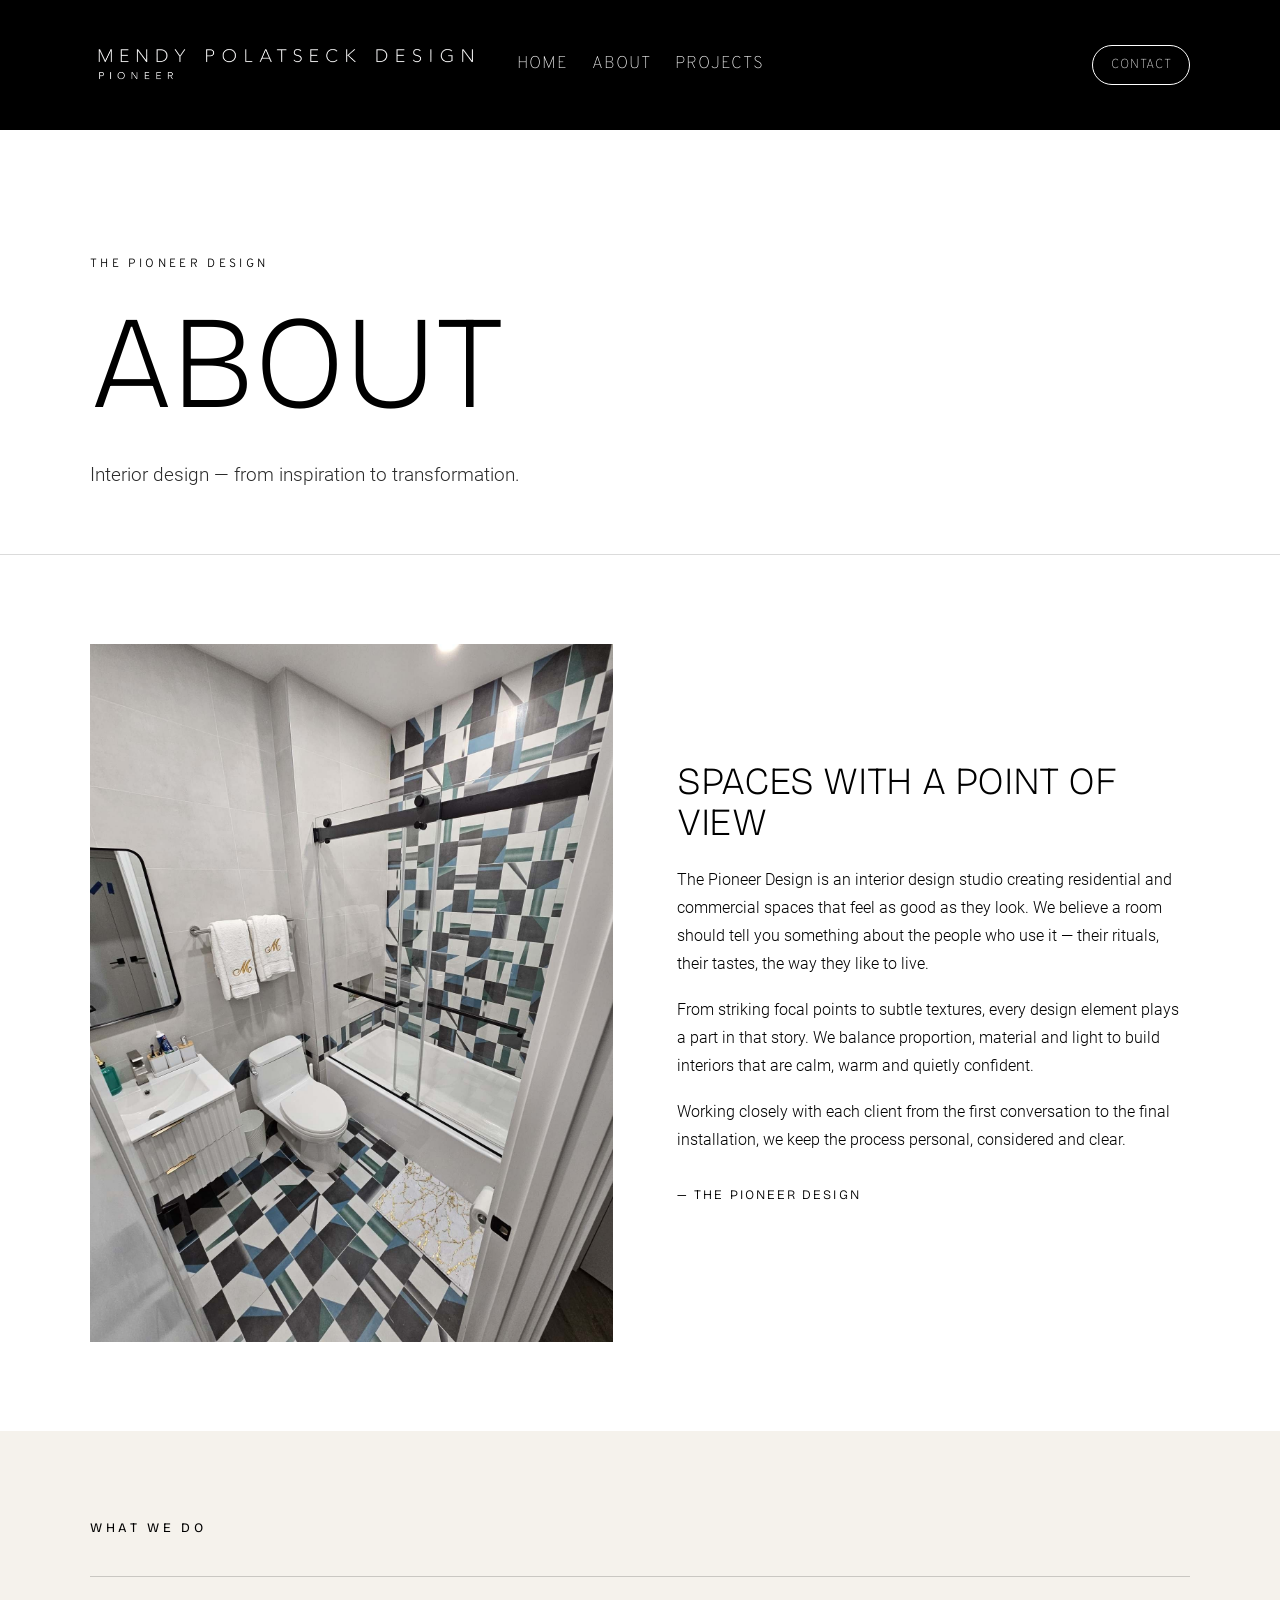
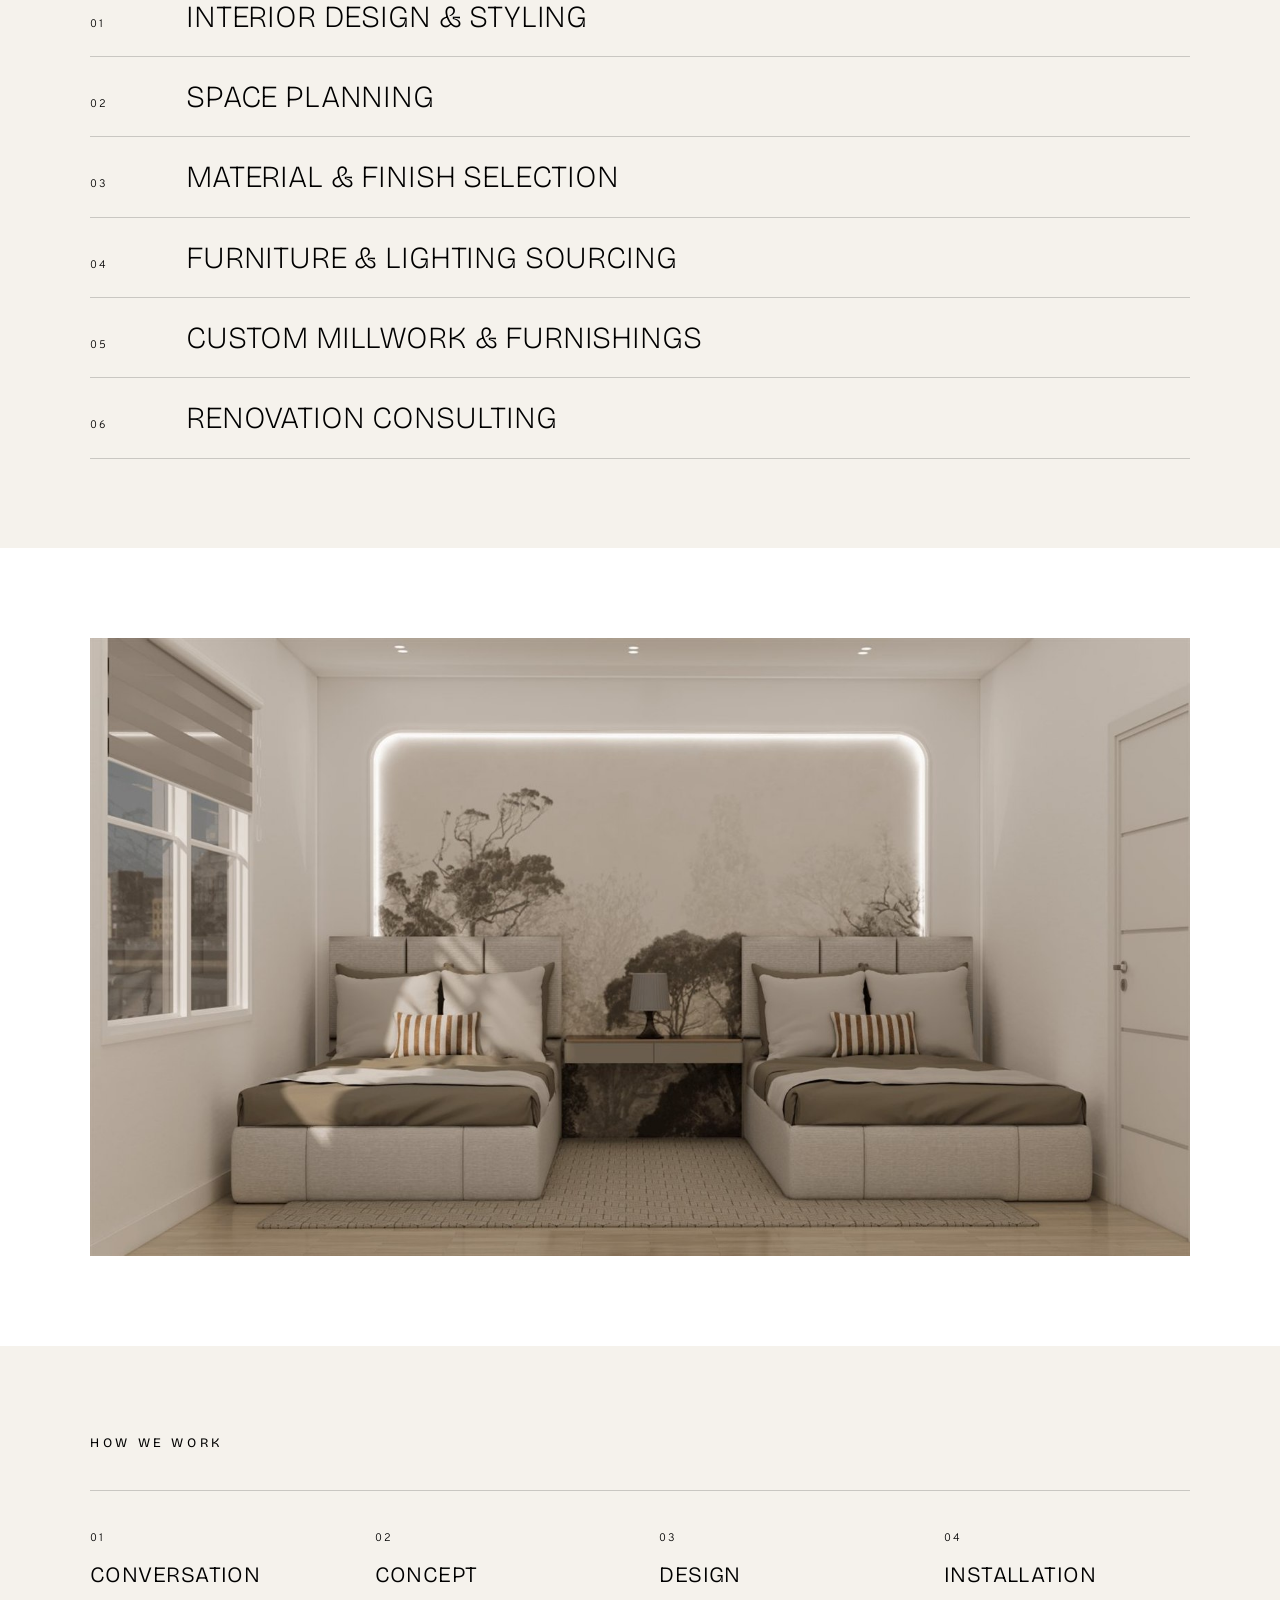
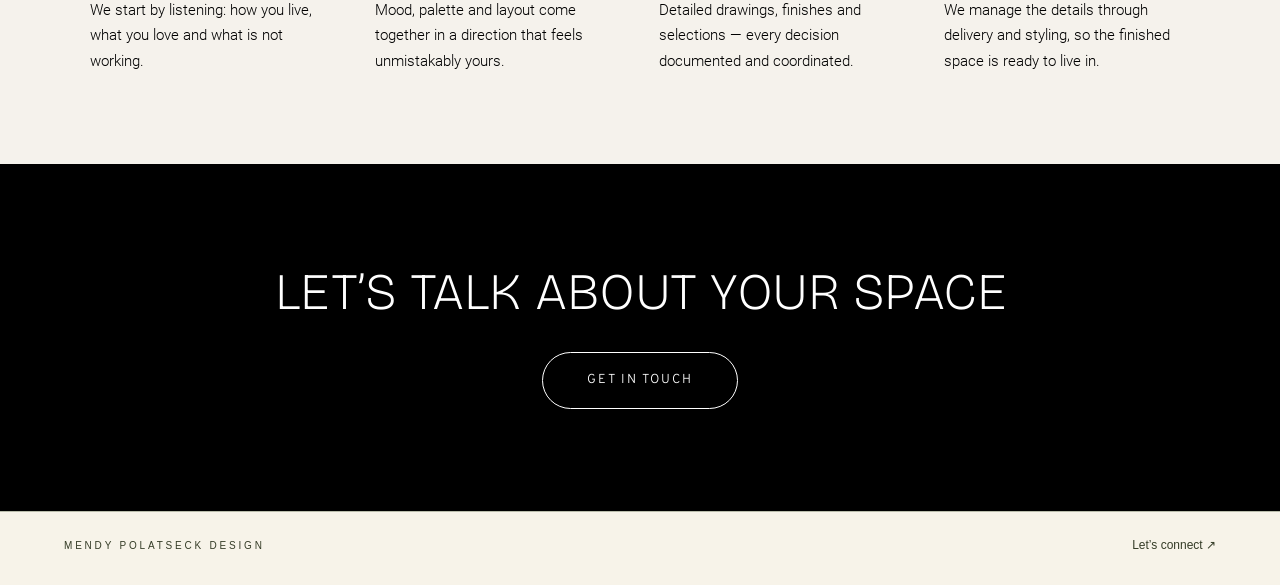
==== commit d5bbc328: "Simplify footer to brand and contact link" ====
--- a/about.html
+++ b/about.html
@@ -253,7 +253,9 @@
 <link rel="stylesheet" href="assets/css/fonts.css" />
 <link rel="stylesheet" href="assets/css/site.css?v=6" />
 <link rel="stylesheet" href="assets/css/pages.css?v=3" />
-</head>
+<style id="mp-contact-style">
+.mp-connect,.mp-connect *,.mp-footer,.mp-footer *{box-sizing:border-box}.mp-connect{margin:0!important;max-width:none!important;background:#f7f3e9;color:#353c27;padding:90px 5% 70px;scroll-margin-top:24px;font-family:Arial,Helvetica,sans-serif}.mp-connect-grid{max-width:1450px;margin:auto;display:grid;grid-template-columns:1.2fr 1fr;gap:9%;align-items:start}.mp-connect-brand{font-size:10px;letter-spacing:.35em;margin:0 0 34px}.mp-connect h2{font:400 clamp(42px,4.8vw,78px)/1.06 Arial,Helvetica,sans-serif;letter-spacing:-.045em;color:#353c27;margin:0 0 24px}.mp-connect-intro{font-size:clamp(17px,1.4vw,22px);line-height:1.55;max-width:530px;margin:0}.mp-message-form{display:grid;gap:24px;margin:0}.mp-message-form label{display:grid;gap:8px;font-size:14px;font-weight:400}.mp-message-form input,.mp-message-form textarea{display:block;width:100%;background:transparent;color:#353c27;border:0;border-bottom:1px solid #9c9f8f;border-radius:0;font:400 16px/1.5 Arial,Helvetica,sans-serif;padding:8px 0;box-shadow:none}.mp-message-form textarea{resize:vertical;min-height:100px}.mp-message-form input:focus,.mp-message-form textarea:focus{outline:2px solid #727a5c;outline-offset:4px}.mp-connect-note{font-size:12px;line-height:1.6;color:#626851;margin:0}.mp-message-form button{justify-self:start;border:0;border-radius:40px;background:#353c27;color:#f7f3e9;font:400 14px/1.4 Arial,Helvetica,sans-serif;padding:16px 28px;cursor:pointer;display:inline-flex;align-items:center;gap:24px}.mp-message-form button:hover{background:#4a5436}.mp-message-form button:focus-visible,.mp-footer a:focus-visible{outline:2px solid #727a5c;outline-offset:5px}.mp-message-form button span{font-size:24px;line-height:1}.mp-footer{margin:0!important;max-width:none!important;background:#f7f3e9;color:#353c27;padding:24px 5% 30px;display:flex;justify-content:space-between;gap:24px;align-items:center;border-top:1px solid #b9bcab;font-family:Arial,Helvetica,sans-serif}.mp-footer a{color:inherit;text-decoration:none;font-size:12px}.mp-footer a:first-child{font-size:10px;letter-spacing:.28em}.mp-footer a:hover{text-decoration:underline}@media(max-width:700px){.mp-connect{padding:56px 6% 48px}.mp-connect-grid{grid-template-columns:1fr;gap:40px}.mp-connect h2{font-size:48px}.mp-connect-brand{margin-bottom:24px}.mp-footer{padding:24px 6%;flex-wrap:wrap}.mp-footer a:first-child{font-size:9px;letter-spacing:.17em}}
+</style></head>
 <body class="home blog wp-custom-logo wp-embed-responsive wp-theme-pubadventurer is-block-theme customizer-styles-applied jetpack-reblog-enabled pd-subpage">
 
 <div class="wp-site-blocks">
@@ -376,77 +378,7 @@
     </section>
 </main>
 
-<footer class="wp-block-template-part">
-<div class="wp-block-group alignfull has-background-color has-primary-background-color has-text-color has-background has-link-color wp-elements-22 has-global-padding is-content-justification-center is-layout-constrained wp-container-core-group-is-layout-7702c84b wp-block-group-is-layout-constrained" style="margin-top:0;margin-bottom:0;padding-top:calc( 0.5 * var(--wp--style--root--padding-right, var(--wp--custom--gap--horizontal)));padding-right:var(--wp--style--root--padding-right, var(--wp--custom--gap--horizontal));padding-bottom:calc( 0.5 * var(--wp--style--root--padding-right, var(--wp--custom--gap--horizontal)));padding-left:var(--wp--style--root--padding-left, var(--wp--custom--gap--horizontal))">
-<div style="height:var(--wp--preset--spacing--40)" aria-hidden="true" class="wp-block-spacer"></div>
-
-
-<div class="aligncenter wp-block-site-logo"><a href="index.html" class="custom-logo-link" rel="home" aria-current="page"><img loading="eager" width="326" height="108" src="assets/img/footer-logo.png" class="custom-logo" alt="Interior Design" decoding="async" data-attachment-id="583" data-permalink="https://thepioneerdesign.com/?attachment_id=583" data-orig-size="2172,724" data-comments-opened="1" data-image-title="png 1 (1)" data-image-description="" data-image-caption="" /></a></div>
-
-
-<div style="height:39px" aria-hidden="true" class="wp-block-spacer"></div>
-
-
-
-<div class="wp-block-columns alignwide is-layout-flex wp-container-core-columns-is-layout-ab7077f0 wp-block-columns-is-layout-flex">
-<div class="wp-block-column is-layout-flow wp-container-core-column-is-layout-1f0cc803 wp-block-column-is-layout-flow">
-<h3 class="wp-block-heading has-text-align-center has-montserrat-font-family has-medium-font-size" style="font-style:normal;font-weight:100">follow us</h3>
-
-
-
-<div style="height:var(--wp--preset--spacing--20)" aria-hidden="true" class="wp-block-spacer"></div>
-
-
-
-<ul class="wp-block-social-links aligncenter has-icon-color is-style-logos-only is-layout-flex wp-block-social-links-is-layout-flex"><li style="color:#ffffff" class="wp-social-link wp-social-link-linkedin has-background-color wp-block-social-link"><a href="https://www.linkedin.com/in/mendy-polatseck/" class="wp-block-social-link-anchor"><svg width="24" height="24" viewBox="0 0 24 24" version="1.1" xmlns="http://www.w3.org/2000/svg" aria-hidden="true" focusable="false"><path d="M19.7,3H4.3C3.582,3,3,3.582,3,4.3v15.4C3,20.418,3.582,21,4.3,21h15.4c0.718,0,1.3-0.582,1.3-1.3V4.3 C21,3.582,20.418,3,19.7,3z M8.339,18.338H5.667v-8.59h2.672V18.338z M7.004,8.574c-0.857,0-1.549-0.694-1.549-1.548 c0-0.855,0.691-1.548,1.549-1.548c0.854,0,1.547,0.694,1.547,1.548C8.551,7.881,7.858,8.574,7.004,8.574z M18.339,18.338h-2.669 v-4.177c0-0.996-0.017-2.278-1.387-2.278c-1.389,0-1.601,1.086-1.601,2.206v4.249h-2.667v-8.59h2.559v1.174h0.037 c0.356-0.675,1.227-1.387,2.526-1.387c2.703,0,3.203,1.779,3.203,4.092V18.338z"></path></svg><span class="wp-block-social-link-label screen-reader-text">LinkedIn</span></a></li></ul>
-</div>
-
-
-
-<div class="wp-block-column is-layout-flow wp-container-core-column-is-layout-fab9cca8 wp-block-column-is-layout-flow">
-<h3 class="wp-block-heading has-text-align-center has-montserrat-font-family has-medium-font-size" style="font-style:normal;font-weight:100">Hours</h3>
-
-
-
-<div style="height:var(--wp--preset--spacing--20)" aria-hidden="true" class="wp-block-spacer"></div>
-
-
-
-<p class="has-text-align-center is-footer-opening-hours wp-block-paragraph">Monday—Thursday<br>9:00 AM — 6:00 PM /<br>Friday 9:00 AM — 1:00 PM</p>
-</div>
-
-
-
-<div class="wp-block-column is-layout-flow wp-container-core-column-is-layout-fab9cca8 wp-block-column-is-layout-flow">
-<h3 class="wp-block-heading has-text-align-center has-montserrat-font-family has-medium-font-size" style="font-style:normal;font-weight:100">Contact</h3>
-
-
-
-<div style="height:var(--wp--preset--spacing--20)" aria-hidden="true" class="wp-block-spacer"></div>
-
-
-
-<p class="has-text-align-center is-footer-phone-email wp-block-paragraph">+1 (845) 662-6598<br><a href="mailto:mendy@thepioneerdesign.com" target="_blank" rel="noreferrer noopener">mendy@thepioneerdesign.com</a></p>
-</div>
-</div>
-
-
-
-<div style="height:var(--wp--preset--spacing--40)" aria-hidden="true" class="wp-block-spacer"></div>
-
-
-
-<figure class="wp-block-image aligncenter size-large is-resized"><img loading="eager" width="1024" height="576" src="assets/img/7074521f12d491c7209218479fd7de5b8c5c3507.png" alt="" class="wp-image-26" style="width:180px;height:auto" /></figure>
-
-
-
-<p class="has-text-align-center has-montserrat-font-family has-small-font-size wp-block-paragraph" style="font-style:normal;font-weight:100">Powered by The Pioneer Design<br><strong>Terms &amp; Conditions</strong></p>
-
-
-
-<div style="height:calc( 0.25 * var(--wp--style--root--padding-right, var(--wp--custom--gap--horizontal)))" aria-hidden="true" class="wp-block-spacer"></div>
-</div>
-</footer></div>
+<footer class="mp-footer"><a href="index.html">MENDY POLATSECK DESIGN</a><a href="index.html#contact">Let’s connect <span aria-hidden="true">↗</span></a></footer></div>
 <script src="assets/js/main.js?v=3"></script>
 </body>
 </html>
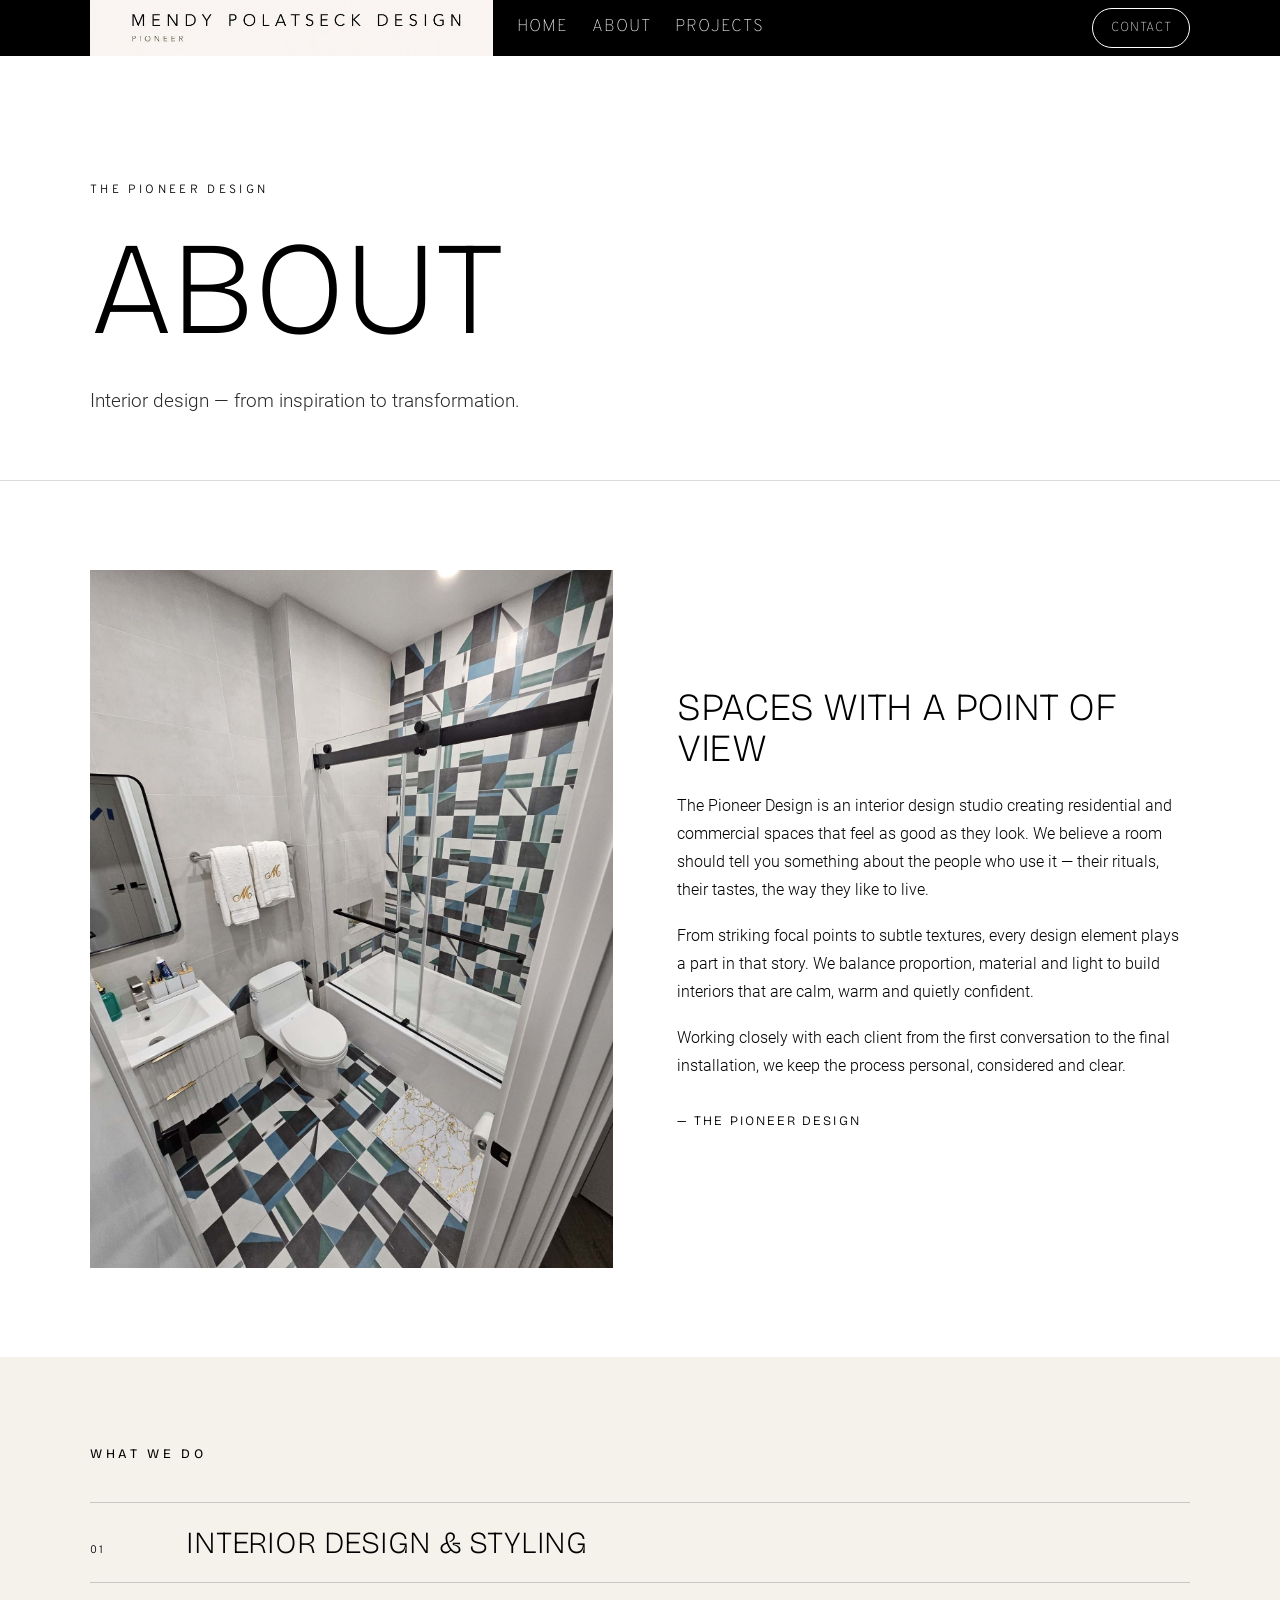
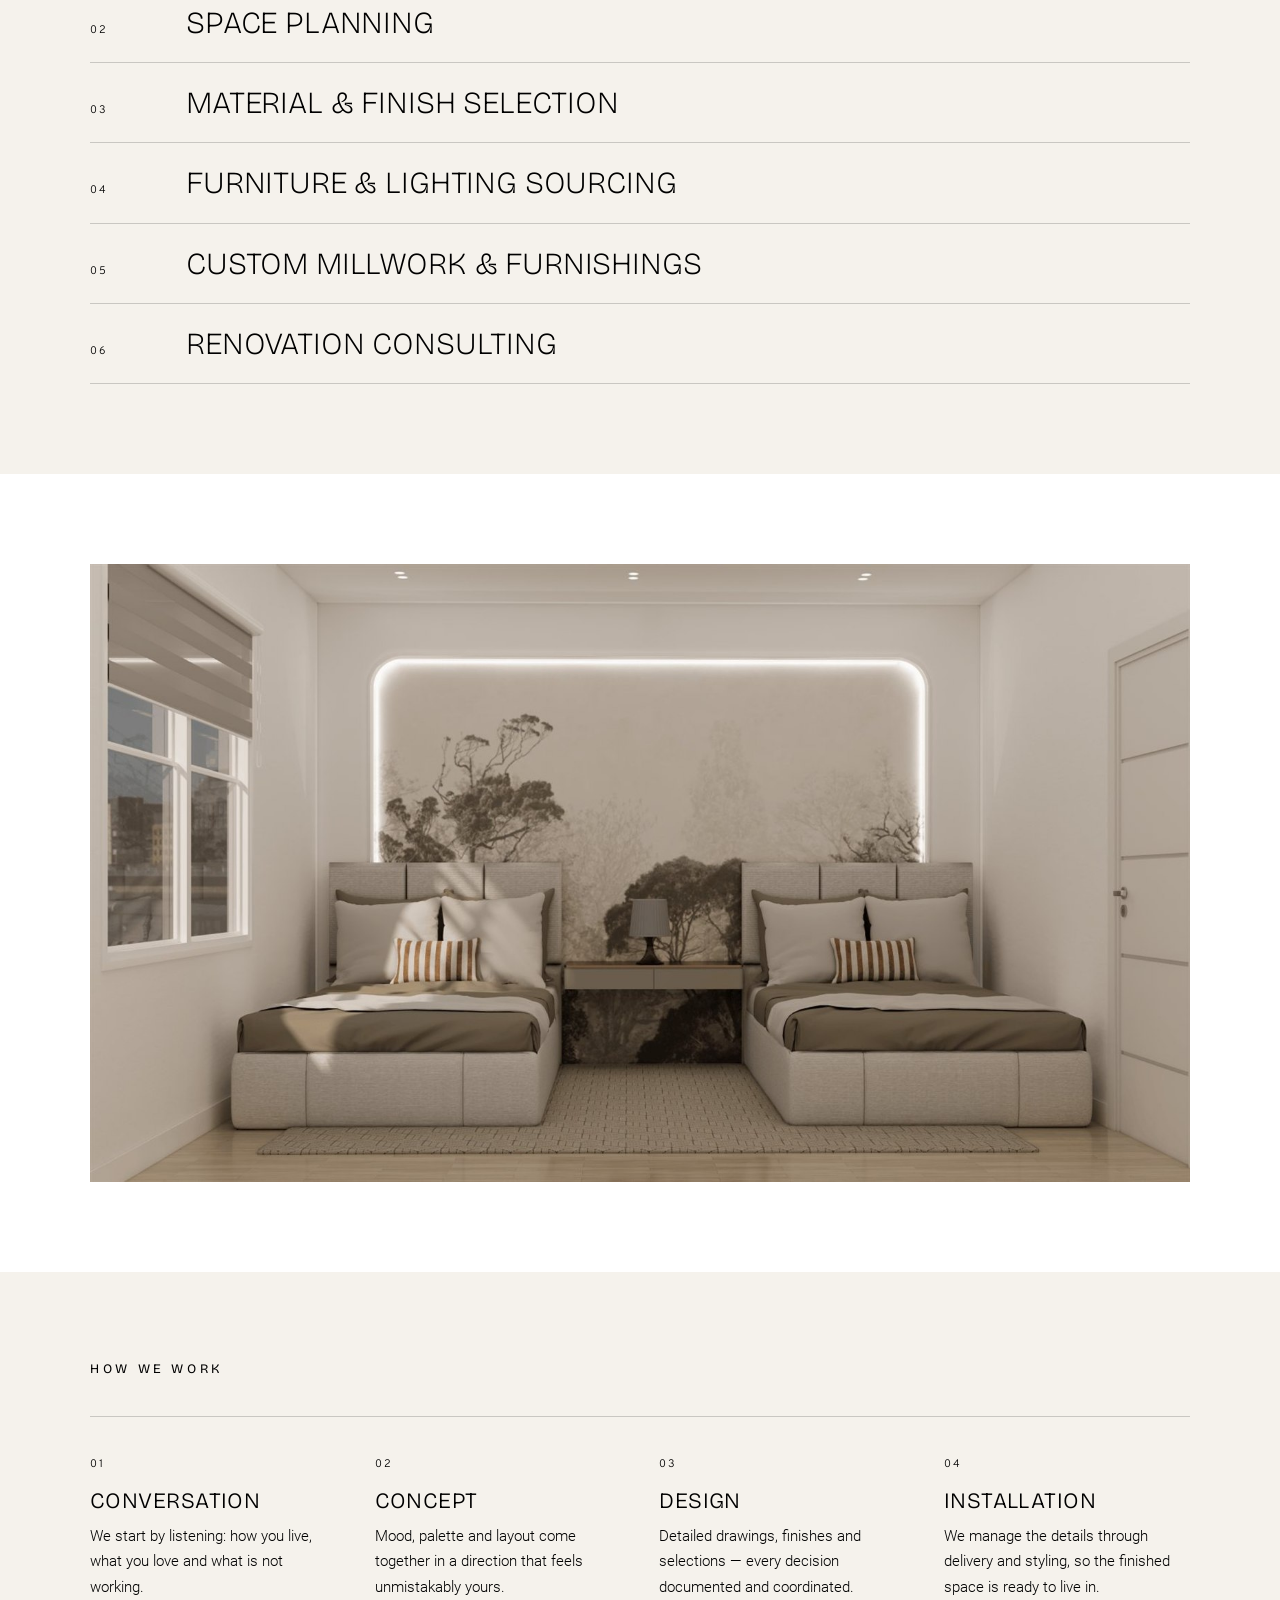
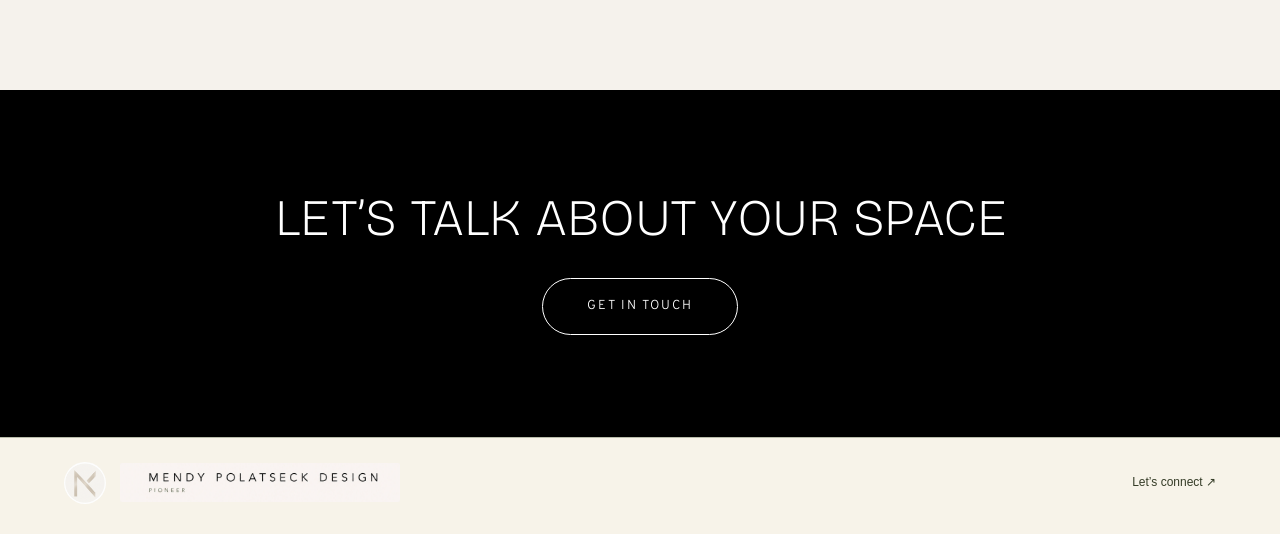
==== commit 078785c2: "Apply supplied official logo and M monogram across website and browser icons" ====
--- a/about.html
+++ b/about.html
@@ -246,22 +246,25 @@
 
 
 </style>
-<link rel="icon" href="assets/img/f9ad679c6383eb7c2a7eabeaeb9f60a26874a12f.png" sizes="32x32" />
-<link rel="icon" href="assets/img/23ef60586e342b936de4b9eca68036856aaa765a.png" sizes="192x192" />
-<link rel="apple-touch-icon" href="assets/img/05f41db29cb45368b85935fb80c64ddfaa60be3b.png" />
+
+
+
 
 <link rel="stylesheet" href="assets/css/fonts.css" />
 <link rel="stylesheet" href="assets/css/site.css?v=6" />
 <link rel="stylesheet" href="assets/css/pages.css?v=3" />
 <style id="mp-contact-style">
 .mp-connect,.mp-connect *,.mp-footer,.mp-footer *{box-sizing:border-box}.mp-connect{margin:0!important;max-width:none!important;background:#f7f3e9;color:#353c27;padding:90px 5% 70px;scroll-margin-top:24px;font-family:Arial,Helvetica,sans-serif}.mp-connect-grid{max-width:1450px;margin:auto;display:grid;grid-template-columns:1.2fr 1fr;gap:9%;align-items:start}.mp-connect-brand{font-size:10px;letter-spacing:.35em;margin:0 0 34px}.mp-connect h2{font:400 clamp(42px,4.8vw,78px)/1.06 Arial,Helvetica,sans-serif;letter-spacing:-.045em;color:#353c27;margin:0 0 24px}.mp-connect-intro{font-size:clamp(17px,1.4vw,22px);line-height:1.55;max-width:530px;margin:0}.mp-message-form{display:grid;gap:24px;margin:0}.mp-message-form label{display:grid;gap:8px;font-size:14px;font-weight:400}.mp-message-form input,.mp-message-form textarea{display:block;width:100%;background:transparent;color:#353c27;border:0;border-bottom:1px solid #9c9f8f;border-radius:0;font:400 16px/1.5 Arial,Helvetica,sans-serif;padding:8px 0;box-shadow:none}.mp-message-form textarea{resize:vertical;min-height:100px}.mp-message-form input:focus,.mp-message-form textarea:focus{outline:2px solid #727a5c;outline-offset:4px}.mp-connect-note{font-size:12px;line-height:1.6;color:#626851;margin:0}.mp-message-form button{justify-self:start;border:0;border-radius:40px;background:#353c27;color:#f7f3e9;font:400 14px/1.4 Arial,Helvetica,sans-serif;padding:16px 28px;cursor:pointer;display:inline-flex;align-items:center;gap:24px}.mp-message-form button:hover{background:#4a5436}.mp-message-form button:focus-visible,.mp-footer a:focus-visible{outline:2px solid #727a5c;outline-offset:5px}.mp-message-form button span{font-size:24px;line-height:1}.mp-footer{margin:0!important;max-width:none!important;background:#f7f3e9;color:#353c27;padding:24px 5% 30px;display:flex;justify-content:space-between;gap:24px;align-items:center;border-top:1px solid #b9bcab;font-family:Arial,Helvetica,sans-serif}.mp-footer a{color:inherit;text-decoration:none;font-size:12px}.mp-footer a:first-child{font-size:10px;letter-spacing:.28em}.mp-footer a:hover{text-decoration:underline}@media(max-width:700px){.mp-connect{padding:56px 6% 48px}.mp-connect-grid{grid-template-columns:1fr;gap:40px}.mp-connect h2{font-size:48px}.mp-connect-brand{margin-bottom:24px}.mp-footer{padding:24px 6%;flex-wrap:wrap}.mp-footer a:first-child{font-size:9px;letter-spacing:.17em}}
+</style><link rel="icon" type="image/png" sizes="32x32" href="assets/img/mendy-icon-32.png"><link rel="icon" type="image/png" sizes="192x192" href="assets/img/mendy-icon-192.png"><link rel="apple-touch-icon" sizes="180x180" href="assets/img/mendy-icon-180.png"><style id="mp-official-brand">
+.mp-brand{display:block!important;flex:0 1 470px;max-width:100%;line-height:0!important}.mp-official-logo{display:block!important;width:450px!important;max-width:100%!important;height:auto!important;aspect-ratio:7.2!important;object-fit:cover!important;object-position:50% 53.3%!important;border-radius:2px}.pd-header-row .wp-block-site-logo{max-width:100%;flex:0 1 450px}.pd-header-row .wp-block-site-logo img.mp-official-logo{width:420px!important;height:auto!important}.mp-footer-brand{display:flex!important;align-items:center;gap:14px;max-width:100%}.mp-footer-brand .mp-official-logo{width:280px!important}.mp-brand-icon{width:42px!important;height:42px!important;border-radius:50%;object-fit:contain}.mp-contact-logo{display:block;width:310px;max-width:100%;height:auto;aspect-ratio:7.2;object-fit:cover;object-position:50% 53.3%;margin:0 0 34px}
+@media(max-width:700px){.mp-brand{flex-basis:100%}.mp-header .mp-official-logo,.pd-header-row .wp-block-site-logo img.mp-official-logo{width:320px!important}.mp-footer-brand .mp-official-logo{width:240px!important}.mp-brand-icon{width:32px!important;height:32px!important}.mp-footer-brand{gap:10px}.mp-contact-logo{width:280px}}
 </style></head>
 <body class="home blog wp-custom-logo wp-embed-responsive wp-theme-pubadventurer is-block-theme customizer-styles-applied jetpack-reblog-enabled pd-subpage">
 
 <div class="wp-site-blocks">
 <header class="wp-block-template-part">
 <div class="wp-block-group has-background-color has-primary-background-color has-text-color has-background has-link-color wp-elements-1 has-global-padding is-layout-constrained wp-container-core-group-is-layout-14c7d415 wp-block-group-is-layout-constrained" style="border-style:none;border-width:0px;margin-top:0;margin-bottom:0;padding-top:0;padding-bottom:0">
-<div class="wp-block-group alignwide is-content-justification-center is-layout-flex pd-header-row wp-container-core-group-is-layout-2d80eeca wp-block-group-is-layout-flex" style="padding-top:0;padding-right:0;padding-bottom:0;padding-left:0"><div class="wp-block-site-logo"><a href="index.html" class="custom-logo-link" rel="home" aria-current="page"><img width="390" height="129" src="assets/img/adcd51c1384f9b2e775e4eec70fcd3ed18235161.png" class="custom-logo" alt="Interior Design" decoding="async" data-attachment-id="583" data-permalink="https://thepioneerdesign.com/?attachment_id=583" data-orig-size="2172,724" data-comments-opened="1" data-image-title="png 1 (1)" data-image-description="" data-image-caption="" /></a></div>
+<div class="wp-block-group alignwide is-content-justification-center is-layout-flex pd-header-row wp-container-core-group-is-layout-2d80eeca wp-block-group-is-layout-flex" style="padding-top:0;padding-right:0;padding-bottom:0;padding-left:0"><div class="wp-block-site-logo"><a href="index.html" class="custom-logo-link" rel="home" aria-current="page"><img class="mp-official-logo" src="assets/img/mendy-polatseck-logo.webp" width="1536" height="1024" alt="MENDY POLATSECK DESIGN — PIONEER"></a></div>
 
 
 <div style="height:100px;width:0px" aria-hidden="true" class="wp-block-spacer wp-container-content-9760934e"></div>
@@ -378,7 +381,7 @@
     </section>
 </main>
 
-<footer class="mp-footer"><a href="index.html">MENDY POLATSECK DESIGN</a><a href="index.html#contact">Let’s connect <span aria-hidden="true">↗</span></a></footer></div>
+<footer class="mp-footer"><a class="mp-footer-brand" href="index.html"><img class="mp-brand-icon" src="assets/img/mendy-monogram.webp" width="42" height="42" alt=""><img class="mp-official-logo" src="assets/img/mendy-polatseck-logo.webp" width="1536" height="1024" alt="MENDY POLATSECK DESIGN — PIONEER"></a><a href="index.html#contact">Let’s connect <span aria-hidden="true">↗</span></a></footer></div>
 <script src="assets/js/main.js?v=3"></script>
 </body>
 </html>
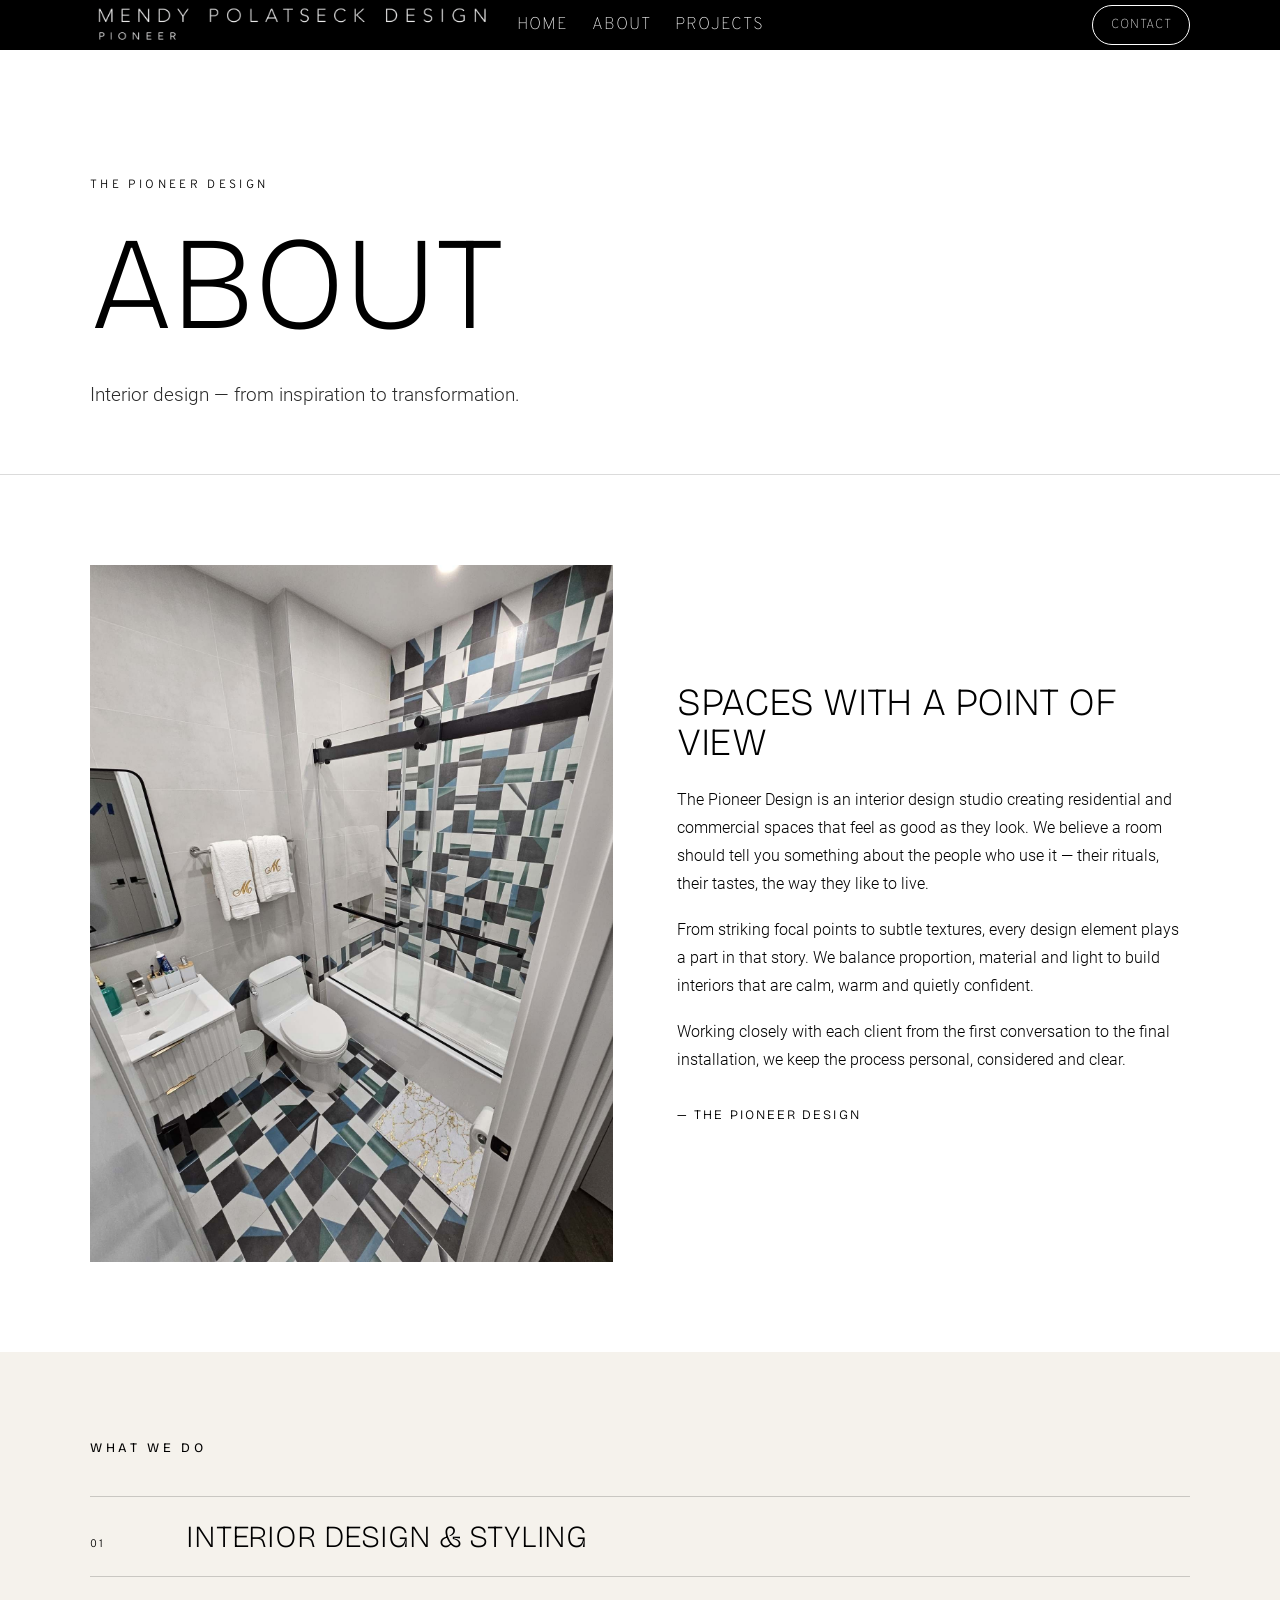
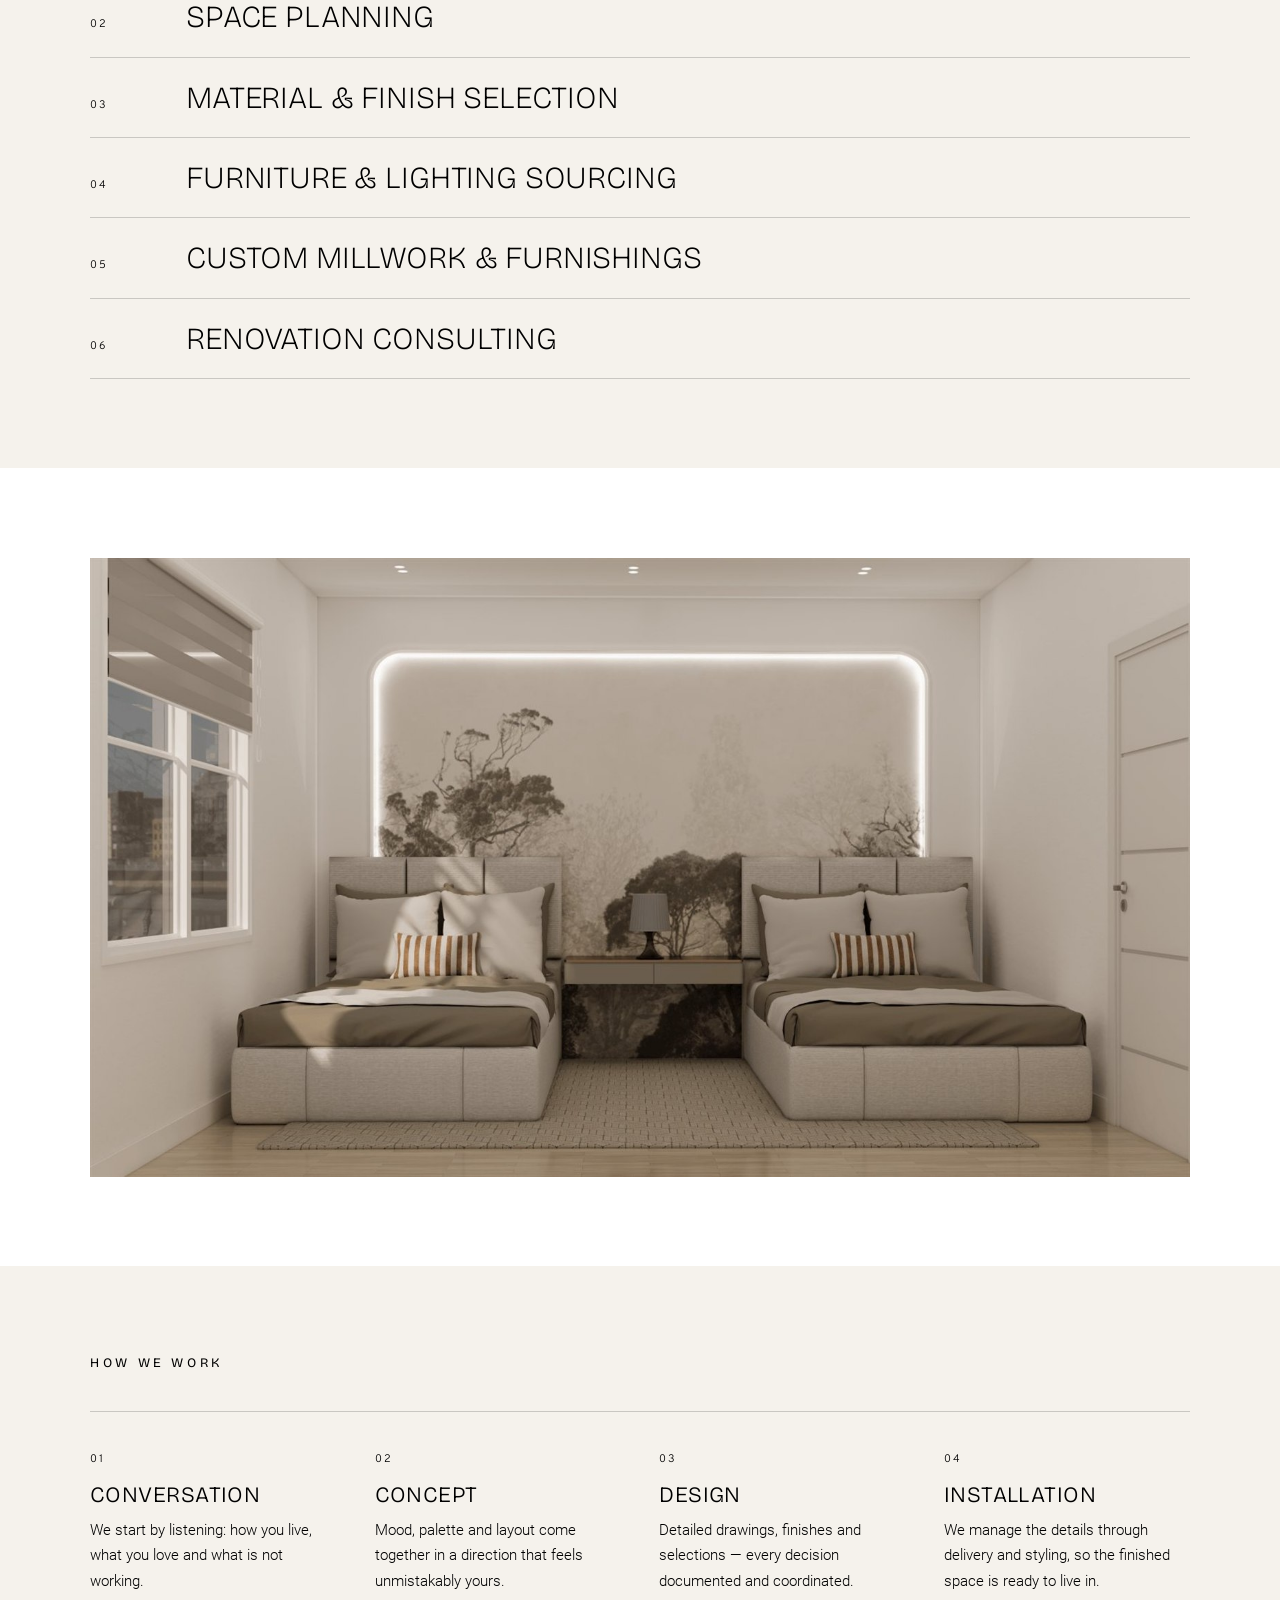
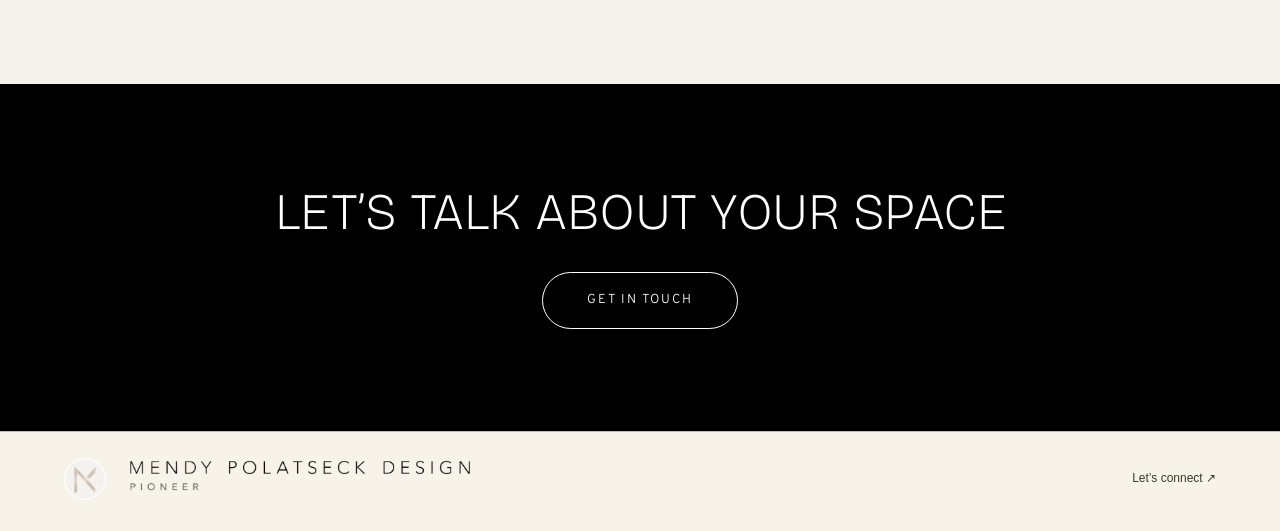
==== commit 8c9daf0e: "Use supplied transparent logo variants and enlarge website branding" ====
--- a/about.html
+++ b/about.html
@@ -256,15 +256,16 @@
 <style id="mp-contact-style">
 .mp-connect,.mp-connect *,.mp-footer,.mp-footer *{box-sizing:border-box}.mp-connect{margin:0!important;max-width:none!important;background:#f7f3e9;color:#353c27;padding:90px 5% 70px;scroll-margin-top:24px;font-family:Arial,Helvetica,sans-serif}.mp-connect-grid{max-width:1450px;margin:auto;display:grid;grid-template-columns:1.2fr 1fr;gap:9%;align-items:start}.mp-connect-brand{font-size:10px;letter-spacing:.35em;margin:0 0 34px}.mp-connect h2{font:400 clamp(42px,4.8vw,78px)/1.06 Arial,Helvetica,sans-serif;letter-spacing:-.045em;color:#353c27;margin:0 0 24px}.mp-connect-intro{font-size:clamp(17px,1.4vw,22px);line-height:1.55;max-width:530px;margin:0}.mp-message-form{display:grid;gap:24px;margin:0}.mp-message-form label{display:grid;gap:8px;font-size:14px;font-weight:400}.mp-message-form input,.mp-message-form textarea{display:block;width:100%;background:transparent;color:#353c27;border:0;border-bottom:1px solid #9c9f8f;border-radius:0;font:400 16px/1.5 Arial,Helvetica,sans-serif;padding:8px 0;box-shadow:none}.mp-message-form textarea{resize:vertical;min-height:100px}.mp-message-form input:focus,.mp-message-form textarea:focus{outline:2px solid #727a5c;outline-offset:4px}.mp-connect-note{font-size:12px;line-height:1.6;color:#626851;margin:0}.mp-message-form button{justify-self:start;border:0;border-radius:40px;background:#353c27;color:#f7f3e9;font:400 14px/1.4 Arial,Helvetica,sans-serif;padding:16px 28px;cursor:pointer;display:inline-flex;align-items:center;gap:24px}.mp-message-form button:hover{background:#4a5436}.mp-message-form button:focus-visible,.mp-footer a:focus-visible{outline:2px solid #727a5c;outline-offset:5px}.mp-message-form button span{font-size:24px;line-height:1}.mp-footer{margin:0!important;max-width:none!important;background:#f7f3e9;color:#353c27;padding:24px 5% 30px;display:flex;justify-content:space-between;gap:24px;align-items:center;border-top:1px solid #b9bcab;font-family:Arial,Helvetica,sans-serif}.mp-footer a{color:inherit;text-decoration:none;font-size:12px}.mp-footer a:first-child{font-size:10px;letter-spacing:.28em}.mp-footer a:hover{text-decoration:underline}@media(max-width:700px){.mp-connect{padding:56px 6% 48px}.mp-connect-grid{grid-template-columns:1fr;gap:40px}.mp-connect h2{font-size:48px}.mp-connect-brand{margin-bottom:24px}.mp-footer{padding:24px 6%;flex-wrap:wrap}.mp-footer a:first-child{font-size:9px;letter-spacing:.17em}}
 </style><link rel="icon" type="image/png" sizes="32x32" href="assets/img/mendy-icon-32.png"><link rel="icon" type="image/png" sizes="192x192" href="assets/img/mendy-icon-192.png"><link rel="apple-touch-icon" sizes="180x180" href="assets/img/mendy-icon-180.png"><style id="mp-official-brand">
-.mp-brand{display:block!important;flex:0 1 470px;max-width:100%;line-height:0!important}.mp-official-logo{display:block!important;width:450px!important;max-width:100%!important;height:auto!important;aspect-ratio:7.2!important;object-fit:cover!important;object-position:50% 53.3%!important;border-radius:2px}.pd-header-row .wp-block-site-logo{max-width:100%;flex:0 1 450px}.pd-header-row .wp-block-site-logo img.mp-official-logo{width:420px!important;height:auto!important}.mp-footer-brand{display:flex!important;align-items:center;gap:14px;max-width:100%}.mp-footer-brand .mp-official-logo{width:280px!important}.mp-brand-icon{width:42px!important;height:42px!important;border-radius:50%;object-fit:contain}.mp-contact-logo{display:block;width:310px;max-width:100%;height:auto;aspect-ratio:7.2;object-fit:cover;object-position:50% 53.3%;margin:0 0 34px}
-@media(max-width:700px){.mp-brand{flex-basis:100%}.mp-header .mp-official-logo,.pd-header-row .wp-block-site-logo img.mp-official-logo{width:320px!important}.mp-footer-brand .mp-official-logo{width:240px!important}.mp-brand-icon{width:32px!important;height:32px!important}.mp-footer-brand{gap:10px}.mp-contact-logo{width:280px}}
+.mp-brand{display:block!important;flex:0 1 620px;max-width:100%;line-height:0!important;background:transparent!important}.mp-official-logo{display:block!important;width:600px!important;max-width:100%!important;height:auto!important;aspect-ratio:8!important;object-fit:cover!important;object-position:50% 50%!important;border:0!important;border-radius:0!important;background:transparent!important}.pd-header-row .wp-block-site-logo{max-width:100%;flex:0 1 600px}.pd-header-row .wp-block-site-logo img.mp-official-logo{width:560px!important;height:auto!important}.mp-footer-brand{display:flex!important;align-items:center;gap:14px;max-width:100%;background:transparent}.mp-footer-brand .mp-official-logo{width:360px!important}.mp-brand-icon{width:42px!important;height:42px!important;border-radius:50%;object-fit:contain}.mp-contact-logo{display:block;width:400px;max-width:100%;height:auto;aspect-ratio:8;object-fit:cover;object-position:center;background:transparent;margin:0 0 34px}
+@media(max-width:1050px){.mp-header{flex-wrap:wrap}.mp-header nav{flex-shrink:0}}
+@media(max-width:700px){.mp-brand{flex-basis:100%;width:100%}.mp-header .mp-official-logo,.pd-header-row .wp-block-site-logo img.mp-official-logo{width:100%!important;max-width:440px!important}.mp-footer-brand .mp-official-logo{width:290px!important}.mp-brand-icon{width:32px!important;height:32px!important}.mp-footer-brand{gap:10px}.mp-contact-logo{width:100%;max-width:380px}}
 </style></head>
 <body class="home blog wp-custom-logo wp-embed-responsive wp-theme-pubadventurer is-block-theme customizer-styles-applied jetpack-reblog-enabled pd-subpage">
 
 <div class="wp-site-blocks">
 <header class="wp-block-template-part">
 <div class="wp-block-group has-background-color has-primary-background-color has-text-color has-background has-link-color wp-elements-1 has-global-padding is-layout-constrained wp-container-core-group-is-layout-14c7d415 wp-block-group-is-layout-constrained" style="border-style:none;border-width:0px;margin-top:0;margin-bottom:0;padding-top:0;padding-bottom:0">
-<div class="wp-block-group alignwide is-content-justification-center is-layout-flex pd-header-row wp-container-core-group-is-layout-2d80eeca wp-block-group-is-layout-flex" style="padding-top:0;padding-right:0;padding-bottom:0;padding-left:0"><div class="wp-block-site-logo"><a href="index.html" class="custom-logo-link" rel="home" aria-current="page"><img class="mp-official-logo" src="assets/img/mendy-polatseck-logo.webp" width="1536" height="1024" alt="MENDY POLATSECK DESIGN — PIONEER"></a></div>
+<div class="wp-block-group alignwide is-content-justification-center is-layout-flex pd-header-row wp-container-core-group-is-layout-2d80eeca wp-block-group-is-layout-flex" style="padding-top:0;padding-right:0;padding-bottom:0;padding-left:0"><div class="wp-block-site-logo"><a href="index.html" class="custom-logo-link" rel="home" aria-current="page"><img class="mp-official-logo" src="assets/img/logo-white-transparent.webp" width="2048" height="682" alt="MENDY POLATSECK DESIGN — PIONEER"></a></div>
 
 
 <div style="height:100px;width:0px" aria-hidden="true" class="wp-block-spacer wp-container-content-9760934e"></div>
@@ -381,7 +382,7 @@
     </section>
 </main>
 
-<footer class="mp-footer"><a class="mp-footer-brand" href="index.html"><img class="mp-brand-icon" src="assets/img/mendy-monogram.webp" width="42" height="42" alt=""><img class="mp-official-logo" src="assets/img/mendy-polatseck-logo.webp" width="1536" height="1024" alt="MENDY POLATSECK DESIGN — PIONEER"></a><a href="index.html#contact">Let’s connect <span aria-hidden="true">↗</span></a></footer></div>
+<footer class="mp-footer"><a class="mp-footer-brand" href="index.html"><img class="mp-brand-icon" src="assets/img/mendy-monogram.webp" width="42" height="42" alt=""><img class="mp-official-logo" src="assets/img/logo-dark-transparent.webp" width="2048" height="682" alt="MENDY POLATSECK DESIGN — PIONEER"></a><a href="index.html#contact">Let’s connect <span aria-hidden="true">↗</span></a></footer></div>
 <script src="assets/js/main.js?v=3"></script>
 </body>
 </html>
